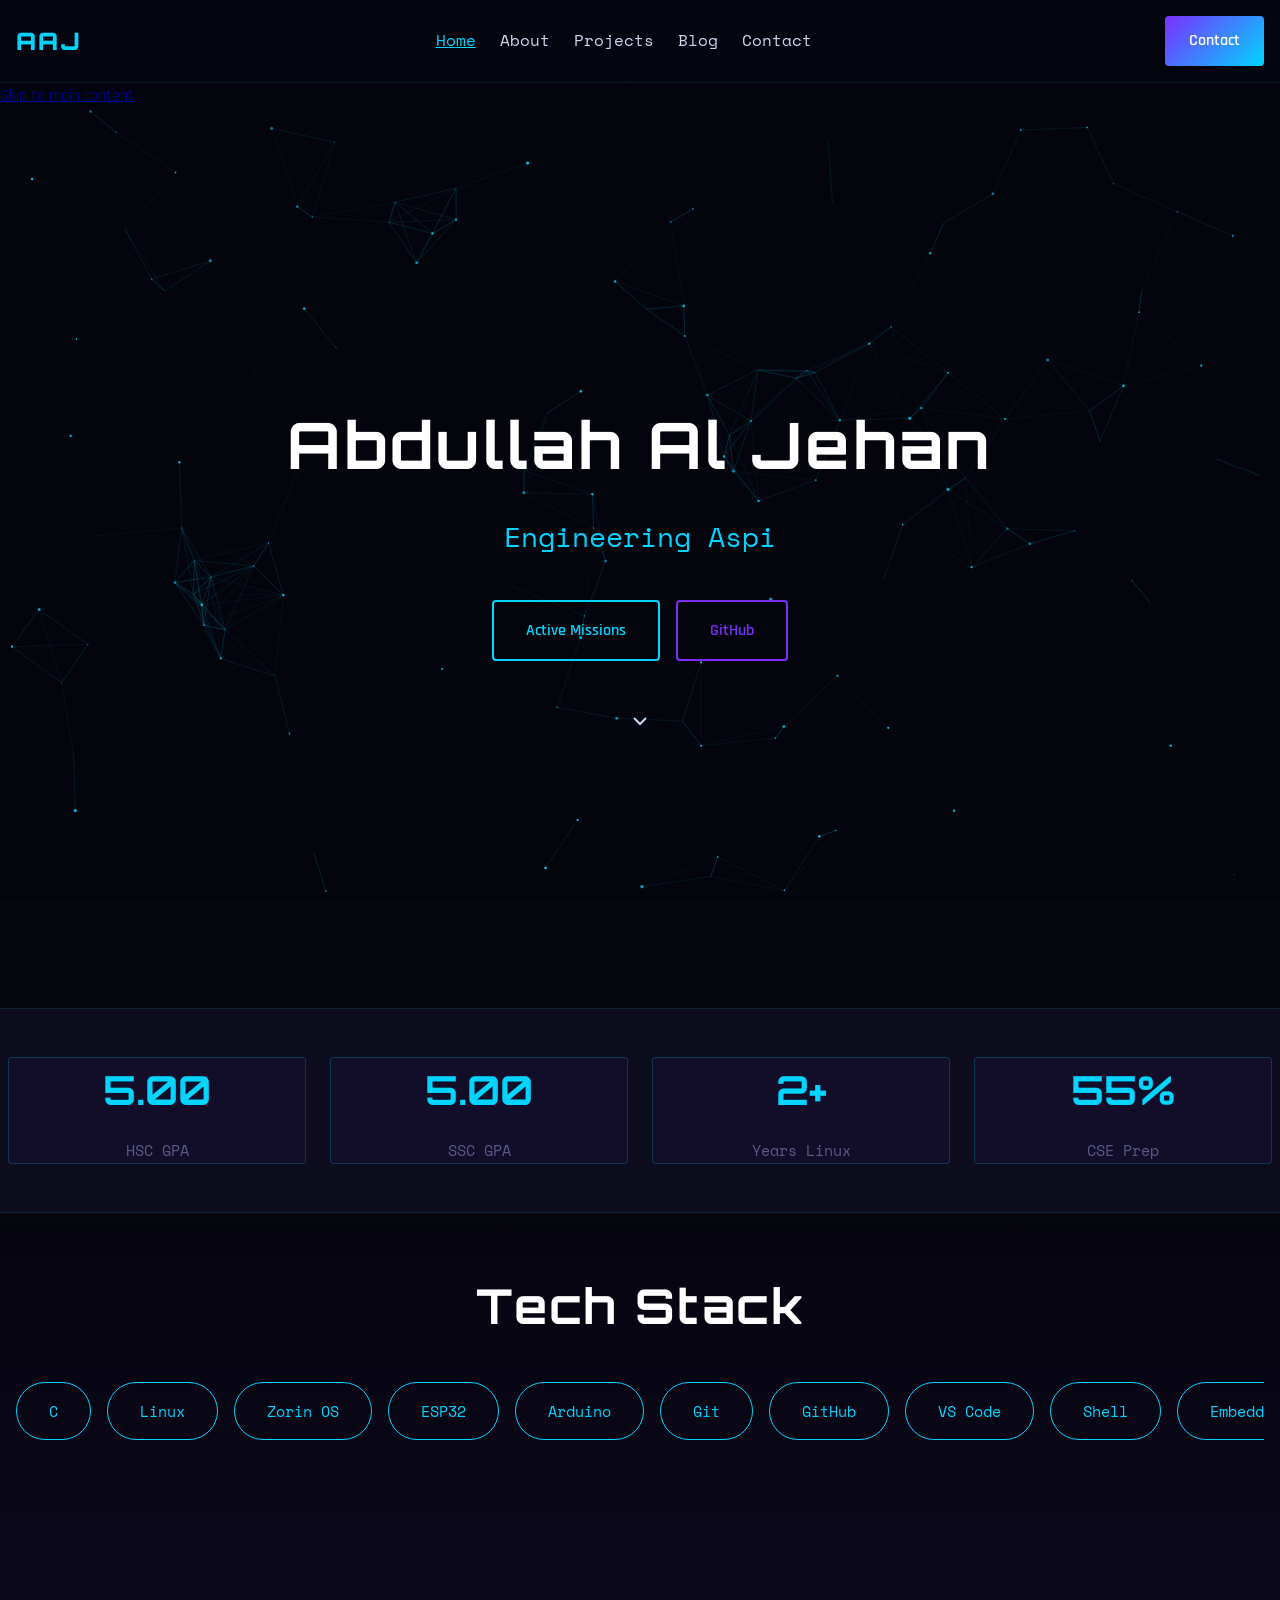
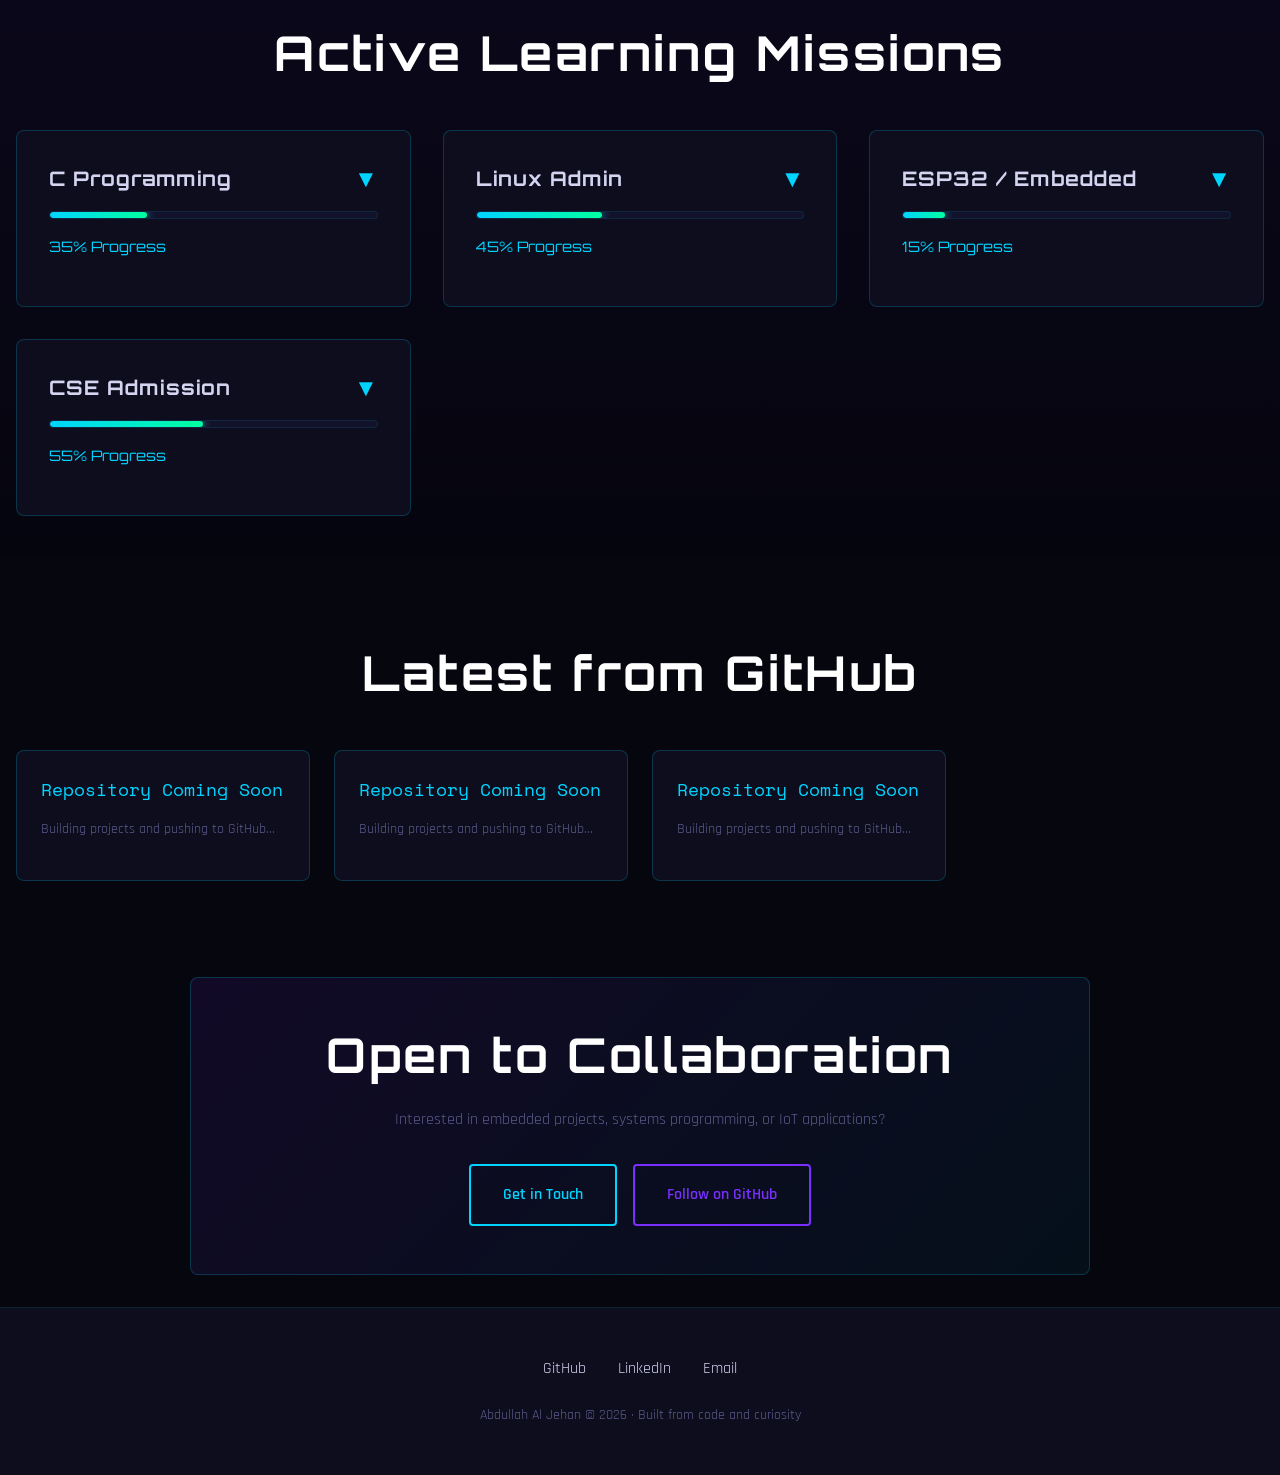
==== index.html @ 39139fb1 "Build Complete Cyberpunk Portfolio" ====
<!DOCTYPE html>
<html lang="en">
<head>
  <meta charset="UTF-8">
  <meta name="viewport" content="width=device-width, initial-scale=1.0">
  <meta name="description" content="Abdullah Al Jehan - Engineering Aspirant specializing in C, Linux, and ESP32. Building fundamentals from the ground up.">
  <meta name="author" content="Abdullah Al Jehan">

  <meta property="og:title" content="Abdullah Al Jehan - Engineering Aspirant">
  <meta property="og:description" content="Systems engineer learning C, Linux, and embedded systems. Founding Advisor at Kynatium Labs.">
  <meta property="og:image" content="https://abdullahaljehan-me.github.io/assets/og-image.jpg">
  <meta property="og:url" content="https://abdullahaljehan-me.github.io/">
  <meta name="twitter:card" content="summary_large_image">
  <meta name="twitter:title" content="Abdullah Al Jehan - Engineering Aspirant">
  <meta name="twitter:description" content="Systems engineer learning C, Linux, and embedded systems. Founding Advisor at Kynatium Labs.">

  <link rel="canonical" href="https://abdullahaljehan-me.github.io/">

  <script type="application/ld+json">
  {
    "@context": "https://schema.org",
    "@type": "Person",
    "name": "Abdullah Al Jehan",
    "url": "https://abdullahaljehan-me.github.io",
    "image": "https://abdullahaljehan-me.github.io/assets/profile.jpg",
    "description": "Engineering aspirant specializing in C, Linux, and embedded systems",
    "sameAs": [
      "https://github.com/abdullahaljehan-me",
      "https://www.linkedin.com/in/abdullahaljehan-me"
    ],
    "email": "abdullahaljehan659@gmail.com",
    "address": {
      "@type": "PostalAddress",
      "addressLocality": "Dhaka",
      "addressCountry": "BD"
    }
  }
  </script>

  <title>Abdullah Al Jehan - Engineering Aspirant</title>
  <link rel="stylesheet" href="style.css">
</head>
<body>
  <canvas id="particleCanvas"></canvas>

  <nav>
    <div class="nav-container">
      <a href="index.html" class="nav-logo">AAJ</a>
      <ul class="nav-menu">
        <li><a href="index.html">Home</a></li>
        <li><a href="about.html">About</a></li>
        <li><a href="projects.html">Projects</a></li>
        <li><a href="blog.html">Blog</a></li>
        <li><a href="contact.html">Contact</a></li>
      </ul>
      <a href="contact.html" class="nav-cta">Contact</a>
      <button class="hamburger">☰</button>
    </div>
    <div class="drawer">
      <ul class="drawer-menu">
        <li><a href="index.html">Home</a></li>
        <li><a href="about.html">About</a></li>
        <li><a href="projects.html">Projects</a></li>
        <li><a href="blog.html">Blog</a></li>
        <li><a href="contact.html">Contact</a></li>
      </ul>
    </div>
  </nav>

  <a href="#main" class="skip-to-main">Skip to main content</a>

  <main id="main">
    <section class="hero">
      <div class="hero-content">
        <h1 class="hero-title">
          <span class="glitch">Abdullah Al Jehan</span>
        </h1>
        <div class="hero-subtitle">
          <span class="typewriter-text"></span>
        </div>
        <div class="cta-group">
          <button class="btn btn-primary" onclick="document.querySelector('.missions-section').scrollIntoView({ behavior: 'smooth' })">Active Missions</button>
          <a href="https://github.com/abdullahaljehan-me" target="_blank" rel="noopener noreferrer" class="btn btn-secondary">GitHub</a>
        </div>
        <div class="scroll-indicator">
          <svg width="24" height="24" viewBox="0 0 24 24" fill="none" stroke="currentColor" stroke-width="2">
            <polyline points="6 9 12 15 18 9"></polyline>
          </svg>
        </div>
      </div>
    </section>

    <section class="stats">
      <div class="stats-grid">
        <div class="stat-card">
          <div class="stat-value">5.00</div>
          <div class="stat-label">HSC GPA</div>
        </div>
        <div class="stat-card">
          <div class="stat-value">5.00</div>
          <div class="stat-label">SSC GPA</div>
        </div>
        <div class="stat-card">
          <div class="stat-value">2+</div>
          <div class="stat-label">Years Linux</div>
        </div>
        <div class="stat-card">
          <div class="stat-value">55%</div>
          <div class="stat-label">CSE Prep</div>
        </div>
      </div>
    </section>

    <section class="skills-section">
      <div class="container">
        <h2 class="section-title">Tech Stack</h2>
        <div class="skills-scroll">
          <div class="skill-pill">C</div>
          <div class="skill-pill">Linux</div>
          <div class="skill-pill">Zorin OS</div>
          <div class="skill-pill">ESP32</div>
          <div class="skill-pill">Arduino</div>
          <div class="skill-pill">Git</div>
          <div class="skill-pill">GitHub</div>
          <div class="skill-pill">VS Code</div>
          <div class="skill-pill">Shell</div>
          <div class="skill-pill">Embedded Systems</div>
        </div>
      </div>
    </section>

    <section class="missions-section">
      <div class="container">
        <h2 class="section-title">Active Learning Missions</h2>
        <div class="missions-grid">
          <div class="mission-card">
            <div class="mission-title">
              <h4>C Programming</h4>
              <button class="mission-toggle">▼</button>
            </div>
            <div class="mission-progress-bar">
              <div class="mission-progress-fill" data-percentage="35"></div>
            </div>
            <div class="mission-percentage">35% Progress</div>
            <div class="mission-details">
              <p>Building foundations in C: syntax, pointers, memory management, and systems-level programming concepts.</p>
            </div>
          </div>

          <div class="mission-card">
            <div class="mission-title">
              <h4>Linux Admin</h4>
              <button class="mission-toggle">▼</button>
            </div>
            <div class="mission-progress-bar">
              <div class="mission-progress-fill" data-percentage="45"></div>
            </div>
            <div class="mission-percentage">45% Progress</div>
            <div class="mission-details">
              <p>Daily driver: Zorin OS, shell scripting, system administration, and deeper understanding of OS fundamentals.</p>
            </div>
          </div>

          <div class="mission-card">
            <div class="mission-title">
              <h4>ESP32 / Embedded</h4>
              <button class="mission-toggle">▼</button>
            </div>
            <div class="mission-progress-bar">
              <div class="mission-progress-fill" data-percentage="15"></div>
            </div>
            <div class="mission-percentage">15% Progress</div>
            <div class="mission-details">
              <p>Exploring microcontroller programming, IoT concepts, hardware-software integration, and real-world applications.</p>
            </div>
          </div>

          <div class="mission-card">
            <div class="mission-title">
              <h4>CSE Admission</h4>
              <button class="mission-toggle">▼</button>
            </div>
            <div class="mission-progress-bar">
              <div class="mission-progress-fill" data-percentage="55"></div>
            </div>
            <div class="mission-percentage">55% Progress</div>
            <div class="mission-details">
              <p>Engineering preparation: HSC complete with perfect GPA, building practical skills to excel in computer science.</p>
            </div>
          </div>
        </div>
      </div>
    </section>

    <section class="github-section">
      <div class="container">
        <h2 class="section-title">Latest from GitHub</h2>
        <div class="repo-grid">
          <div class="repo-card">
            <div style="color: var(--muted);">Loading repositories...</div>
          </div>
        </div>
      </div>
    </section>

    <section class="cta-strip">
      <h2>Open to Collaboration</h2>
      <p style="color: var(--muted); margin-bottom: 2rem;">Interested in embedded projects, systems programming, or IoT applications?</p>
      <div class="cta-buttons">
        <a href="contact.html" class="btn btn-primary">Get in Touch</a>
        <a href="https://github.com/abdullahaljehan-me" target="_blank" rel="noopener noreferrer" class="btn btn-secondary">Follow on GitHub</a>
      </div>
    </section>
  </main>

  <footer>
    <div class="footer-content">
      <div class="footer-links">
        <a href="https://github.com/abdullahaljehan-me" target="_blank" rel="noopener noreferrer">GitHub</a>
        <a href="https://www.linkedin.com/in/abdullahaljehan-me" target="_blank" rel="noopener noreferrer">LinkedIn</a>
        <a href="mailto:abdullahaljehan659@gmail.com">Email</a>
      </div>
      <p class="footer-copyright">Abdullah Al Jehan © 2026 · Built from code and curiosity</p>
    </div>
  </footer>

  <button class="scroll-to-top" aria-label="Scroll to top">↑</button>

  <script src="main.js" defer></script>
</body>
</html>
---- style.css ----
@import url('https://fonts.googleapis.com/css2?family=Orbitron:wght@400;700;900&family=Space+Mono:wght@400;700&family=Rajdhani:wght@300;400;500;600;700&display=swap');

:root {
  --bg: #06060f;
  --bg2: #0d0d1e;
  --bg3: #12122a;
  --purple: #7b2fff;
  --cyan: #00d4ff;
  --pink: #ff2d78;
  --green: #00ff9f;
  --text: #d4d4f0;
  --muted: #5a5a8a;
  --bright: #ffffff;

  --spacing-unit: 8px;
  --transition: 0.3s ease;
}

* {
  margin: 0;
  padding: 0;
  box-sizing: border-box;
}

html {
  scroll-behavior: smooth;
}

body {
  font-family: 'Rajdhani', sans-serif;
  background-color: var(--bg);
  color: var(--text);
  line-height: 1.6;
  overflow-x: hidden;
}

body.drawer-open {
  overflow: hidden;
}

/* Typography */
h1, h2, h3, h4 {
  font-family: 'Orbitron', sans-serif;
  font-weight: 700;
  letter-spacing: 0.05em;
}

h1 {
  font-size: clamp(2.5rem, 8vw, 4rem);
  line-height: 1.2;
  color: var(--bright);
}

h2 {
  font-size: clamp(2rem, 5vw, 3rem);
  line-height: 1.2;
  color: var(--bright);
}

h3 {
  font-size: clamp(1.25rem, 3vw, 1.75rem);
  color: var(--bright);
}

h4 {
  font-size: clamp(1rem, 2.5vw, 1.25rem);
  color: var(--text);
}

p {
  font-size: clamp(0.95rem, 2vw, 1rem);
  line-height: 1.5;
  color: var(--text);
}

.text-muted {
  color: var(--muted);
}

.text-cyan {
  color: var(--cyan);
}

.text-green {
  color: var(--green);
}

.text-pink {
  color: var(--pink);
}

/* Navigation */
nav {
  position: sticky;
  top: 0;
  z-index: 100;
  background: rgba(6, 6, 15, 0.8);
  backdrop-filter: blur(10px);
  border-bottom: 1px solid rgba(0, 212, 255, 0.1);
  padding: calc(var(--spacing-unit) * 2) var(--spacing-unit);
}

.nav-container {
  max-width: 1400px;
  margin: 0 auto;
  display: flex;
  justify-content: space-between;
  align-items: center;
  padding: 0 var(--spacing-unit);
}

.nav-logo {
  font-family: 'Orbitron', sans-serif;
  font-size: clamp(1.25rem, 3vw, 1.5rem);
  font-weight: 900;
  color: var(--cyan);
  text-decoration: none;
  letter-spacing: 0.1em;
  transition: all var(--transition);
}

.nav-logo:hover {
  color: var(--purple);
  text-shadow: 0 0 10px var(--purple);
}

.nav-menu {
  display: flex;
  gap: calc(var(--spacing-unit) * 3);
  list-style: none;
  align-items: center;
}

.nav-menu a {
  color: var(--text);
  text-decoration: none;
  font-size: clamp(0.9rem, 1.5vw, 1rem);
  font-family: 'Space Mono', monospace;
  transition: all var(--transition);
  position: relative;
}

.nav-menu a:hover {
  color: var(--cyan);
}

.nav-menu a.active {
  color: var(--cyan);
  text-decoration: underline;
}

.nav-cta {
  background: linear-gradient(135deg, var(--purple), var(--cyan));
  color: var(--bright);
  padding: calc(var(--spacing-unit) * 1.5) calc(var(--spacing-unit) * 3);
  border: none;
  border-radius: 4px;
  font-family: 'Rajdhani', sans-serif;
  cursor: pointer;
  transition: all var(--transition);
  text-decoration: none;
  font-weight: 600;
}

.nav-cta:hover {
  box-shadow: 0 0 20px var(--cyan);
  transform: translateY(-2px);
}

.hamburger {
  display: none;
  background: none;
  border: none;
  cursor: pointer;
  color: var(--cyan);
  font-size: 1.5rem;
  padding: calc(var(--spacing-unit) * 2);
  margin: calc(var(--spacing-unit) * -2);
}

.drawer {
  display: none;
  position: fixed;
  top: 0;
  right: 0;
  width: 100%;
  height: 100vh;
  background: rgba(6, 6, 15, 0.95);
  backdrop-filter: blur(10px);
  z-index: 99;
  flex-direction: column;
  padding-top: calc(var(--spacing-unit) * 8);
}

.drawer.open {
  display: flex;
}

.drawer-menu {
  list-style: none;
  display: flex;
  flex-direction: column;
  gap: calc(var(--spacing-unit) * 4);
  padding: 0 var(--spacing-unit) * 4;
}

.drawer-menu a {
  color: var(--text);
  text-decoration: none;
  font-size: 1.25rem;
  font-family: 'Space Mono', monospace;
  transition: all var(--transition);
}

.drawer-menu a:hover,
.drawer-menu a.active {
  color: var(--cyan);
}

/* Main container */
.container {
  max-width: 1400px;
  margin: 0 auto;
  padding: 0 var(--spacing-unit);
}

/* Sections */
section {
  scroll-margin-top: 60px;
}

/* Canvas */
#particleCanvas {
  position: fixed;
  top: 0;
  left: 0;
  width: 100%;
  height: 100%;
  z-index: 0;
  pointer-events: none;
}

.hero {
  position: relative;
  z-index: 1;
  min-height: 100vh;
  display: flex;
  align-items: center;
  justify-content: center;
  text-align: center;
  padding: var(--spacing-unit) * 2;
}

.hero-content {
  max-width: 800px;
}

.hero-title {
  position: relative;
  margin-bottom: calc(var(--spacing-unit) * 3);
}

.hero-name {
  display: inline-block;
  font-size: clamp(2.5rem, 10vw, 5rem);
}

.glitch {
  position: relative;
  display: inline-block;
}

@keyframes glitch {
  0% {
    text-shadow: -2px 0 var(--cyan), 2px 0 var(--pink);
  }
  25% {
    text-shadow: -2px 0 var(--purple), 2px 0 var(--cyan);
  }
  50% {
    text-shadow: 2px 0 var(--pink), -2px 0 var(--purple);
  }
  75% {
    text-shadow: -2px 0 var(--cyan), 2px 0 var(--purple);
  }
  100% {
    text-shadow: -2px 0 var(--cyan), 2px 0 var(--pink);
  }
}

.glitch.active {
  animation: glitch 0.3s infinite;
}

.hero-subtitle {
  font-size: clamp(1.25rem, 3vw, 1.75rem);
  color: var(--cyan);
  margin-bottom: calc(var(--spacing-unit) * 4);
  min-height: 60px;
  display: flex;
  align-items: center;
  justify-content: center;
}

.typewriter-text {
  font-family: 'Space Mono', monospace;
}

.cta-group {
  display: flex;
  gap: calc(var(--spacing-unit) * 2);
  justify-content: center;
  margin-bottom: calc(var(--spacing-unit) * 6);
  flex-wrap: wrap;
}

.btn {
  padding: calc(var(--spacing-unit) * 2) calc(var(--spacing-unit) * 4);
  border: 2px solid;
  background: transparent;
  color: var(--bright);
  cursor: pointer;
  font-family: 'Rajdhani', sans-serif;
  font-size: clamp(0.95rem, 1.5vw, 1rem);
  font-weight: 600;
  transition: all var(--transition);
  text-decoration: none;
  display: inline-block;
  border-radius: 4px;
}

.btn-primary {
  border-color: var(--cyan);
  color: var(--cyan);
}

.btn-primary:hover {
  background: var(--cyan);
  color: var(--bg);
  box-shadow: 0 0 20px var(--cyan);
}

.btn-secondary {
  border-color: var(--purple);
  color: var(--purple);
}

.btn-secondary:hover {
  background: var(--purple);
  color: var(--bright);
  box-shadow: 0 0 20px var(--purple);
}

.scroll-indicator {
  position: absolute;
  bottom: var(--spacing-unit) * 4;
  left: 50%;
  transform: translateX(-50%);
  animation: bounce 2s infinite;
}

@keyframes bounce {
  0%, 100% {
    transform: translateX(-50%) translateY(0);
  }
  50% {
    transform: translateX(-50%) translateY(10px);
  }
}

/* Stats section */
.stats {
  background: var(--bg2);
  padding: calc(var(--spacing-unit) * 6) var(--spacing-unit);
  position: relative;
  z-index: 1;
  border-top: 1px solid rgba(0, 212, 255, 0.1);
  border-bottom: 1px solid rgba(0, 212, 255, 0.1);
}

.stats-grid {
  display: grid;
  grid-template-columns: repeat(auto-fit, minmax(200px, 1fr));
  gap: calc(var(--spacing-unit) * 3);
  max-width: 1400px;
  margin: 0 auto;
}

.stat-card {
  text-align: center;
  padding: calc(var(--spacing-unit) * 4) var(--spacing-unit) * 2;
  border: 1px solid rgba(0, 212, 255, 0.2);
  border-radius: 4px;
  background: rgba(123, 47, 255, 0.05);
  transition: all var(--transition);
}

.stat-card:hover {
  border-color: var(--purple);
  background: rgba(123, 47, 255, 0.1);
  box-shadow: 0 0 15px rgba(123, 47, 255, 0.2);
}

.stat-value {
  font-size: clamp(1.75rem, 5vw, 2.5rem);
  font-family: 'Orbitron', sans-serif;
  color: var(--cyan);
  margin-bottom: calc(var(--spacing-unit) * 2);
  font-weight: 700;
}

.stat-label {
  font-size: clamp(0.85rem, 1.5vw, 0.95rem);
  color: var(--muted);
  font-family: 'Space Mono', monospace;
}

/* Skills section */
.skills-section {
  position: relative;
  z-index: 1;
  padding: calc(var(--spacing-unit) * 8) var(--spacing-unit);
  background: linear-gradient(180deg, transparent, rgba(123, 47, 255, 0.05));
}

.section-title {
  text-align: center;
  margin-bottom: calc(var(--spacing-unit) * 6);
}

.skills-scroll {
  display: flex;
  gap: calc(var(--spacing-unit) * 2);
  overflow-x: auto;
  padding-bottom: calc(var(--spacing-unit) * 3);
  margin-bottom: calc(var(--spacing-unit) * 4);
}

.skills-scroll::-webkit-scrollbar {
  height: 6px;
}

.skills-scroll::-webkit-scrollbar-track {
  background: var(--bg2);
}

.skills-scroll::-webkit-scrollbar-thumb {
  background: var(--purple);
  border-radius: 3px;
}

.skill-pill {
  padding: calc(var(--spacing-unit) * 2) calc(var(--spacing-unit) * 4);
  border: 1px solid var(--cyan);
  border-radius: 50px;
  background: transparent;
  color: var(--cyan);
  white-space: nowrap;
  transition: all var(--transition);
  cursor: pointer;
  font-family: 'Space Mono', monospace;
  font-size: clamp(0.85rem, 1.5vw, 0.95rem);
}

.skill-pill:hover {
  background: var(--cyan);
  color: var(--bg);
  box-shadow: 0 0 15px var(--cyan);
}

/* Missions section */
.missions-section {
  position: relative;
  z-index: 1;
  padding: calc(var(--spacing-unit) * 8) var(--spacing-unit);
  background: linear-gradient(180deg, rgba(123, 47, 255, 0.05), transparent);
}

.missions-grid {
  display: grid;
  grid-template-columns: repeat(auto-fit, minmax(300px, 1fr));
  gap: calc(var(--spacing-unit) * 4);
  max-width: 1400px;
  margin: 0 auto;
}

.mission-card {
  background: var(--bg2);
  border: 1px solid rgba(0, 212, 255, 0.2);
  border-radius: 8px;
  padding: calc(var(--spacing-unit) * 4);
  cursor: pointer;
  transition: all var(--transition);
}

.mission-card:hover {
  border-color: var(--purple);
  background: linear-gradient(135deg, rgba(123, 47, 255, 0.1), rgba(0, 212, 255, 0.05));
  box-shadow: 0 0 20px rgba(123, 47, 255, 0.2);
}

.mission-card.expanded {
  background: linear-gradient(135deg, rgba(123, 47, 255, 0.15), rgba(0, 212, 255, 0.1));
}

.mission-title {
  display: flex;
  justify-content: space-between;
  align-items: center;
  margin-bottom: calc(var(--spacing-unit) * 2);
}

.mission-title h4 {
  margin: 0;
}

.mission-toggle {
  background: none;
  border: none;
  color: var(--cyan);
  cursor: pointer;
  font-size: 1.5rem;
  transition: transform var(--transition);
}

.mission-card.expanded .mission-toggle {
  transform: rotate(180deg);
}

.mission-progress-bar {
  width: 100%;
  height: 8px;
  background: var(--bg3);
  border-radius: 4px;
  overflow: hidden;
  margin-bottom: calc(var(--spacing-unit) * 2);
  border: 1px solid rgba(0, 212, 255, 0.1);
}

.mission-progress-fill {
  height: 100%;
  background: linear-gradient(90deg, var(--cyan), var(--green));
  border-radius: 4px;
  transition: width 0.6s ease-out;
  box-shadow: 0 0 10px var(--cyan);
}

.mission-percentage {
  font-family: 'Orbitron', sans-serif;
  color: var(--cyan);
  font-size: 0.9rem;
  margin-bottom: calc(var(--spacing-unit) * 2);
}

.mission-details {
  display: none;
  margin-top: calc(var(--spacing-unit) * 2);
  padding-top: calc(var(--spacing-unit) * 2);
  border-top: 1px solid rgba(0, 212, 255, 0.1);
}

.mission-card.expanded .mission-details {
  display: block;
}

.mission-details p {
  font-size: 0.95rem;
  color: var(--muted);
  line-height: 1.6;
}

/* GitHub section */
.github-section {
  position: relative;
  z-index: 1;
  padding: calc(var(--spacing-unit) * 8) var(--spacing-unit);
}

.repo-grid {
  display: grid;
  grid-template-columns: repeat(auto-fill, minmax(280px, 1fr));
  gap: calc(var(--spacing-unit) * 3);
  max-width: 1400px;
  margin: 0 auto;
}

.repo-card {
  background: var(--bg2);
  border: 1px solid rgba(0, 212, 255, 0.2);
  border-radius: 8px;
  padding: calc(var(--spacing-unit) * 3);
  display: flex;
  flex-direction: column;
  transition: all var(--transition);
}

.repo-card:hover {
  border-color: var(--cyan);
  box-shadow: 0 0 20px rgba(0, 212, 255, 0.2);
  transform: translateY(-4px);
}

.repo-name {
  color: var(--cyan);
  text-decoration: none;
  font-family: 'Space Mono', monospace;
  font-size: 1.1rem;
  margin-bottom: calc(var(--spacing-unit) * 2);
  transition: all var(--transition);
}

.repo-name:hover {
  color: var(--green);
  text-shadow: 0 0 10px var(--green);
}

.repo-description {
  color: var(--muted);
  font-size: 0.9rem;
  margin-bottom: calc(var(--spacing-unit) * 2);
  flex-grow: 1;
  line-height: 1.5;
}

.repo-meta {
  display: flex;
  gap: calc(var(--spacing-unit) * 2);
  margin-bottom: calc(var(--spacing-unit) * 2);
  flex-wrap: wrap;
  font-size: 0.85rem;
}

.repo-language {
  display: flex;
  align-items: center;
  gap: calc(var(--spacing-unit));
  color: var(--text);
}

.language-dot {
  width: 8px;
  height: 8px;
  border-radius: 50%;
  display: inline-block;
}

.repo-stats {
  display: flex;
  gap: calc(var(--spacing-unit) * 3);
  font-size: 0.85rem;
  color: var(--muted);
}

.repo-link {
  color: var(--cyan);
  text-decoration: none;
  font-family: 'Space Mono', monospace;
  transition: all var(--transition);
  margin-top: auto;
}

.repo-link:hover {
  color: var(--green);
}

/* CTA Strip */
.cta-strip {
  position: relative;
  z-index: 1;
  padding: calc(var(--spacing-unit) * 6) var(--spacing-unit);
  background: linear-gradient(135deg, rgba(123, 47, 255, 0.1), rgba(0, 212, 255, 0.05));
  border: 1px solid rgba(0, 212, 255, 0.2);
  border-radius: 8px;
  text-align: center;
  margin: calc(var(--spacing-unit) * 4) auto;
  max-width: 900px;
}

.cta-strip h2 {
  margin-bottom: calc(var(--spacing-unit) * 3);
}

.cta-buttons {
  display: flex;
  gap: calc(var(--spacing-unit) * 2);
  justify-content: center;
  flex-wrap: wrap;
}

/* Footer */
footer {
  position: relative;
  z-index: 1;
  background: var(--bg2);
  border-top: 1px solid rgba(0, 212, 255, 0.1);
  padding: calc(var(--spacing-unit) * 6) var(--spacing-unit);
  color: var(--muted);
}

.footer-content {
  max-width: 1400px;
  margin: 0 auto;
  text-align: center;
}

.footer-links {
  display: flex;
  justify-content: center;
  gap: calc(var(--spacing-unit) * 4);
  margin-bottom: calc(var(--spacing-unit) * 3);
  flex-wrap: wrap;
}

.footer-links a {
  color: var(--text);
  text-decoration: none;
  transition: all var(--transition);
}

.footer-links a:hover {
  color: var(--cyan);
}

.footer-copyright {
  font-size: 0.9rem;
  color: var(--muted);
}

/* Scroll to top */
.scroll-to-top {
  position: fixed;
  bottom: calc(var(--spacing-unit) * 3);
  right: calc(var(--spacing-unit) * 3);
  width: 50px;
  height: 50px;
  border-radius: 50%;
  background: linear-gradient(135deg, var(--purple), var(--cyan));
  color: var(--bright);
  border: none;
  cursor: pointer;
  display: none;
  align-items: center;
  justify-content: center;
  z-index: 99;
  transition: all var(--transition);
  font-size: 1.5rem;
}

.scroll-to-top.visible {
  display: flex;
}

.scroll-to-top:hover {
  box-shadow: 0 0 20px var(--cyan);
  transform: translateY(-4px);
}

/* About page */
.page-hero {
  position: relative;
  z-index: 1;
  padding: calc(var(--spacing-unit) * 12) var(--spacing-unit) calc(var(--spacing-unit) * 8);
  text-align: center;
  background: linear-gradient(180deg, rgba(123, 47, 255, 0.1), transparent);
  border-bottom: 1px solid rgba(0, 212, 255, 0.1);
}

.page-hero h1 {
  margin-bottom: calc(var(--spacing-unit) * 2);
}

.page-hero p {
  color: var(--muted);
  max-width: 600px;
  margin: 0 auto;
}

.bio-section {
  position: relative;
  z-index: 1;
  padding: calc(var(--spacing-unit) * 8) var(--spacing-unit);
  max-width: 1400px;
  margin: 0 auto;
}

.bio-content {
  display: grid;
  grid-template-columns: 1fr 1fr;
  gap: calc(var(--spacing-unit) * 6);
  align-items: center;
}

.bio-text h3 {
  margin-bottom: calc(var(--spacing-unit) * 3);
}

.bio-text p {
  margin-bottom: calc(var(--spacing-unit) * 3);
}

.bio-image img {
  width: 100%;
  max-width: 400px;
  border-radius: 8px;
  border: 1px solid rgba(0, 212, 255, 0.2);
}

.timeline {
  position: relative;
  z-index: 1;
  padding: calc(var(--spacing-unit) * 8) var(--spacing-unit);
  max-width: 1000px;
  margin: 0 auto;
}

.timeline-item {
  display: grid;
  grid-template-columns: 120px 1fr;
  gap: calc(var(--spacing-unit) * 3);
  margin-bottom: calc(var(--spacing-unit) * 5);
  padding-bottom: calc(var(--spacing-unit) * 5);
  border-bottom: 1px solid rgba(0, 212, 255, 0.1);
}

.timeline-item:last-child {
  border-bottom: none;
}

.timeline-date {
  font-family: 'Space Mono', monospace;
  color: var(--cyan);
  font-weight: 600;
  font-size: 0.95rem;
}

.timeline-content h4 {
  margin-bottom: calc(var(--spacing-unit));
}

.timeline-content p {
  color: var(--muted);
}

/* Skills grouped section */
.skills-grid {
  display: grid;
  grid-template-columns: repeat(auto-fit, minmax(250px, 1fr));
  gap: calc(var(--spacing-unit) * 4);
  max-width: 1400px;
  margin: 0 auto;
}

.skill-group {
  background: var(--bg2);
  padding: calc(var(--spacing-unit) * 3);
  border: 1px solid rgba(0, 212, 255, 0.2);
  border-radius: 8px;
}

.skill-group h4 {
  color: var(--cyan);
  margin-bottom: calc(var(--spacing-unit) * 2);
  font-family: 'Space Mono', monospace;
}

.skill-list {
  list-style: none;
}

.skill-list li {
  padding: calc(var(--spacing-unit)) 0;
  color: var(--text);
  border-bottom: 1px solid rgba(0, 212, 255, 0.1);
  font-size: 0.95rem;
}

.skill-list li:last-child {
  border-bottom: none;
}

/* Education and awards */
.education-section,
.awards-section {
  position: relative;
  z-index: 1;
  padding: calc(var(--spacing-unit) * 8) var(--spacing-unit);
  max-width: 1400px;
  margin: 0 auto;
}

.education-cards {
  display: grid;
  grid-template-columns: repeat(auto-fit, minmax(300px, 1fr));
  gap: calc(var(--spacing-unit) * 4);
}

.education-card,
.award-card {
  background: linear-gradient(135deg, rgba(123, 47, 255, 0.1), rgba(0, 212, 255, 0.05));
  border: 1px solid rgba(0, 212, 255, 0.2);
  border-radius: 8px;
  padding: calc(var(--spacing-unit) * 4);
  transition: all var(--transition);
}

.education-card:hover,
.award-card:hover {
  border-color: var(--cyan);
  box-shadow: 0 0 20px rgba(0, 212, 255, 0.2);
}

.education-card h4,
.award-card h4 {
  color: var(--cyan);
  margin-bottom: calc(var(--spacing-unit) * 2);
}

.education-card p,
.award-card p {
  font-size: 0.95rem;
  color: var(--text);
  margin-bottom: calc(var(--spacing-unit));
}

.education-gpa,
.award-date {
  color: var(--green);
  font-family: 'Orbitron', sans-serif;
  font-weight: 600;
  margin-top: calc(var(--spacing-unit) * 2);
}

/* Blog page */
.blog-posts {
  position: relative;
  z-index: 1;
  padding: calc(var(--spacing-unit) * 8) var(--spacing-unit);
  max-width: 1200px;
  margin: 0 auto;
}

.blog-grid {
  display: grid;
  grid-template-columns: repeat(auto-fill, minmax(300px, 1fr));
  gap: calc(var(--spacing-unit) * 4);
  margin-bottom: calc(var(--spacing-unit) * 8);
}

.blog-card {
  background: var(--bg2);
  border: 1px solid rgba(0, 212, 255, 0.2);
  border-radius: 8px;
  padding: calc(var(--spacing-unit) * 4);
  display: flex;
  flex-direction: column;
  transition: all var(--transition);
}

.blog-card:hover {
  border-color: var(--purple);
  box-shadow: 0 0 20px rgba(123, 47, 255, 0.2);
}

.blog-tag {
  display: inline-block;
  background: rgba(123, 47, 255, 0.2);
  color: var(--purple);
  padding: calc(var(--spacing-unit)) calc(var(--spacing-unit) * 2);
  border-radius: 20px;
  font-family: 'Space Mono', monospace;
  font-size: 0.75rem;
  margin-bottom: calc(var(--spacing-unit) * 2);
  width: fit-content;
}

.blog-date {
  color: var(--muted);
  font-family: 'Space Mono', monospace;
  font-size: 0.85rem;
  margin-bottom: calc(var(--spacing-unit));
}

.blog-card h3 {
  margin-bottom: calc(var(--spacing-unit) * 2);
  color: var(--bright);
}

.blog-excerpt {
  flex-grow: 1;
  color: var(--muted);
  margin-bottom: calc(var(--spacing-unit) * 3);
  line-height: 1.6;
}

.blog-status {
  background: rgba(255, 45, 120, 0.1);
  color: var(--pink);
  padding: calc(var(--spacing-unit) * 2);
  border-radius: 4px;
  text-align: center;
  font-family: 'Space Mono', monospace;
  font-size: 0.85rem;
  font-weight: 600;
}

.blog-filters {
  display: flex;
  gap: calc(var(--spacing-unit) * 2);
  margin-bottom: calc(var(--spacing-unit) * 6);
  flex-wrap: wrap;
  justify-content: center;
}

.filter-btn {
  padding: calc(var(--spacing-unit) * 1.5) calc(var(--spacing-unit) * 3);
  border: 1px solid rgba(0, 212, 255, 0.3);
  background: transparent;
  color: var(--text);
  cursor: pointer;
  border-radius: 4px;
  font-family: 'Space Mono', monospace;
  font-size: 0.9rem;
  transition: all var(--transition);
}

.filter-btn.active {
  border-color: var(--cyan);
  background: var(--cyan);
  color: var(--bg);
}

.filter-btn:hover {
  border-color: var(--cyan);
  color: var(--cyan);
}

.newsletter-section {
  position: relative;
  z-index: 1;
  background: linear-gradient(135deg, rgba(123, 47, 255, 0.1), rgba(0, 212, 255, 0.05));
  border: 1px solid rgba(0, 212, 255, 0.2);
  border-radius: 8px;
  padding: calc(var(--spacing-unit) * 6);
  text-align: center;
  max-width: 600px;
  margin: 0 auto;
}

.newsletter-section h3 {
  margin-bottom: calc(var(--spacing-unit) * 2);
}

.newsletter-form {
  display: flex;
  gap: calc(var(--spacing-unit) * 2);
  margin-top: calc(var(--spacing-unit) * 3);
}

.newsletter-input {
  flex: 1;
  padding: calc(var(--spacing-unit) * 2);
  background: var(--bg2);
  border: 1px solid rgba(0, 212, 255, 0.2);
  border-radius: 4px;
  color: var(--text);
  font-family: 'Rajdhani', sans-serif;
  transition: all var(--transition);
}

.newsletter-input:focus {
  outline: none;
  border-color: var(--cyan);
  box-shadow: 0 0 10px rgba(0, 212, 255, 0.2);
}

.newsletter-btn {
  padding: calc(var(--spacing-unit) * 2) calc(var(--spacing-unit) * 4);
  background: linear-gradient(135deg, var(--purple), var(--cyan));
  border: none;
  color: var(--bright);
  cursor: pointer;
  border-radius: 4px;
  font-family: 'Rajdhani', sans-serif;
  font-weight: 600;
  transition: all var(--transition);
}

.newsletter-btn:hover {
  box-shadow: 0 0 20px var(--cyan);
}

/* Contact page */
.contact-section {
  position: relative;
  z-index: 1;
  padding: calc(var(--spacing-unit) * 8) var(--spacing-unit);
  max-width: 1200px;
  margin: 0 auto;
}

.contact-form {
  background: var(--bg2);
  border: 1px solid rgba(0, 212, 255, 0.2);
  border-radius: 8px;
  padding: calc(var(--spacing-unit) * 6);
  margin-bottom: calc(var(--spacing-unit) * 6);
  max-width: 600px;
}

.form-group {
  margin-bottom: calc(var(--spacing-unit) * 4);
}

.form-group label {
  display: block;
  color: var(--cyan);
  margin-bottom: calc(var(--spacing-unit) * 1.5);
  font-family: 'Space Mono', monospace;
  font-size: 0.9rem;
  font-weight: 600;
}

.form-group input,
.form-group select,
.form-group textarea {
  width: 100%;
  padding: calc(var(--spacing-unit) * 2);
  background: var(--bg3);
  border: 1px solid rgba(0, 212, 255, 0.2);
  border-radius: 4px;
  color: var(--text);
  font-family: 'Rajdhani', sans-serif;
  font-size: 0.95rem;
  transition: all var(--transition);
}

.form-group input:focus,
.form-group select:focus,
.form-group textarea:focus {
  outline: none;
  border-color: var(--cyan);
  box-shadow: 0 0 10px rgba(0, 212, 255, 0.2);
}

.form-group textarea {
  resize: vertical;
  min-height: 150px;
}

.form-error {
  color: var(--pink);
  font-size: 0.85rem;
  margin-top: calc(var(--spacing-unit));
  display: none;
}

.form-group.error input,
.form-group.error select,
.form-group.error textarea {
  border-color: var(--pink);
}

.form-group.error .form-error {
  display: block;
}

.form-submit {
  padding: calc(var(--spacing-unit) * 2) calc(var(--spacing-unit) * 4);
  background: linear-gradient(135deg, var(--purple), var(--cyan));
  border: none;
  color: var(--bright);
  cursor: pointer;
  border-radius: 4px;
  font-family: 'Rajdhani', sans-serif;
  font-weight: 600;
  font-size: 1rem;
  transition: all var(--transition);
  width: 100%;
}

.form-submit:hover {
  box-shadow: 0 0 20px var(--cyan);
}

.form-submit:disabled {
  opacity: 0.7;
  cursor: not-allowed;
}

.form-message {
  padding: calc(var(--spacing-unit) * 3);
  border-radius: 4px;
  margin-bottom: calc(var(--spacing-unit) * 3);
  display: none;
  font-family: 'Space Mono', monospace;
}

.form-message.success {
  background: rgba(0, 255, 159, 0.1);
  border: 1px solid var(--green);
  color: var(--green);
  display: block;
}

.form-message.error {
  background: rgba(255, 45, 120, 0.1);
  border: 1px solid var(--pink);
  color: var(--pink);
  display: block;
}

.contact-cards {
  display: grid;
  grid-template-columns: repeat(auto-fit, minmax(250px, 1fr));
  gap: calc(var(--spacing-unit) * 4);
  max-width: 1200px;
  margin: 0 auto;
}

.contact-card {
  background: linear-gradient(135deg, rgba(123, 47, 255, 0.1), rgba(0, 212, 255, 0.05));
  border: 1px solid rgba(0, 212, 255, 0.2);
  border-radius: 8px;
  padding: calc(var(--spacing-unit) * 4);
  text-align: center;
  transition: all var(--transition);
}

.contact-card:hover {
  border-color: var(--cyan);
  box-shadow: 0 0 20px rgba(0, 212, 255, 0.2);
}

.contact-card h4 {
  margin-bottom: calc(var(--spacing-unit) * 2);
  color: var(--cyan);
}

.contact-card a {
  color: var(--text);
  text-decoration: none;
  transition: all var(--transition);
  word-break: break-all;
}

.contact-card a:hover {
  color: var(--cyan);
}

.availability-banner {
  position: relative;
  z-index: 1;
  background: linear-gradient(135deg, rgba(0, 255, 159, 0.1), rgba(0, 212, 255, 0.05));
  border: 1px solid var(--green);
  border-radius: 8px;
  padding: calc(var(--spacing-unit) * 4);
  text-align: center;
  max-width: 800px;
  margin: calc(var(--spacing-unit) * 6) auto 0;
}

.availability-banner h3 {
  color: var(--green);
  margin-bottom: calc(var(--spacing-unit) * 2);
}

.availability-banner p {
  color: var(--muted);
}

/* 404 Page */
.error-404 {
  position: relative;
  z-index: 1;
  min-height: 80vh;
  display: flex;
  align-items: center;
  justify-content: center;
  text-align: center;
}

.error-content {
  max-width: 800px;
}

.error-code {
  font-size: clamp(4rem, 20vw, 10rem);
  font-family: 'Orbitron', sans-serif;
  color: var(--pink);
  margin-bottom: calc(var(--spacing-unit) * 3);
  animation: glitch 2s infinite;
}

.error-message {
  font-size: clamp(1.25rem, 4vw, 1.75rem);
  color: var(--cyan);
  margin-bottom: calc(var(--spacing-unit) * 4);
  font-family: 'Space Mono', monospace;
}

.error-text {
  color: var(--muted);
  margin-bottom: calc(var(--spacing-unit) * 4);
  font-size: 1rem;
}

/* Projects page */
.projects-filters {
  display: flex;
  gap: calc(var(--spacing-unit) * 2);
  justify-content: center;
  margin-bottom: calc(var(--spacing-unit) * 6);
  flex-wrap: wrap;
  position: relative;
  z-index: 1;
}

.contribution-section {
  position: relative;
  z-index: 1;
  padding: calc(var(--spacing-unit) * 8) var(--spacing-unit);
  max-width: 1000px;
  margin: 0 auto;
  text-align: center;
}

.contribution-section h2 {
  margin-bottom: calc(var(--spacing-unit) * 4);
}

.contribution-img {
  width: 100%;
  max-width: 100%;
  border-radius: 8px;
  border: 1px solid rgba(0, 212, 255, 0.2);
  display: block;
}

.coming-soon-section {
  position: relative;
  z-index: 1;
  padding: calc(var(--spacing-unit) * 8) var(--spacing-unit);
  max-width: 1000px;
  margin: 0 auto;
}

.coming-soon-list {
  list-style: none;
  display: flex;
  flex-direction: column;
  gap: calc(var(--spacing-unit) * 3);
}

.coming-soon-item {
  background: var(--bg2);
  padding: calc(var(--spacing-unit) * 3);
  border-left: 3px solid var(--cyan);
  border-radius: 4px;
  color: var(--text);
}

.coming-soon-item strong {
  color: var(--cyan);
}

/* Reduced motion */
@media (prefers-reduced-motion: reduce) {
  * {
    animation-duration: 0.01ms !important;
    animation-iteration-count: 1 !important;
    transition-duration: 0.01ms !important;
  }
}

/* Responsive */
@media (max-width: 1024px) {
  .bio-content {
    grid-template-columns: 1fr;
  }

  .bio-image {
    order: -1;
  }

  .missions-grid {
    grid-template-columns: repeat(auto-fit, minmax(250px, 1fr));
  }
}

@media (max-width: 768px) {
  .hamburger {
    display: block;
  }

  .nav-menu {
    display: none;
  }

  .nav-cta {
    display: none;
  }

  .stats-grid {
    grid-template-columns: repeat(2, 1fr);
  }

  .cta-group {
    flex-direction: column;
  }

  .btn {
    width: 100%;
  }

  .timeline-item {
    grid-template-columns: 1fr;
  }

  .timeline-date {
    margin-bottom: calc(var(--spacing-unit));
  }

  .newsletter-form {
    flex-direction: column;
  }

  .skills-grid {
    grid-template-columns: 1fr;
  }

  .repo-grid {
    grid-template-columns: 1fr;
  }

  .cta-buttons {
    flex-direction: column;
  }

  .cta-buttons .btn {
    width: 100%;
  }

  .scroll-to-top {
    bottom: calc(var(--spacing-unit) * 2);
    right: calc(var(--spacing-unit) * 2);
    width: 45px;
    height: 45px;
  }
}

@media (max-width: 480px) {
  .stats-grid {
    grid-template-columns: 1fr;
  }

  .skills-scroll {
    gap: calc(var(--spacing-unit));
  }

  .skill-pill {
    padding: calc(var(--spacing-unit) * 1.5) calc(var(--spacing-unit) * 2.5);
    font-size: 0.8rem;
  }

  .missions-grid {
    grid-template-columns: 1fr;
  }

  .page-hero {
    padding: calc(var(--spacing-unit) * 8) var(--spacing-unit) calc(var(--spacing-unit) * 6);
  }

  .contact-form {
    padding: calc(var(--spacing-unit) * 4);
  }

  .hero-subtitle {
    min-height: 50px;
    font-size: 1.1rem;
  }
}
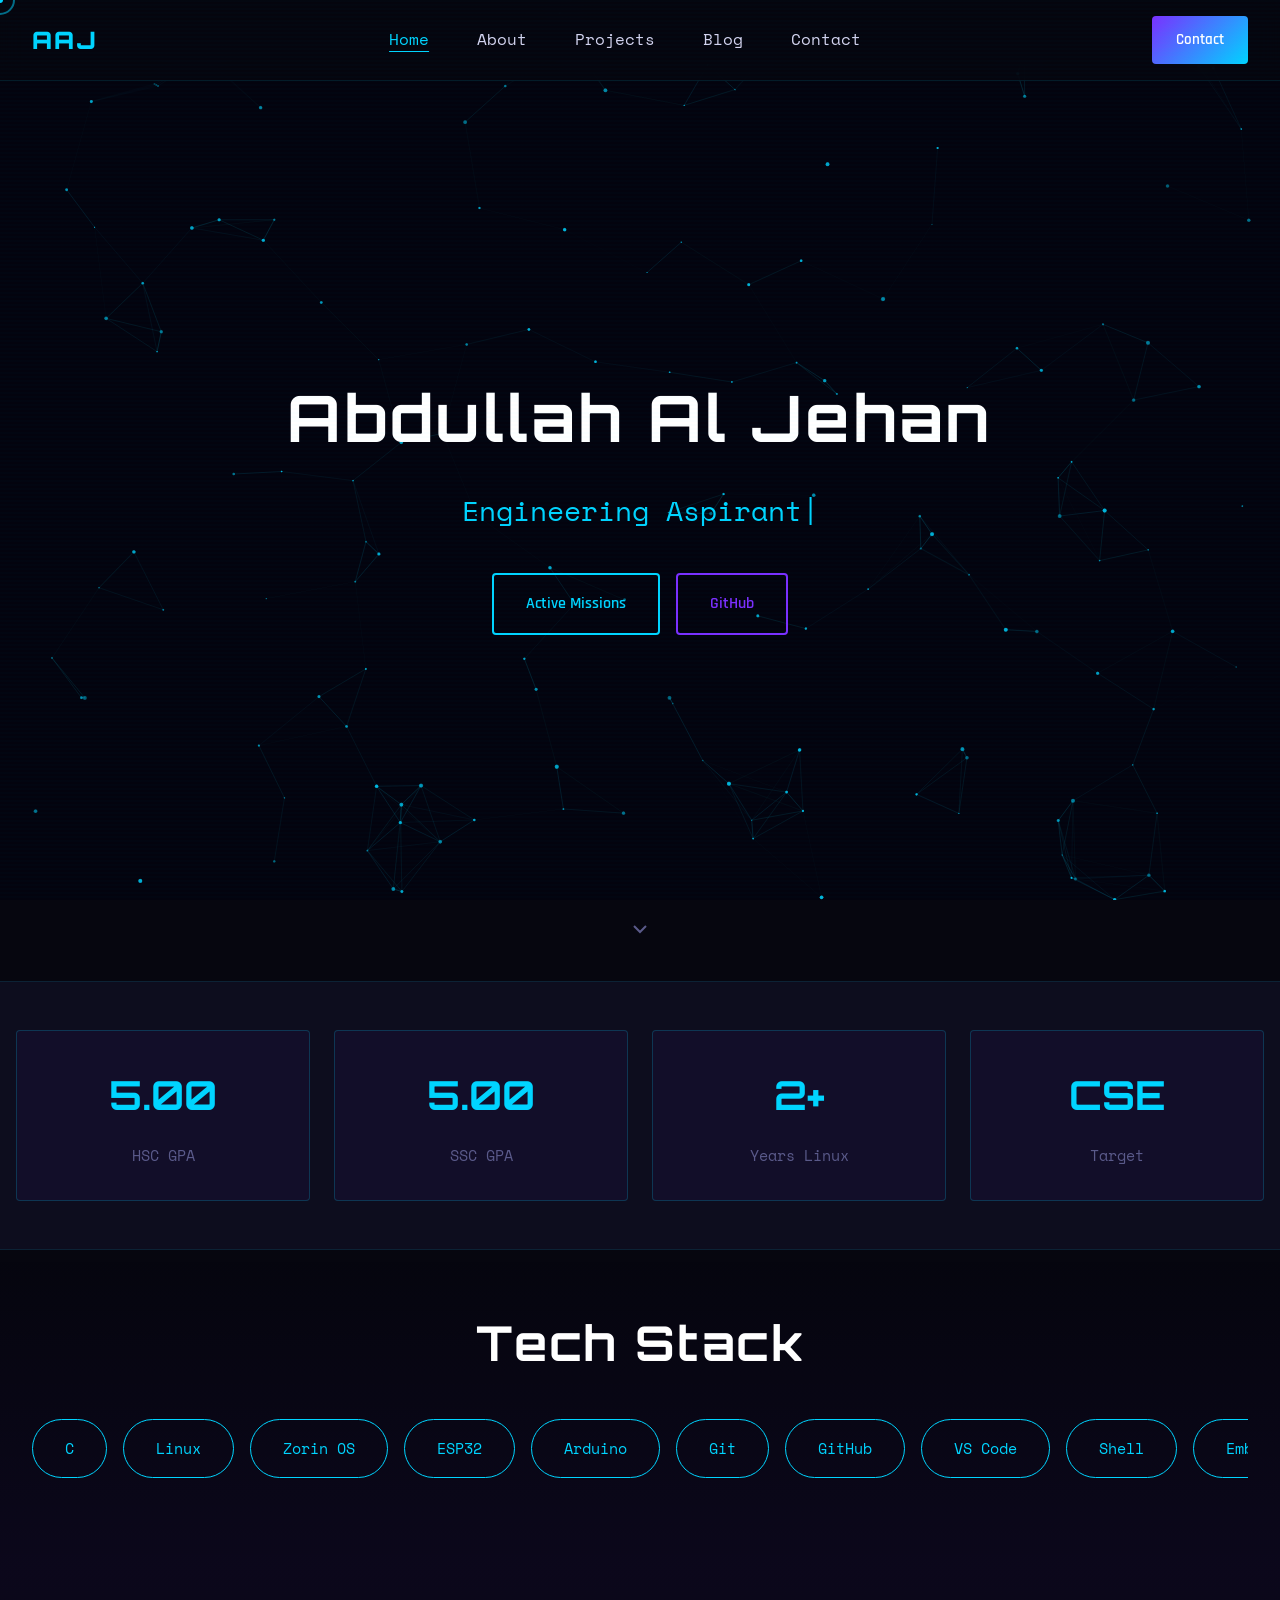
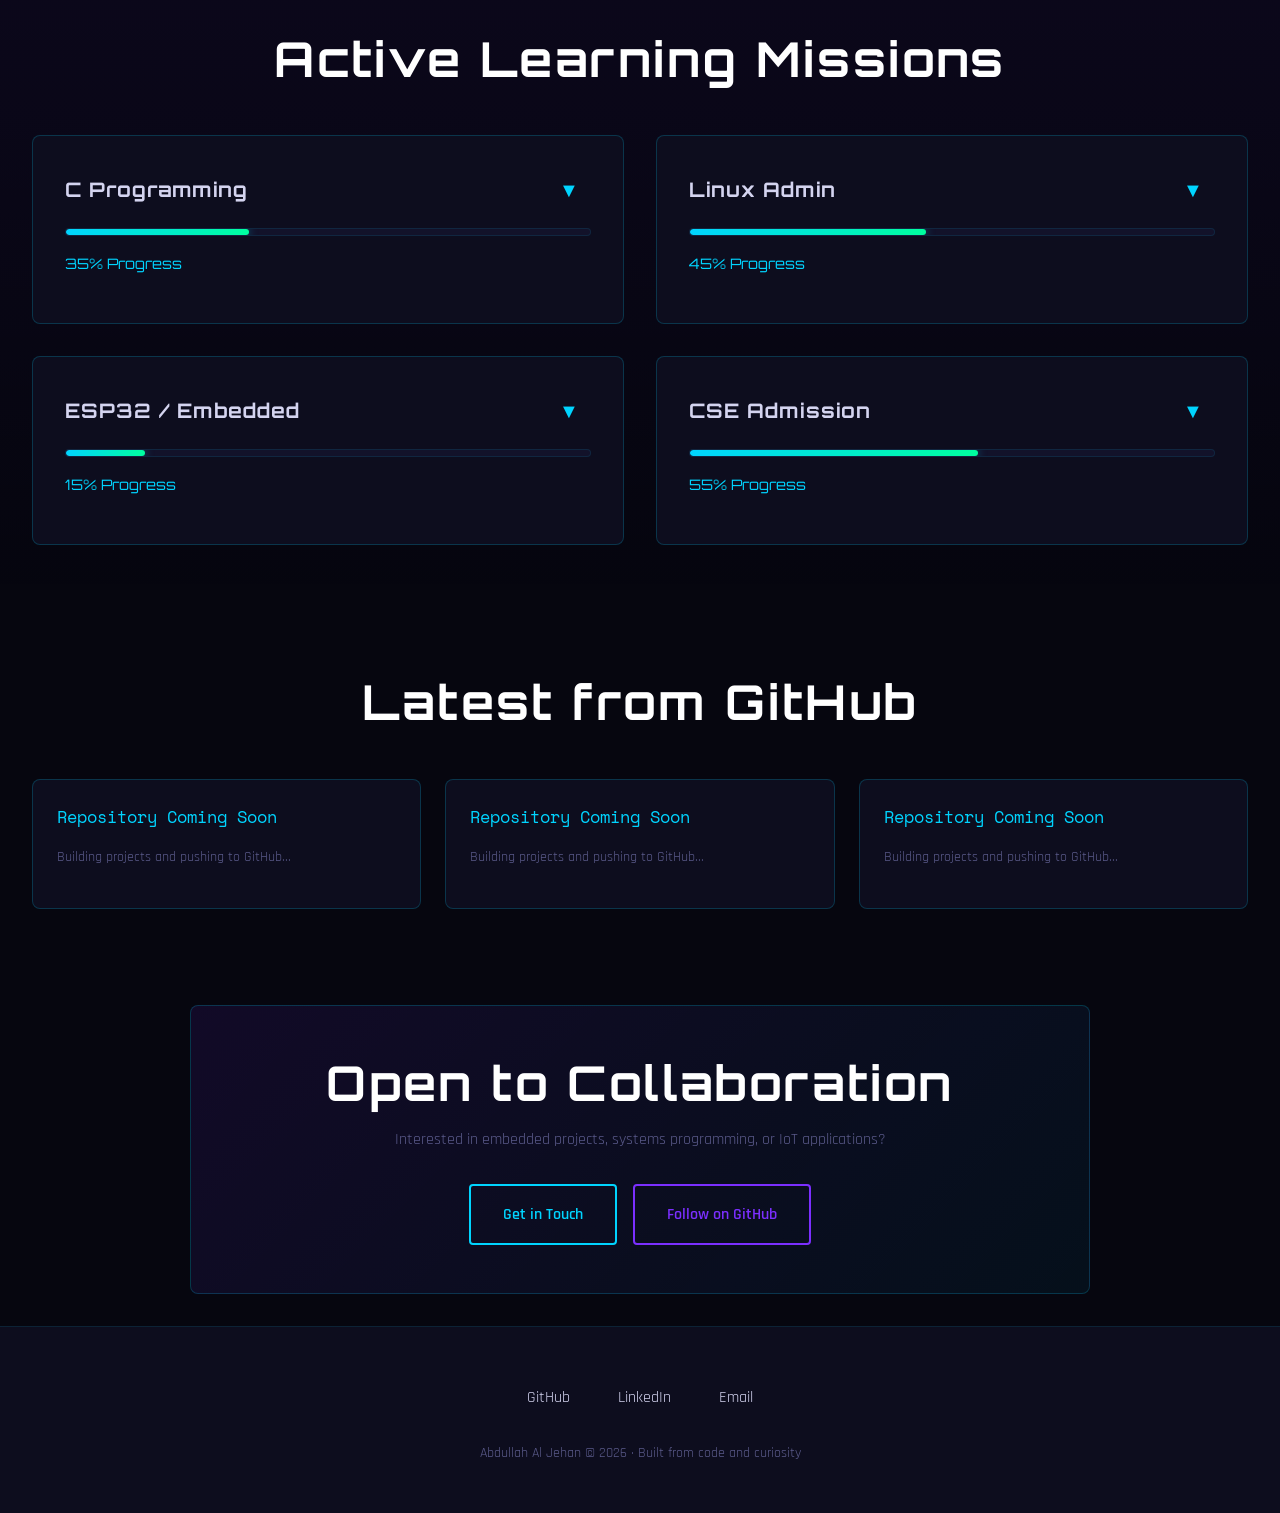
==== commit 8ea38bce: "feat: Implement custom cursor, enhance accessibility, and refine site content and meta descriptions." ====
--- a/index.html
+++ b/index.html
@@ -3,15 +3,16 @@
 <head>
   <meta charset="UTF-8">
   <meta name="viewport" content="width=device-width, initial-scale=1.0">
-  <meta name="description" content="Abdullah Al Jehan - Engineering Aspirant specializing in C, Linux, and ESP32. Building fundamentals from the ground up.">
+  <meta name="description" content="Abdullah Al Jehan — Engineering aspirant from Dhaka, Bangladesh. Learning C, Linux, and embedded systems from the ground up.">
   <meta name="author" content="Abdullah Al Jehan">
 
-  <meta property="og:title" content="Abdullah Al Jehan - Engineering Aspirant">
+  <meta property="og:type" content="website">
+  <meta property="og:title" content="Abdullah Al Jehan — Engineering Aspirant">
   <meta property="og:description" content="Systems engineer learning C, Linux, and embedded systems. Founding Advisor at Kynatium Labs.">
   <meta property="og:image" content="https://abdullahaljehan-me.github.io/assets/og-image.jpg">
   <meta property="og:url" content="https://abdullahaljehan-me.github.io/">
   <meta name="twitter:card" content="summary_large_image">
-  <meta name="twitter:title" content="Abdullah Al Jehan - Engineering Aspirant">
+  <meta name="twitter:title" content="Abdullah Al Jehan — Engineering Aspirant">
   <meta name="twitter:description" content="Systems engineer learning C, Linux, and embedded systems. Founding Advisor at Kynatium Labs.">
 
   <link rel="canonical" href="https://abdullahaljehan-me.github.io/">
@@ -37,10 +38,15 @@
   }
   </script>
 
-  <title>Abdullah Al Jehan - Engineering Aspirant</title>
+  <title>Abdullah Al Jehan — Engineering Aspirant</title>
+  <link rel="preconnect" href="https://fonts.googleapis.com">
+  <link rel="preconnect" href="https://fonts.gstatic.com" crossorigin>
   <link rel="stylesheet" href="style.css">
 </head>
 <body>
+  <div class="cursor-dot"></div>
+  <div class="cursor-ring"></div>
+  <a href="#main" class="skip-to-main">Skip to main content</a>
   <canvas id="particleCanvas"></canvas>
 
   <nav>
@@ -54,7 +60,7 @@
         <li><a href="contact.html">Contact</a></li>
       </ul>
       <a href="contact.html" class="nav-cta">Contact</a>
-      <button class="hamburger">☰</button>
+      <button class="hamburger" aria-label="Open navigation menu" aria-expanded="false">☰</button>
     </div>
     <div class="drawer">
       <ul class="drawer-menu">
@@ -67,8 +73,6 @@
     </div>
   </nav>
 
-  <a href="#main" class="skip-to-main">Skip to main content</a>
-
   <main id="main">
     <section class="hero">
       <div class="hero-content">
@@ -83,7 +87,7 @@
           <a href="https://github.com/abdullahaljehan-me" target="_blank" rel="noopener noreferrer" class="btn btn-secondary">GitHub</a>
         </div>
         <div class="scroll-indicator">
-          <svg width="24" height="24" viewBox="0 0 24 24" fill="none" stroke="currentColor" stroke-width="2">
+          <svg width="24" height="24" viewBox="0 0 24 24" fill="none" stroke="currentColor" stroke-width="2" aria-hidden="true">
             <polyline points="6 9 12 15 18 9"></polyline>
           </svg>
         </div>
@@ -105,8 +109,8 @@
           <div class="stat-label">Years Linux</div>
         </div>
         <div class="stat-card">
-          <div class="stat-value">55%</div>
-          <div class="stat-label">CSE Prep</div>
+          <div class="stat-value">CSE</div>
+          <div class="stat-label">Target</div>
         </div>
       </div>
     </section>
@@ -133,10 +137,10 @@
       <div class="container">
         <h2 class="section-title">Active Learning Missions</h2>
         <div class="missions-grid">
-          <div class="mission-card">
+          <div class="mission-card" tabindex="0" role="button" aria-expanded="false">
             <div class="mission-title">
               <h4>C Programming</h4>
-              <button class="mission-toggle">▼</button>
+              <button class="mission-toggle" aria-label="Toggle details">▼</button>
             </div>
             <div class="mission-progress-bar">
               <div class="mission-progress-fill" data-percentage="35"></div>
@@ -147,10 +151,10 @@
             </div>
           </div>
 
-          <div class="mission-card">
+          <div class="mission-card" tabindex="0" role="button" aria-expanded="false">
             <div class="mission-title">
               <h4>Linux Admin</h4>
-              <button class="mission-toggle">▼</button>
+              <button class="mission-toggle" aria-label="Toggle details">▼</button>
             </div>
             <div class="mission-progress-bar">
               <div class="mission-progress-fill" data-percentage="45"></div>
@@ -161,10 +165,10 @@
             </div>
           </div>
 
-          <div class="mission-card">
+          <div class="mission-card" tabindex="0" role="button" aria-expanded="false">
             <div class="mission-title">
               <h4>ESP32 / Embedded</h4>
-              <button class="mission-toggle">▼</button>
+              <button class="mission-toggle" aria-label="Toggle details">▼</button>
             </div>
             <div class="mission-progress-bar">
               <div class="mission-progress-fill" data-percentage="15"></div>
@@ -175,10 +179,10 @@
             </div>
           </div>
 
-          <div class="mission-card">
+          <div class="mission-card" tabindex="0" role="button" aria-expanded="false">
             <div class="mission-title">
               <h4>CSE Admission</h4>
-              <button class="mission-toggle">▼</button>
+              <button class="mission-toggle" aria-label="Toggle details">▼</button>
             </div>
             <div class="mission-progress-bar">
               <div class="mission-progress-fill" data-percentage="55"></div>
@@ -196,8 +200,8 @@
       <div class="container">
         <h2 class="section-title">Latest from GitHub</h2>
         <div class="repo-grid">
-          <div class="repo-card">
-            <div style="color: var(--muted);">Loading repositories...</div>
+          <div class="repo-card revealed">
+            <p style="color: var(--muted); font-family: 'Space Mono', monospace;">Loading repositories...</p>
           </div>
         </div>
       </div>
@@ -205,7 +209,7 @@
 
     <section class="cta-strip">
       <h2>Open to Collaboration</h2>
-      <p style="color: var(--muted); margin-bottom: 2rem;">Interested in embedded projects, systems programming, or IoT applications?</p>
+      <p>Interested in embedded projects, systems programming, or IoT applications?</p>
       <div class="cta-buttons">
         <a href="contact.html" class="btn btn-primary">Get in Touch</a>
         <a href="https://github.com/abdullahaljehan-me" target="_blank" rel="noopener noreferrer" class="btn btn-secondary">Follow on GitHub</a>
@@ -220,11 +224,11 @@
         <a href="https://www.linkedin.com/in/abdullahaljehan-me" target="_blank" rel="noopener noreferrer">LinkedIn</a>
         <a href="mailto:abdullahaljehan659@gmail.com">Email</a>
       </div>
-      <p class="footer-copyright">Abdullah Al Jehan © 2026 · Built from code and curiosity</p>
+      <p class="footer-copyright">Abdullah Al Jehan &copy; 2026 &middot; Built from code and curiosity</p>
     </div>
   </footer>
 
-  <button class="scroll-to-top" aria-label="Scroll to top">↑</button>
+  <button class="scroll-to-top" aria-label="Scroll to top">&uarr;</button>
 
   <script src="main.js" defer></script>
 </body>
--- a/style.css
+++ b/style.css
@@ -4,27 +4,24 @@
   --bg: #06060f;
   --bg2: #0d0d1e;
   --bg3: #12122a;
-  --purple: #7b2fff;
-  --cyan: #00d4ff;
-  --pink: #ff2d78;
-  --green: #00ff9f;
+  --purple: #7B2FFF;
+  --cyan: #00D4FF;
+  --pink: #FF2D78;
+  --green: #00FF9F;
   --text: #d4d4f0;
   --muted: #5a5a8a;
   --bright: #ffffff;
-
   --spacing-unit: 8px;
   --transition: 0.3s ease;
 }
 
-* {
+*, *::before, *::after {
   margin: 0;
   padding: 0;
   box-sizing: border-box;
 }
 
-html {
-  scroll-behavior: smooth;
-}
+html { scroll-behavior: smooth; }
 
 body {
   font-family: 'Rajdhani', sans-serif;
@@ -32,10 +29,71 @@
   color: var(--text);
   line-height: 1.6;
   overflow-x: hidden;
-}
-
-body.drawer-open {
-  overflow: hidden;
+  cursor: none;
+}
+
+body.drawer-open { overflow: hidden; }
+
+/* Scan-line overlay */
+body::after {
+  content: '';
+  position: fixed;
+  top: 0; left: 0;
+  width: 100%; height: 100%;
+  background: repeating-linear-gradient(
+    0deg,
+    transparent,
+    transparent 2px,
+    rgba(0, 212, 255, 0.015) 2px,
+    rgba(0, 212, 255, 0.015) 4px
+  );
+  pointer-events: none;
+  z-index: 9999;
+}
+
+/* Custom cursor */
+.cursor-dot {
+  position: fixed;
+  width: 6px; height: 6px;
+  background: var(--cyan);
+  border-radius: 50%;
+  pointer-events: none;
+  z-index: 10001;
+  transition: transform 0.1s ease;
+  transform: translate(-50%, -50%);
+}
+
+.cursor-ring {
+  position: fixed;
+  width: 30px; height: 30px;
+  border: 2px solid rgba(0, 212, 255, 0.5);
+  border-radius: 50%;
+  pointer-events: none;
+  z-index: 10000;
+  transition: transform 0.15s ease-out, width 0.2s ease, height 0.2s ease;
+  transform: translate(-50%, -50%);
+}
+
+/* Skip to main */
+.skip-to-main {
+  position: fixed;
+  top: -100px;
+  left: 50%;
+  transform: translateX(-50%);
+  background: var(--cyan);
+  color: var(--bg);
+  padding: calc(var(--spacing-unit) * 1.5) calc(var(--spacing-unit) * 3);
+  border-radius: 0 0 8px 8px;
+  font-family: 'Space Mono', monospace;
+  font-size: 0.9rem;
+  text-decoration: none;
+  z-index: 10002;
+  transition: top var(--transition);
+}
+
+.skip-to-main:focus {
+  top: 0;
+  outline: 2px solid var(--bright);
 }
 
 /* Typography */
@@ -45,48 +103,21 @@
   letter-spacing: 0.05em;
 }
 
-h1 {
-  font-size: clamp(2.5rem, 8vw, 4rem);
-  line-height: 1.2;
-  color: var(--bright);
-}
-
-h2 {
-  font-size: clamp(2rem, 5vw, 3rem);
-  line-height: 1.2;
-  color: var(--bright);
-}
-
-h3 {
-  font-size: clamp(1.25rem, 3vw, 1.75rem);
-  color: var(--bright);
-}
-
-h4 {
-  font-size: clamp(1rem, 2.5vw, 1.25rem);
-  color: var(--text);
-}
-
-p {
-  font-size: clamp(0.95rem, 2vw, 1rem);
-  line-height: 1.5;
-  color: var(--text);
-}
-
-.text-muted {
-  color: var(--muted);
-}
-
-.text-cyan {
-  color: var(--cyan);
-}
-
-.text-green {
-  color: var(--green);
-}
-
-.text-pink {
-  color: var(--pink);
+h1 { font-size: clamp(2.5rem, 8vw, 4rem); line-height: 1.2; color: var(--bright); }
+h2 { font-size: clamp(2rem, 5vw, 3rem); line-height: 1.2; color: var(--bright); }
+h3 { font-size: clamp(1.25rem, 3vw, 1.75rem); color: var(--bright); }
+h4 { font-size: clamp(1rem, 2.5vw, 1.25rem); color: var(--text); }
+p { font-size: clamp(0.95rem, 2vw, 1rem); line-height: 1.5; color: var(--text); }
+
+.text-muted { color: var(--muted); }
+.text-cyan { color: var(--cyan); }
+.text-green { color: var(--green); }
+.text-pink { color: var(--pink); }
+
+/* Focus styles */
+*:focus-visible {
+  outline: 2px solid var(--cyan);
+  outline-offset: 2px;
 }
 
 /* Navigation */
@@ -94,19 +125,20 @@
   position: sticky;
   top: 0;
   z-index: 100;
-  background: rgba(6, 6, 15, 0.8);
-  backdrop-filter: blur(10px);
+  background: rgba(6, 6, 15, 0.85);
+  backdrop-filter: blur(12px);
+  -webkit-backdrop-filter: blur(12px);
   border-bottom: 1px solid rgba(0, 212, 255, 0.1);
-  padding: calc(var(--spacing-unit) * 2) var(--spacing-unit);
+  padding: calc(var(--spacing-unit) * 2) calc(var(--spacing-unit) * 2);
 }
 
 .nav-container {
-  max-width: 1400px;
+  max-width: 1280px;
   margin: 0 auto;
   display: flex;
   justify-content: space-between;
   align-items: center;
-  padding: 0 var(--spacing-unit);
+  padding: 0 calc(var(--spacing-unit) * 2);
 }
 
 .nav-logo {
@@ -137,16 +169,15 @@
   font-size: clamp(0.9rem, 1.5vw, 1rem);
   font-family: 'Space Mono', monospace;
   transition: all var(--transition);
-  position: relative;
-}
-
-.nav-menu a:hover {
-  color: var(--cyan);
-}
+  padding: calc(var(--spacing-unit)) calc(var(--spacing-unit) * 1.5);
+}
+
+.nav-menu a:hover { color: var(--cyan); }
 
 .nav-menu a.active {
   color: var(--cyan);
   text-decoration: underline;
+  text-underline-offset: 6px;
 }
 
 .nav-cta {
@@ -156,14 +187,15 @@
   border: none;
   border-radius: 4px;
   font-family: 'Rajdhani', sans-serif;
-  cursor: pointer;
+  cursor: none;
   transition: all var(--transition);
   text-decoration: none;
   font-weight: 600;
+  font-size: 0.95rem;
 }
 
 .nav-cta:hover {
-  box-shadow: 0 0 20px var(--cyan);
+  box-shadow: 0 0 20px rgba(0, 212, 255, 0.5);
   transform: translateY(-2px);
 }
 
@@ -171,75 +203,72 @@
   display: none;
   background: none;
   border: none;
-  cursor: pointer;
+  cursor: none;
   color: var(--cyan);
   font-size: 1.5rem;
-  padding: calc(var(--spacing-unit) * 2);
-  margin: calc(var(--spacing-unit) * -2);
+  padding: calc(var(--spacing-unit) * 1.5);
+  min-width: 44px;
+  min-height: 44px;
 }
 
 .drawer {
   display: none;
   position: fixed;
-  top: 0;
-  right: 0;
-  width: 100%;
-  height: 100vh;
-  background: rgba(6, 6, 15, 0.95);
-  backdrop-filter: blur(10px);
+  top: 0; right: 0;
+  width: 100%; height: 100vh;
+  background: rgba(6, 6, 15, 0.97);
+  backdrop-filter: blur(12px);
   z-index: 99;
   flex-direction: column;
+  justify-content: center;
+  align-items: center;
   padding-top: calc(var(--spacing-unit) * 8);
 }
 
-.drawer.open {
-  display: flex;
-}
+.drawer.open { display: flex; }
 
 .drawer-menu {
   list-style: none;
   display: flex;
   flex-direction: column;
-  gap: calc(var(--spacing-unit) * 4);
-  padding: 0 var(--spacing-unit) * 4;
+  gap: calc(var(--spacing-unit) * 5);
+  text-align: center;
 }
 
 .drawer-menu a {
   color: var(--text);
   text-decoration: none;
-  font-size: 1.25rem;
-  font-family: 'Space Mono', monospace;
-  transition: all var(--transition);
+  font-size: 1.5rem;
+  font-family: 'Space Mono', monospace;
+  transition: all var(--transition);
+  padding: calc(var(--spacing-unit) * 1.5);
+  min-height: 44px;
+  display: inline-flex;
+  align-items: center;
 }
 
 .drawer-menu a:hover,
-.drawer-menu a.active {
-  color: var(--cyan);
-}
-
-/* Main container */
+.drawer-menu a.active { color: var(--cyan); }
+
+/* Container */
 .container {
-  max-width: 1400px;
+  max-width: 1280px;
   margin: 0 auto;
-  padding: 0 var(--spacing-unit);
-}
-
-/* Sections */
-section {
-  scroll-margin-top: 60px;
-}
-
-/* Canvas */
+  padding: 0 calc(var(--spacing-unit) * 2);
+}
+
+section { scroll-margin-top: 70px; }
+
+/* Particle Canvas */
 #particleCanvas {
   position: fixed;
-  top: 0;
-  left: 0;
-  width: 100%;
-  height: 100%;
+  top: 0; left: 0;
+  width: 100%; height: 100%;
   z-index: 0;
   pointer-events: none;
 }
 
+/* Hero */
 .hero {
   position: relative;
   z-index: 1;
@@ -248,52 +277,35 @@
   align-items: center;
   justify-content: center;
   text-align: center;
-  padding: var(--spacing-unit) * 2;
-}
-
-.hero-content {
-  max-width: 800px;
-}
+  padding: calc(var(--spacing-unit) * 2);
+}
+
+.hero-content { max-width: 800px; }
 
 .hero-title {
   position: relative;
   margin-bottom: calc(var(--spacing-unit) * 3);
 }
 
-.hero-name {
+/* Glitch */
+.glitch {
+  position: relative;
   display: inline-block;
-  font-size: clamp(2.5rem, 10vw, 5rem);
-}
-
-.glitch {
-  position: relative;
-  display: inline-block;
 }
 
 @keyframes glitch {
-  0% {
-    text-shadow: -2px 0 var(--cyan), 2px 0 var(--pink);
-  }
-  25% {
-    text-shadow: -2px 0 var(--purple), 2px 0 var(--cyan);
-  }
-  50% {
-    text-shadow: 2px 0 var(--pink), -2px 0 var(--purple);
-  }
-  75% {
-    text-shadow: -2px 0 var(--cyan), 2px 0 var(--purple);
-  }
-  100% {
-    text-shadow: -2px 0 var(--cyan), 2px 0 var(--pink);
-  }
-}
-
-.glitch.active {
-  animation: glitch 0.3s infinite;
-}
-
+  0%   { text-shadow: -2px 0 var(--cyan), 2px 0 var(--pink); }
+  25%  { text-shadow: -2px 0 var(--purple), 2px 0 var(--cyan); }
+  50%  { text-shadow: 2px 0 var(--pink), -2px 0 var(--purple); }
+  75%  { text-shadow: -2px 0 var(--cyan), 2px 0 var(--purple); }
+  100% { text-shadow: -2px 0 var(--cyan), 2px 0 var(--pink); }
+}
+
+.glitch.active { animation: glitch 0.3s infinite; }
+
+/* Hero subtitle + typewriter */
 .hero-subtitle {
-  font-size: clamp(1.25rem, 3vw, 1.75rem);
+  font-size: clamp(1.1rem, 3vw, 1.75rem);
   color: var(--cyan);
   margin-bottom: calc(var(--spacing-unit) * 4);
   min-height: 60px;
@@ -306,6 +318,18 @@
   font-family: 'Space Mono', monospace;
 }
 
+.typewriter-text::after {
+  content: '|';
+  animation: blink-cursor 0.7s step-end infinite;
+  color: var(--cyan);
+}
+
+@keyframes blink-cursor {
+  0%, 100% { opacity: 1; }
+  50% { opacity: 0; }
+}
+
+/* CTA group */
 .cta-group {
   display: flex;
   gap: calc(var(--spacing-unit) * 2);
@@ -314,64 +338,58 @@
   flex-wrap: wrap;
 }
 
+/* Buttons */
 .btn {
   padding: calc(var(--spacing-unit) * 2) calc(var(--spacing-unit) * 4);
   border: 2px solid;
   background: transparent;
   color: var(--bright);
-  cursor: pointer;
+  cursor: none;
   font-family: 'Rajdhani', sans-serif;
   font-size: clamp(0.95rem, 1.5vw, 1rem);
   font-weight: 600;
   transition: all var(--transition);
   text-decoration: none;
-  display: inline-block;
+  display: inline-flex;
+  align-items: center;
+  justify-content: center;
   border-radius: 4px;
-}
-
-.btn-primary {
-  border-color: var(--cyan);
-  color: var(--cyan);
-}
-
+  min-height: 44px;
+}
+
+.btn-primary { border-color: var(--cyan); color: var(--cyan); }
 .btn-primary:hover {
   background: var(--cyan);
   color: var(--bg);
-  box-shadow: 0 0 20px var(--cyan);
-}
-
-.btn-secondary {
-  border-color: var(--purple);
-  color: var(--purple);
-}
-
+  box-shadow: 0 0 20px rgba(0, 212, 255, 0.5);
+}
+
+.btn-secondary { border-color: var(--purple); color: var(--purple); }
 .btn-secondary:hover {
   background: var(--purple);
   color: var(--bright);
-  box-shadow: 0 0 20px var(--purple);
-}
-
+  box-shadow: 0 0 20px rgba(123, 47, 255, 0.5);
+}
+
+/* Scroll indicator */
 .scroll-indicator {
   position: absolute;
-  bottom: var(--spacing-unit) * 4;
+  bottom: calc(var(--spacing-unit) * 4);
   left: 50%;
   transform: translateX(-50%);
   animation: bounce 2s infinite;
+  color: var(--muted);
 }
 
 @keyframes bounce {
-  0%, 100% {
-    transform: translateX(-50%) translateY(0);
-  }
-  50% {
-    transform: translateX(-50%) translateY(10px);
-  }
-}
-
-/* Stats section */
+  0%, 100% { transform: translateX(-50%) translateY(0); }
+  50% { transform: translateX(-50%) translateY(10px); }
+}
+
+/* Stats */
 .stats {
   background: var(--bg2);
-  padding: calc(var(--spacing-unit) * 6) var(--spacing-unit);
+  padding: calc(var(--spacing-unit) * 6) calc(var(--spacing-unit) * 2);
   position: relative;
   z-index: 1;
   border-top: 1px solid rgba(0, 212, 255, 0.1);
@@ -380,15 +398,15 @@
 
 .stats-grid {
   display: grid;
-  grid-template-columns: repeat(auto-fit, minmax(200px, 1fr));
+  grid-template-columns: repeat(4, 1fr);
   gap: calc(var(--spacing-unit) * 3);
-  max-width: 1400px;
+  max-width: 1280px;
   margin: 0 auto;
 }
 
 .stat-card {
   text-align: center;
-  padding: calc(var(--spacing-unit) * 4) var(--spacing-unit) * 2;
+  padding: calc(var(--spacing-unit) * 4) calc(var(--spacing-unit) * 2);
   border: 1px solid rgba(0, 212, 255, 0.2);
   border-radius: 4px;
   background: rgba(123, 47, 255, 0.05);
@@ -415,11 +433,11 @@
   font-family: 'Space Mono', monospace;
 }
 
-/* Skills section */
+/* Skills preview */
 .skills-section {
   position: relative;
   z-index: 1;
-  padding: calc(var(--spacing-unit) * 8) var(--spacing-unit);
+  padding: calc(var(--spacing-unit) * 8) calc(var(--spacing-unit) * 2);
   background: linear-gradient(180deg, transparent, rgba(123, 47, 255, 0.05));
 }
 
@@ -433,21 +451,11 @@
   gap: calc(var(--spacing-unit) * 2);
   overflow-x: auto;
   padding-bottom: calc(var(--spacing-unit) * 3);
-  margin-bottom: calc(var(--spacing-unit) * 4);
-}
-
-.skills-scroll::-webkit-scrollbar {
-  height: 6px;
-}
-
-.skills-scroll::-webkit-scrollbar-track {
-  background: var(--bg2);
-}
-
-.skills-scroll::-webkit-scrollbar-thumb {
-  background: var(--purple);
-  border-radius: 3px;
-}
+}
+
+.skills-scroll::-webkit-scrollbar { height: 6px; }
+.skills-scroll::-webkit-scrollbar-track { background: var(--bg2); }
+.skills-scroll::-webkit-scrollbar-thumb { background: var(--purple); border-radius: 3px; }
 
 .skill-pill {
   padding: calc(var(--spacing-unit) * 2) calc(var(--spacing-unit) * 4);
@@ -457,30 +465,33 @@
   color: var(--cyan);
   white-space: nowrap;
   transition: all var(--transition);
-  cursor: pointer;
+  cursor: none;
   font-family: 'Space Mono', monospace;
   font-size: clamp(0.85rem, 1.5vw, 0.95rem);
+  min-height: 44px;
+  display: inline-flex;
+  align-items: center;
 }
 
 .skill-pill:hover {
   background: var(--cyan);
   color: var(--bg);
-  box-shadow: 0 0 15px var(--cyan);
-}
-
-/* Missions section */
+  box-shadow: 0 0 15px rgba(0, 212, 255, 0.4);
+}
+
+/* Missions */
 .missions-section {
   position: relative;
   z-index: 1;
-  padding: calc(var(--spacing-unit) * 8) var(--spacing-unit);
+  padding: calc(var(--spacing-unit) * 8) calc(var(--spacing-unit) * 2);
   background: linear-gradient(180deg, rgba(123, 47, 255, 0.05), transparent);
 }
 
 .missions-grid {
   display: grid;
-  grid-template-columns: repeat(auto-fit, minmax(300px, 1fr));
+  grid-template-columns: repeat(2, 1fr);
   gap: calc(var(--spacing-unit) * 4);
-  max-width: 1400px;
+  max-width: 1280px;
   margin: 0 auto;
 }
 
@@ -489,7 +500,7 @@
   border: 1px solid rgba(0, 212, 255, 0.2);
   border-radius: 8px;
   padding: calc(var(--spacing-unit) * 4);
-  cursor: pointer;
+  cursor: none;
   transition: all var(--transition);
 }
 
@@ -510,22 +521,23 @@
   margin-bottom: calc(var(--spacing-unit) * 2);
 }
 
-.mission-title h4 {
-  margin: 0;
-}
+.mission-title h4 { margin: 0; }
 
 .mission-toggle {
   background: none;
   border: none;
   color: var(--cyan);
-  cursor: pointer;
-  font-size: 1.5rem;
+  cursor: none;
+  font-size: 1.25rem;
   transition: transform var(--transition);
-}
-
-.mission-card.expanded .mission-toggle {
-  transform: rotate(180deg);
-}
+  min-width: 44px;
+  min-height: 44px;
+  display: flex;
+  align-items: center;
+  justify-content: center;
+}
+
+.mission-card.expanded .mission-toggle { transform: rotate(180deg); }
 
 .mission-progress-bar {
   width: 100%;
@@ -541,8 +553,9 @@
   height: 100%;
   background: linear-gradient(90deg, var(--cyan), var(--green));
   border-radius: 4px;
-  transition: width 0.6s ease-out;
-  box-shadow: 0 0 10px var(--cyan);
+  transition: width 0.8s ease-out;
+  box-shadow: 0 0 10px rgba(0, 212, 255, 0.5);
+  width: 0;
 }
 
 .mission-percentage {
@@ -559,9 +572,7 @@
   border-top: 1px solid rgba(0, 212, 255, 0.1);
 }
 
-.mission-card.expanded .mission-details {
-  display: block;
-}
+.mission-card.expanded .mission-details { display: block; }
 
 .mission-details p {
   font-size: 0.95rem;
@@ -573,14 +584,14 @@
 .github-section {
   position: relative;
   z-index: 1;
-  padding: calc(var(--spacing-unit) * 8) var(--spacing-unit);
+  padding: calc(var(--spacing-unit) * 8) calc(var(--spacing-unit) * 2);
 }
 
 .repo-grid {
   display: grid;
-  grid-template-columns: repeat(auto-fill, minmax(280px, 1fr));
+  grid-template-columns: repeat(auto-fill, minmax(300px, 1fr));
   gap: calc(var(--spacing-unit) * 3);
-  max-width: 1400px;
+  max-width: 1280px;
   margin: 0 auto;
 }
 
@@ -604,15 +615,13 @@
   color: var(--cyan);
   text-decoration: none;
   font-family: 'Space Mono', monospace;
-  font-size: 1.1rem;
+  font-size: 1.05rem;
   margin-bottom: calc(var(--spacing-unit) * 2);
   transition: all var(--transition);
-}
-
-.repo-name:hover {
-  color: var(--green);
-  text-shadow: 0 0 10px var(--green);
-}
+  display: block;
+}
+
+.repo-name:hover { color: var(--green); text-shadow: 0 0 10px rgba(0, 255, 159, 0.3); }
 
 .repo-description {
   color: var(--muted);
@@ -638,8 +647,7 @@
 }
 
 .language-dot {
-  width: 8px;
-  height: 8px;
+  width: 10px; height: 10px;
   border-radius: 50%;
   display: inline-block;
 }
@@ -655,19 +663,19 @@
   color: var(--cyan);
   text-decoration: none;
   font-family: 'Space Mono', monospace;
+  font-size: 0.9rem;
   transition: all var(--transition);
   margin-top: auto;
-}
-
-.repo-link:hover {
-  color: var(--green);
-}
+  padding-top: calc(var(--spacing-unit) * 2);
+}
+
+.repo-link:hover { color: var(--green); }
 
 /* CTA Strip */
 .cta-strip {
   position: relative;
   z-index: 1;
-  padding: calc(var(--spacing-unit) * 6) var(--spacing-unit);
+  padding: calc(var(--spacing-unit) * 6) calc(var(--spacing-unit) * 3);
   background: linear-gradient(135deg, rgba(123, 47, 255, 0.1), rgba(0, 212, 255, 0.05));
   border: 1px solid rgba(0, 212, 255, 0.2);
   border-radius: 8px;
@@ -676,8 +684,11 @@
   max-width: 900px;
 }
 
-.cta-strip h2 {
-  margin-bottom: calc(var(--spacing-unit) * 3);
+.cta-strip h2 { margin-bottom: calc(var(--spacing-unit) * 2); }
+
+.cta-strip p {
+  color: var(--muted);
+  margin-bottom: calc(var(--spacing-unit) * 4);
 }
 
 .cta-buttons {
@@ -693,12 +704,12 @@
   z-index: 1;
   background: var(--bg2);
   border-top: 1px solid rgba(0, 212, 255, 0.1);
-  padding: calc(var(--spacing-unit) * 6) var(--spacing-unit);
+  padding: calc(var(--spacing-unit) * 6) calc(var(--spacing-unit) * 2);
   color: var(--muted);
 }
 
 .footer-content {
-  max-width: 1400px;
+  max-width: 1280px;
   margin: 0 auto;
   text-align: center;
 }
@@ -715,71 +726,74 @@
   color: var(--text);
   text-decoration: none;
   transition: all var(--transition);
-}
-
-.footer-links a:hover {
-  color: var(--cyan);
-}
-
-.footer-copyright {
-  font-size: 0.9rem;
-  color: var(--muted);
-}
+  padding: calc(var(--spacing-unit));
+  min-height: 44px;
+  display: inline-flex;
+  align-items: center;
+}
+
+.footer-links a:hover { color: var(--cyan); }
+
+.footer-copyright { font-size: 0.9rem; color: var(--muted); }
 
 /* Scroll to top */
 .scroll-to-top {
   position: fixed;
   bottom: calc(var(--spacing-unit) * 3);
   right: calc(var(--spacing-unit) * 3);
-  width: 50px;
-  height: 50px;
+  width: 50px; height: 50px;
   border-radius: 50%;
   background: linear-gradient(135deg, var(--purple), var(--cyan));
   color: var(--bright);
   border: none;
-  cursor: pointer;
+  cursor: none;
   display: none;
   align-items: center;
   justify-content: center;
-  z-index: 99;
+  z-index: 98;
   transition: all var(--transition);
   font-size: 1.5rem;
 }
 
-.scroll-to-top.visible {
-  display: flex;
-}
-
+.scroll-to-top.visible { display: flex; }
 .scroll-to-top:hover {
-  box-shadow: 0 0 20px var(--cyan);
+  box-shadow: 0 0 20px rgba(0, 212, 255, 0.5);
   transform: translateY(-4px);
 }
 
-/* About page */
+/* Scroll reveal */
+.mission-card, .repo-card, .skill-group, .blog-card, .education-card, .award-card, .contact-card, .coming-soon-item, .stat-card, .timeline-item {
+  opacity: 0;
+  transform: translateY(20px);
+  transition: opacity 0.6s ease, transform 0.6s ease;
+}
+
+.revealed {
+  opacity: 1;
+  transform: translateY(0);
+}
+
+/* ===== PAGE-SPECIFIC STYLES ===== */
+
+/* Page hero (about, projects, blog, contact) */
 .page-hero {
   position: relative;
   z-index: 1;
-  padding: calc(var(--spacing-unit) * 12) var(--spacing-unit) calc(var(--spacing-unit) * 8);
+  padding: calc(var(--spacing-unit) * 14) calc(var(--spacing-unit) * 2) calc(var(--spacing-unit) * 8);
   text-align: center;
   background: linear-gradient(180deg, rgba(123, 47, 255, 0.1), transparent);
   border-bottom: 1px solid rgba(0, 212, 255, 0.1);
 }
 
-.page-hero h1 {
-  margin-bottom: calc(var(--spacing-unit) * 2);
-}
-
-.page-hero p {
-  color: var(--muted);
-  max-width: 600px;
-  margin: 0 auto;
-}
-
+.page-hero h1 { margin-bottom: calc(var(--spacing-unit) * 2); }
+.page-hero p { color: var(--muted); max-width: 600px; margin: 0 auto; font-size: 1.1rem; }
+
+/* Bio section (about) */
 .bio-section {
   position: relative;
   z-index: 1;
-  padding: calc(var(--spacing-unit) * 8) var(--spacing-unit);
-  max-width: 1400px;
+  padding: calc(var(--spacing-unit) * 8) calc(var(--spacing-unit) * 2);
+  max-width: 1280px;
   margin: 0 auto;
 }
 
@@ -790,25 +804,22 @@
   align-items: center;
 }
 
-.bio-text h3 {
-  margin-bottom: calc(var(--spacing-unit) * 3);
-}
-
-.bio-text p {
-  margin-bottom: calc(var(--spacing-unit) * 3);
-}
+.bio-text h3 { margin-bottom: calc(var(--spacing-unit) * 3); }
+.bio-text p { margin-bottom: calc(var(--spacing-unit) * 3); line-height: 1.7; }
 
 .bio-image img {
   width: 100%;
   max-width: 400px;
   border-radius: 8px;
-  border: 1px solid rgba(0, 212, 255, 0.2);
-}
-
+  border: 2px solid rgba(0, 212, 255, 0.2);
+  box-shadow: 0 0 30px rgba(0, 212, 255, 0.1);
+}
+
+/* Timeline */
 .timeline {
   position: relative;
   z-index: 1;
-  padding: calc(var(--spacing-unit) * 8) var(--spacing-unit);
+  padding: calc(var(--spacing-unit) * 8) calc(var(--spacing-unit) * 2);
   max-width: 1000px;
   margin: 0 auto;
 }
@@ -820,10 +831,20 @@
   margin-bottom: calc(var(--spacing-unit) * 5);
   padding-bottom: calc(var(--spacing-unit) * 5);
   border-bottom: 1px solid rgba(0, 212, 255, 0.1);
-}
-
-.timeline-item:last-child {
-  border-bottom: none;
+  position: relative;
+}
+
+.timeline-item:last-child { border-bottom: none; }
+
+.timeline-item::before {
+  content: '';
+  position: absolute;
+  left: 130px;
+  top: 8px;
+  width: 10px; height: 10px;
+  background: var(--cyan);
+  border-radius: 50%;
+  box-shadow: 0 0 10px var(--cyan);
 }
 
 .timeline-date {
@@ -833,20 +854,16 @@
   font-size: 0.95rem;
 }
 
-.timeline-content h4 {
-  margin-bottom: calc(var(--spacing-unit));
-}
-
-.timeline-content p {
-  color: var(--muted);
-}
-
-/* Skills grouped section */
+.timeline-content { padding-left: calc(var(--spacing-unit) * 3); }
+.timeline-content h4 { margin-bottom: calc(var(--spacing-unit)); }
+.timeline-content p { color: var(--muted); }
+
+/* Skills grid */
 .skills-grid {
   display: grid;
   grid-template-columns: repeat(auto-fit, minmax(250px, 1fr));
   gap: calc(var(--spacing-unit) * 4);
-  max-width: 1400px;
+  max-width: 1280px;
   margin: 0 auto;
 }
 
@@ -855,6 +872,12 @@
   padding: calc(var(--spacing-unit) * 3);
   border: 1px solid rgba(0, 212, 255, 0.2);
   border-radius: 8px;
+  transition: all var(--transition);
+}
+
+.skill-group:hover {
+  border-color: var(--purple);
+  box-shadow: 0 0 15px rgba(123, 47, 255, 0.15);
 }
 
 .skill-group h4 {
@@ -863,28 +886,23 @@
   font-family: 'Space Mono', monospace;
 }
 
-.skill-list {
-  list-style: none;
-}
+.skill-list { list-style: none; }
 
 .skill-list li {
   padding: calc(var(--spacing-unit)) 0;
   color: var(--text);
-  border-bottom: 1px solid rgba(0, 212, 255, 0.1);
+  border-bottom: 1px solid rgba(0, 212, 255, 0.05);
   font-size: 0.95rem;
 }
 
-.skill-list li:last-child {
-  border-bottom: none;
-}
-
-/* Education and awards */
-.education-section,
-.awards-section {
-  position: relative;
-  z-index: 1;
-  padding: calc(var(--spacing-unit) * 8) var(--spacing-unit);
-  max-width: 1400px;
+.skill-list li:last-child { border-bottom: none; }
+
+/* Education & Awards */
+.education-section, .awards-section {
+  position: relative;
+  z-index: 1;
+  padding: calc(var(--spacing-unit) * 8) calc(var(--spacing-unit) * 2);
+  max-width: 1280px;
   margin: 0 auto;
 }
 
@@ -894,8 +912,7 @@
   gap: calc(var(--spacing-unit) * 4);
 }
 
-.education-card,
-.award-card {
+.education-card, .award-card {
   background: linear-gradient(135deg, rgba(123, 47, 255, 0.1), rgba(0, 212, 255, 0.05));
   border: 1px solid rgba(0, 212, 255, 0.2);
   border-radius: 8px;
@@ -903,45 +920,43 @@
   transition: all var(--transition);
 }
 
-.education-card:hover,
-.award-card:hover {
+.education-card:hover, .award-card:hover {
   border-color: var(--cyan);
   box-shadow: 0 0 20px rgba(0, 212, 255, 0.2);
-}
-
-.education-card h4,
-.award-card h4 {
+  transform: translateY(-4px);
+}
+
+.education-card h4, .award-card h4 {
   color: var(--cyan);
   margin-bottom: calc(var(--spacing-unit) * 2);
 }
 
-.education-card p,
-.award-card p {
+.education-card p, .award-card p {
   font-size: 0.95rem;
   color: var(--text);
   margin-bottom: calc(var(--spacing-unit));
 }
 
-.education-gpa,
-.award-date {
+.education-gpa, .award-date {
   color: var(--green);
   font-family: 'Orbitron', sans-serif;
   font-weight: 600;
   margin-top: calc(var(--spacing-unit) * 2);
-}
-
-/* Blog page */
+  font-size: 0.95rem;
+}
+
+/* Blog */
 .blog-posts {
   position: relative;
   z-index: 1;
-  padding: calc(var(--spacing-unit) * 8) var(--spacing-unit);
+  padding: calc(var(--spacing-unit) * 8) calc(var(--spacing-unit) * 2);
   max-width: 1200px;
   margin: 0 auto;
 }
 
 .blog-grid {
   display: grid;
-  grid-template-columns: repeat(auto-fill, minmax(300px, 1fr));
+  grid-template-columns: repeat(auto-fill, minmax(320px, 1fr));
   gap: calc(var(--spacing-unit) * 4);
   margin-bottom: calc(var(--spacing-unit) * 8);
 }
@@ -959,6 +974,7 @@
 .blog-card:hover {
   border-color: var(--purple);
   box-shadow: 0 0 20px rgba(123, 47, 255, 0.2);
+  transform: translateY(-4px);
 }
 
 .blog-tag {
@@ -971,6 +987,8 @@
   font-size: 0.75rem;
   margin-bottom: calc(var(--spacing-unit) * 2);
   width: fit-content;
+  text-transform: uppercase;
+  letter-spacing: 0.05em;
 }
 
 .blog-date {
@@ -980,10 +998,7 @@
   margin-bottom: calc(var(--spacing-unit));
 }
 
-.blog-card h3 {
-  margin-bottom: calc(var(--spacing-unit) * 2);
-  color: var(--bright);
-}
+.blog-card h3 { margin-bottom: calc(var(--spacing-unit) * 2); color: var(--bright); }
 
 .blog-excerpt {
   flex-grow: 1;
@@ -1001,14 +1016,18 @@
   font-family: 'Space Mono', monospace;
   font-size: 0.85rem;
   font-weight: 600;
-}
-
-.blog-filters {
+  letter-spacing: 0.1em;
+}
+
+/* Filter buttons */
+.blog-filters, .projects-filters {
   display: flex;
   gap: calc(var(--spacing-unit) * 2);
   margin-bottom: calc(var(--spacing-unit) * 6);
   flex-wrap: wrap;
   justify-content: center;
+  position: relative;
+  z-index: 1;
 }
 
 .filter-btn {
@@ -1016,11 +1035,12 @@
   border: 1px solid rgba(0, 212, 255, 0.3);
   background: transparent;
   color: var(--text);
-  cursor: pointer;
+  cursor: none;
   border-radius: 4px;
   font-family: 'Space Mono', monospace;
-  font-size: 0.9rem;
-  transition: all var(--transition);
+  font-size: 0.85rem;
+  transition: all var(--transition);
+  min-height: 44px;
 }
 
 .filter-btn.active {
@@ -1034,6 +1054,7 @@
   color: var(--cyan);
 }
 
+/* Newsletter */
 .newsletter-section {
   position: relative;
   z-index: 1;
@@ -1043,17 +1064,15 @@
   padding: calc(var(--spacing-unit) * 6);
   text-align: center;
   max-width: 600px;
-  margin: 0 auto;
-}
-
-.newsletter-section h3 {
-  margin-bottom: calc(var(--spacing-unit) * 2);
-}
+  margin: 0 auto calc(var(--spacing-unit) * 8);
+}
+
+.newsletter-section h3 { margin-bottom: calc(var(--spacing-unit) * 2); }
+.newsletter-section p { color: var(--muted); margin-bottom: calc(var(--spacing-unit) * 3); }
 
 .newsletter-form {
   display: flex;
   gap: calc(var(--spacing-unit) * 2);
-  margin-top: calc(var(--spacing-unit) * 3);
 }
 
 .newsletter-input {
@@ -1064,7 +1083,9 @@
   border-radius: 4px;
   color: var(--text);
   font-family: 'Rajdhani', sans-serif;
-  transition: all var(--transition);
+  font-size: 1rem;
+  transition: all var(--transition);
+  min-height: 44px;
 }
 
 .newsletter-input:focus {
@@ -1078,22 +1099,21 @@
   background: linear-gradient(135deg, var(--purple), var(--cyan));
   border: none;
   color: var(--bright);
-  cursor: pointer;
+  cursor: none;
   border-radius: 4px;
   font-family: 'Rajdhani', sans-serif;
   font-weight: 600;
   transition: all var(--transition);
-}
-
-.newsletter-btn:hover {
-  box-shadow: 0 0 20px var(--cyan);
-}
-
-/* Contact page */
+  min-height: 44px;
+}
+
+.newsletter-btn:hover { box-shadow: 0 0 20px rgba(0, 212, 255, 0.4); }
+
+/* Contact */
 .contact-section {
   position: relative;
   z-index: 1;
-  padding: calc(var(--spacing-unit) * 8) var(--spacing-unit);
+  padding: calc(var(--spacing-unit) * 8) calc(var(--spacing-unit) * 2);
   max-width: 1200px;
   margin: 0 auto;
 }
@@ -1107,9 +1127,7 @@
   max-width: 600px;
 }
 
-.form-group {
-  margin-bottom: calc(var(--spacing-unit) * 4);
-}
+.form-group { margin-bottom: calc(var(--spacing-unit) * 4); }
 
 .form-group label {
   display: block;
@@ -1120,9 +1138,7 @@
   font-weight: 600;
 }
 
-.form-group input,
-.form-group select,
-.form-group textarea {
+.form-group input, .form-group select, .form-group textarea {
   width: 100%;
   padding: calc(var(--spacing-unit) * 2);
   background: var(--bg3);
@@ -1130,62 +1146,49 @@
   border-radius: 4px;
   color: var(--text);
   font-family: 'Rajdhani', sans-serif;
-  font-size: 0.95rem;
-  transition: all var(--transition);
-}
-
-.form-group input:focus,
-.form-group select:focus,
-.form-group textarea:focus {
+  font-size: 1rem;
+  transition: all var(--transition);
+  min-height: 44px;
+}
+
+.form-group select { cursor: none; }
+
+.form-group input:focus, .form-group select:focus, .form-group textarea:focus {
   outline: none;
   border-color: var(--cyan);
   box-shadow: 0 0 10px rgba(0, 212, 255, 0.2);
 }
 
-.form-group textarea {
-  resize: vertical;
-  min-height: 150px;
-}
+.form-group textarea { resize: vertical; min-height: 150px; }
 
 .form-error {
   color: var(--pink);
   font-size: 0.85rem;
   margin-top: calc(var(--spacing-unit));
   display: none;
-}
-
-.form-group.error input,
-.form-group.error select,
-.form-group.error textarea {
-  border-color: var(--pink);
-}
-
-.form-group.error .form-error {
-  display: block;
-}
+  font-family: 'Space Mono', monospace;
+}
+
+.form-group.error input, .form-group.error select, .form-group.error textarea { border-color: var(--pink); box-shadow: 0 0 8px rgba(255, 45, 120, 0.2); }
+.form-group.error .form-error { display: block; }
 
 .form-submit {
   padding: calc(var(--spacing-unit) * 2) calc(var(--spacing-unit) * 4);
   background: linear-gradient(135deg, var(--purple), var(--cyan));
   border: none;
   color: var(--bright);
-  cursor: pointer;
+  cursor: none;
   border-radius: 4px;
   font-family: 'Rajdhani', sans-serif;
   font-weight: 600;
   font-size: 1rem;
   transition: all var(--transition);
   width: 100%;
-}
-
-.form-submit:hover {
-  box-shadow: 0 0 20px var(--cyan);
-}
-
-.form-submit:disabled {
-  opacity: 0.7;
-  cursor: not-allowed;
-}
+  min-height: 48px;
+}
+
+.form-submit:hover { box-shadow: 0 0 20px rgba(0, 212, 255, 0.4); }
+.form-submit:disabled { opacity: 0.6; cursor: not-allowed; }
 
 .form-message {
   padding: calc(var(--spacing-unit) * 3);
@@ -1193,6 +1196,7 @@
   margin-bottom: calc(var(--spacing-unit) * 3);
   display: none;
   font-family: 'Space Mono', monospace;
+  font-size: 0.9rem;
 }
 
 .form-message.success {
@@ -1209,12 +1213,13 @@
   display: block;
 }
 
+/* Contact cards */
 .contact-cards {
   display: grid;
   grid-template-columns: repeat(auto-fit, minmax(250px, 1fr));
   gap: calc(var(--spacing-unit) * 4);
   max-width: 1200px;
-  margin: 0 auto;
+  margin: 0 auto calc(var(--spacing-unit) * 4);
 }
 
 .contact-card {
@@ -1229,12 +1234,10 @@
 .contact-card:hover {
   border-color: var(--cyan);
   box-shadow: 0 0 20px rgba(0, 212, 255, 0.2);
-}
-
-.contact-card h4 {
-  margin-bottom: calc(var(--spacing-unit) * 2);
-  color: var(--cyan);
-}
+  transform: translateY(-4px);
+}
+
+.contact-card h4 { margin-bottom: calc(var(--spacing-unit) * 2); color: var(--cyan); }
 
 .contact-card a {
   color: var(--text);
@@ -1243,15 +1246,13 @@
   word-break: break-all;
 }
 
-.contact-card a:hover {
-  color: var(--cyan);
-}
+.contact-card a:hover { color: var(--cyan); }
 
 .availability-banner {
   position: relative;
   z-index: 1;
-  background: linear-gradient(135deg, rgba(0, 255, 159, 0.1), rgba(0, 212, 255, 0.05));
-  border: 1px solid var(--green);
+  background: linear-gradient(135deg, rgba(0, 255, 159, 0.08), rgba(0, 212, 255, 0.05));
+  border: 1px solid rgba(0, 255, 159, 0.3);
   border-radius: 8px;
   padding: calc(var(--spacing-unit) * 4);
   text-align: center;
@@ -1259,14 +1260,8 @@
   margin: calc(var(--spacing-unit) * 6) auto 0;
 }
 
-.availability-banner h3 {
-  color: var(--green);
-  margin-bottom: calc(var(--spacing-unit) * 2);
-}
-
-.availability-banner p {
-  color: var(--muted);
-}
+.availability-banner h3 { color: var(--green); margin-bottom: calc(var(--spacing-unit) * 2); }
+.availability-banner p { color: var(--muted); }
 
 /* 404 Page */
 .error-404 {
@@ -1277,56 +1272,84 @@
   align-items: center;
   justify-content: center;
   text-align: center;
-}
-
-.error-content {
-  max-width: 800px;
-}
+  padding: calc(var(--spacing-unit) * 2);
+}
+
+.error-content { max-width: 800px; }
 
 .error-code {
-  font-size: clamp(4rem, 20vw, 10rem);
+  font-size: clamp(5rem, 20vw, 12rem);
   font-family: 'Orbitron', sans-serif;
   color: var(--pink);
   margin-bottom: calc(var(--spacing-unit) * 3);
   animation: glitch 2s infinite;
+  text-shadow: 0 0 40px rgba(255, 45, 120, 0.3);
 }
 
 .error-message {
   font-size: clamp(1.25rem, 4vw, 1.75rem);
   color: var(--cyan);
-  margin-bottom: calc(var(--spacing-unit) * 4);
+  margin-bottom: calc(var(--spacing-unit) * 3);
   font-family: 'Space Mono', monospace;
 }
 
 .error-text {
   color: var(--muted);
-  margin-bottom: calc(var(--spacing-unit) * 4);
+  margin-bottom: calc(var(--spacing-unit) * 3);
   font-size: 1rem;
 }
 
+/* Terminal readout */
+.terminal-readout {
+  background: var(--bg2);
+  border: 1px solid rgba(0, 212, 255, 0.2);
+  border-radius: 4px;
+  padding: calc(var(--spacing-unit) * 3);
+  margin: 0 auto calc(var(--spacing-unit) * 4);
+  max-width: 500px;
+  text-align: left;
+  font-family: 'Space Mono', monospace;
+  font-size: 0.85rem;
+  color: var(--muted);
+  line-height: 2;
+}
+
+.terminal-readout .terminal-line {
+  opacity: 0;
+  animation: terminalFadeIn 0.3s ease forwards;
+}
+
+.terminal-readout .terminal-line:nth-child(1) { animation-delay: 0.3s; }
+.terminal-readout .terminal-line:nth-child(2) { animation-delay: 0.8s; }
+.terminal-readout .terminal-line:nth-child(3) { animation-delay: 1.3s; }
+.terminal-readout .terminal-line:nth-child(4) { animation-delay: 1.8s; }
+
+.terminal-readout .cmd { color: var(--cyan); }
+.terminal-readout .err { color: var(--pink); }
+
+@keyframes terminalFadeIn {
+  to { opacity: 1; }
+}
+
 /* Projects page */
-.projects-filters {
-  display: flex;
-  gap: calc(var(--spacing-unit) * 2);
-  justify-content: center;
-  margin-bottom: calc(var(--spacing-unit) * 6);
-  flex-wrap: wrap;
-  position: relative;
-  z-index: 1;
+.projects-section {
+  position: relative;
+  z-index: 1;
+  padding: calc(var(--spacing-unit) * 8) calc(var(--spacing-unit) * 2);
+  max-width: 1280px;
+  margin: 0 auto;
 }
 
 .contribution-section {
   position: relative;
   z-index: 1;
-  padding: calc(var(--spacing-unit) * 8) var(--spacing-unit);
+  padding: calc(var(--spacing-unit) * 8) calc(var(--spacing-unit) * 2);
   max-width: 1000px;
   margin: 0 auto;
   text-align: center;
 }
 
-.contribution-section h2 {
-  margin-bottom: calc(var(--spacing-unit) * 4);
-}
+.contribution-section h2 { margin-bottom: calc(var(--spacing-unit) * 4); }
 
 .contribution-img {
   width: 100%;
@@ -1339,7 +1362,7 @@
 .coming-soon-section {
   position: relative;
   z-index: 1;
-  padding: calc(var(--spacing-unit) * 8) var(--spacing-unit);
+  padding: calc(var(--spacing-unit) * 8) calc(var(--spacing-unit) * 2);
   max-width: 1000px;
   margin: 0 auto;
 }
@@ -1357,125 +1380,98 @@
   border-left: 3px solid var(--cyan);
   border-radius: 4px;
   color: var(--text);
-}
-
-.coming-soon-item strong {
-  color: var(--cyan);
-}
-
-/* Reduced motion */
+  transition: all var(--transition);
+}
+
+.coming-soon-item:hover { border-left-color: var(--purple); background: rgba(123, 47, 255, 0.05); }
+.coming-soon-item strong { color: var(--cyan); }
+
+/* ===== RESPONSIVE ===== */
+
 @media (prefers-reduced-motion: reduce) {
-  * {
+  *, *::before, *::after {
     animation-duration: 0.01ms !important;
     animation-iteration-count: 1 !important;
     transition-duration: 0.01ms !important;
+    scroll-behavior: auto !important;
   }
-}
-
-/* Responsive */
+  .cursor-dot, .cursor-ring { display: none; }
+  body { cursor: auto; }
+  body::after { display: none; }
+  .typewriter-text::after { animation: none; }
+}
+
 @media (max-width: 1024px) {
-  .bio-content {
-    grid-template-columns: 1fr;
-  }
-
-  .bio-image {
-    order: -1;
-  }
-
-  .missions-grid {
-    grid-template-columns: repeat(auto-fit, minmax(250px, 1fr));
-  }
+  .bio-content { grid-template-columns: 1fr; }
+  .bio-image { order: -1; text-align: center; }
+  .missions-grid { grid-template-columns: repeat(auto-fit, minmax(280px, 1fr)); }
 }
 
 @media (max-width: 768px) {
-  .hamburger {
-    display: block;
-  }
-
-  .nav-menu {
-    display: none;
-  }
-
-  .nav-cta {
-    display: none;
-  }
-
-  .stats-grid {
-    grid-template-columns: repeat(2, 1fr);
-  }
-
-  .cta-group {
-    flex-direction: column;
-  }
-
-  .btn {
-    width: 100%;
-  }
-
-  .timeline-item {
-    grid-template-columns: 1fr;
-  }
-
-  .timeline-date {
-    margin-bottom: calc(var(--spacing-unit));
-  }
-
-  .newsletter-form {
-    flex-direction: column;
-  }
-
-  .skills-grid {
-    grid-template-columns: 1fr;
-  }
-
-  .repo-grid {
-    grid-template-columns: 1fr;
-  }
-
-  .cta-buttons {
-    flex-direction: column;
-  }
-
-  .cta-buttons .btn {
-    width: 100%;
-  }
+  .hamburger { display: flex; align-items: center; justify-content: center; }
+  .nav-menu, .nav-cta { display: none; }
+
+  .stats-grid { grid-template-columns: repeat(2, 1fr); }
+
+  .cta-group { flex-direction: column; align-items: center; }
+  .cta-group .btn { width: 100%; max-width: 300px; }
+
+  .timeline-item { grid-template-columns: 1fr; }
+  .timeline-item::before { display: none; }
+  .timeline-content { padding-left: 0; }
+  .timeline-date { margin-bottom: calc(var(--spacing-unit)); }
+
+  .missions-grid { grid-template-columns: 1fr; }
+  .skills-grid { grid-template-columns: 1fr; }
+  .repo-grid { grid-template-columns: 1fr; }
+  .blog-grid { grid-template-columns: 1fr; }
+
+  .newsletter-form { flex-direction: column; }
+
+  .cta-buttons { flex-direction: column; align-items: center; }
+  .cta-buttons .btn { width: 100%; max-width: 300px; }
+
+  .contact-form { padding: calc(var(--spacing-unit) * 4); max-width: 100%; }
 
   .scroll-to-top {
     bottom: calc(var(--spacing-unit) * 2);
     right: calc(var(--spacing-unit) * 2);
-    width: 45px;
-    height: 45px;
+    width: 46px; height: 46px;
   }
+
+  .cursor-dot, .cursor-ring { display: none; }
+  body { cursor: auto; }
 }
 
 @media (max-width: 480px) {
-  .stats-grid {
-    grid-template-columns: 1fr;
-  }
-
-  .skills-scroll {
-    gap: calc(var(--spacing-unit));
-  }
-
+  .stats-grid { grid-template-columns: 1fr; gap: calc(var(--spacing-unit) * 2); }
+
+  .skills-scroll { gap: calc(var(--spacing-unit)); }
   .skill-pill {
     padding: calc(var(--spacing-unit) * 1.5) calc(var(--spacing-unit) * 2.5);
     font-size: 0.8rem;
   }
 
-  .missions-grid {
-    grid-template-columns: 1fr;
+  .page-hero {
+    padding: calc(var(--spacing-unit) * 10) calc(var(--spacing-unit) * 2) calc(var(--spacing-unit) * 6);
   }
 
-  .page-hero {
-    padding: calc(var(--spacing-unit) * 8) var(--spacing-unit) calc(var(--spacing-unit) * 6);
+  .hero-subtitle { min-height: 50px; font-size: 1rem; }
+
+  .cta-strip {
+    margin-left: calc(var(--spacing-unit) * 2);
+    margin-right: calc(var(--spacing-unit) * 2);
+    padding: calc(var(--spacing-unit) * 4) calc(var(--spacing-unit) * 3);
   }
 
-  .contact-form {
-    padding: calc(var(--spacing-unit) * 4);
-  }
-
-  .hero-subtitle {
-    min-height: 50px;
-    font-size: 1.1rem;
-  }
-}
+  .contact-cards { grid-template-columns: 1fr; }
+  .education-cards { grid-template-columns: 1fr; }
+}
+
+@media (max-width: 375px) {
+  body { font-size: 15px; }
+  h1 { font-size: 2rem; }
+  h2 { font-size: 1.6rem; }
+
+  .nav-container { padding: 0 calc(var(--spacing-unit)); }
+}
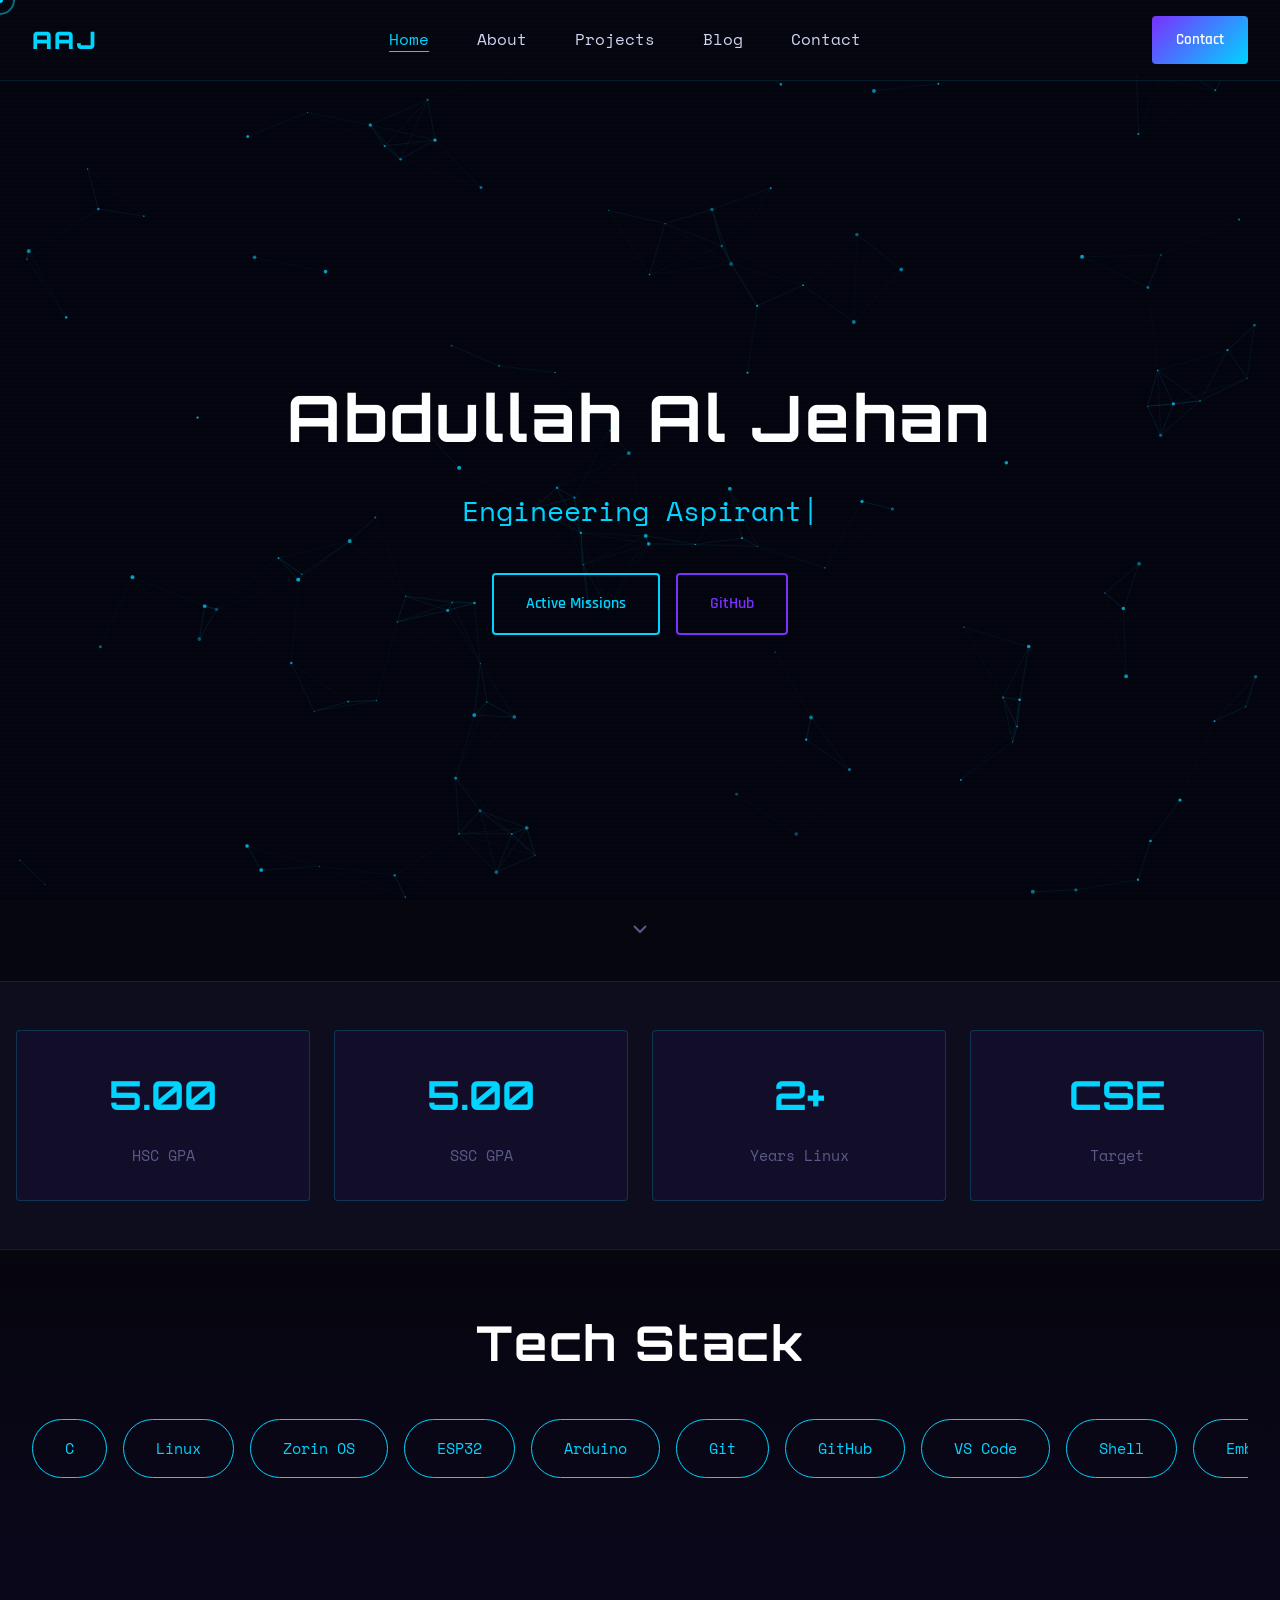
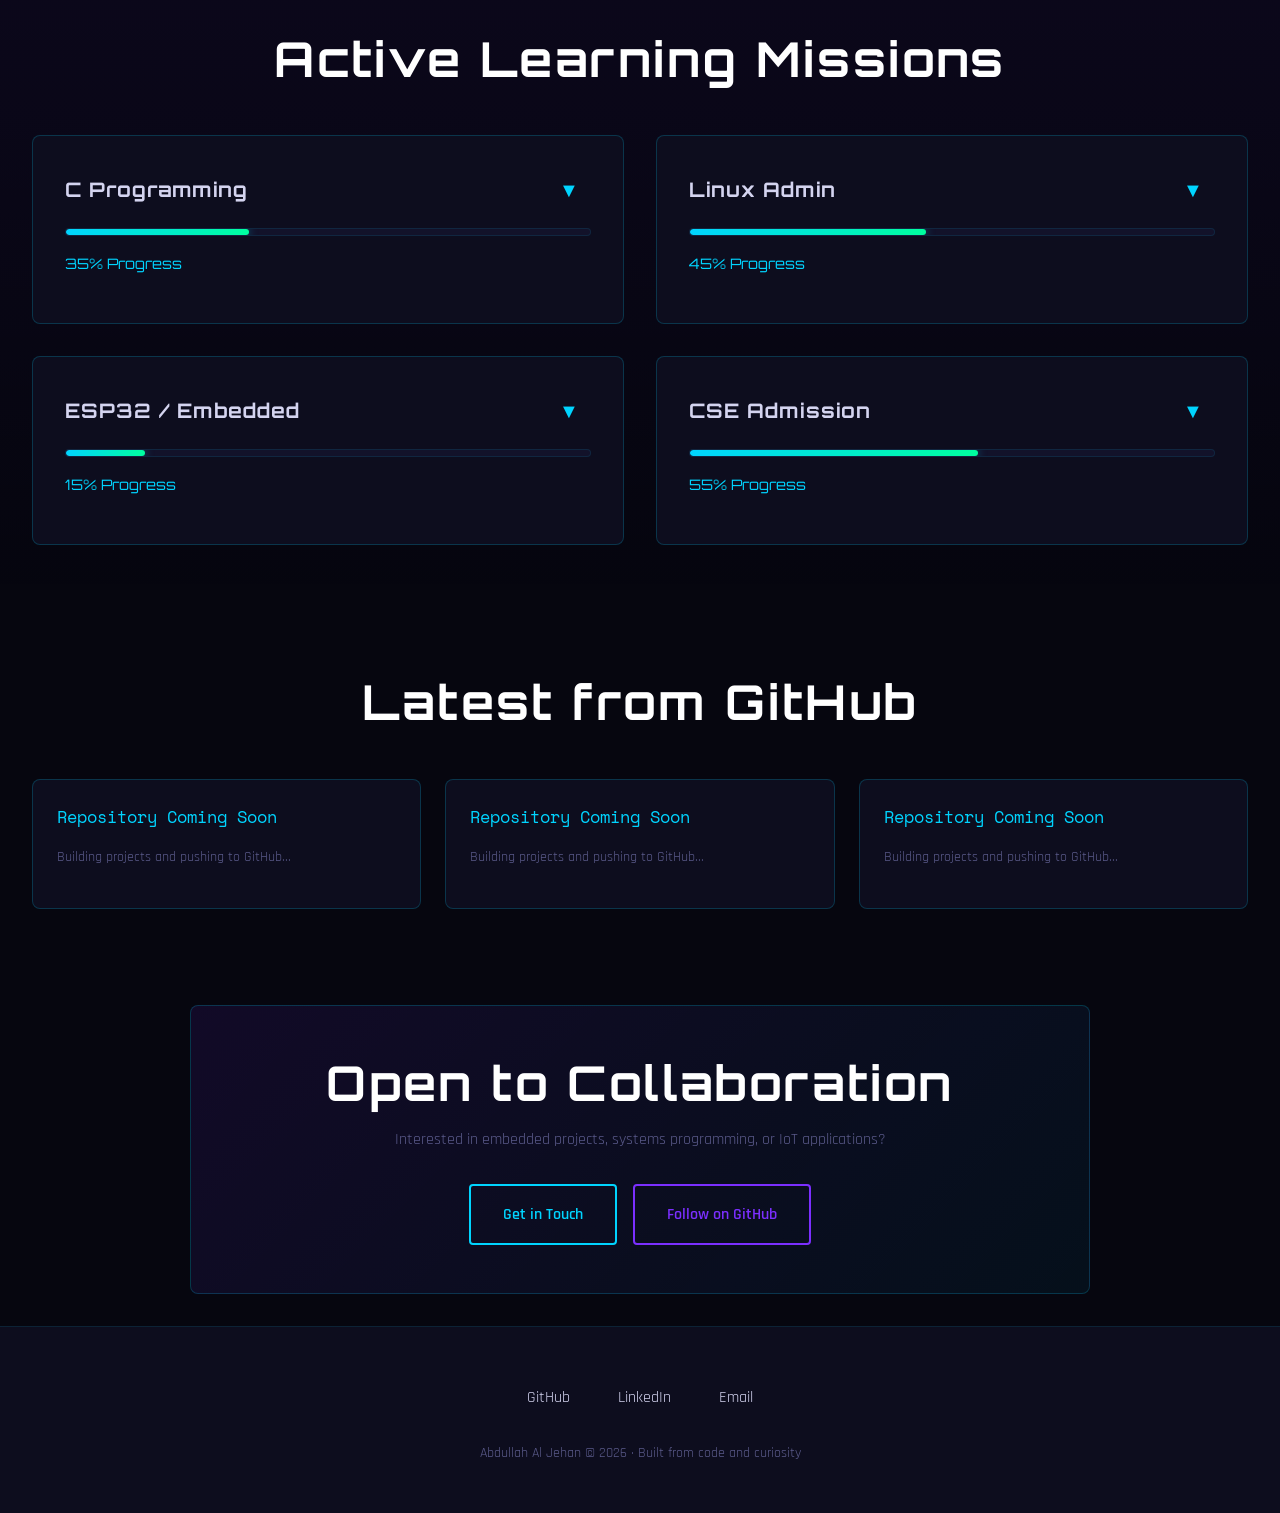
==== commit e46f7d60: "fix: nav resize close, active link detection, project filters, favicon on all pages - Navigation: cl" ====
--- a/index.html
+++ b/index.html
@@ -41,6 +41,7 @@
   <title>Abdullah Al Jehan — Engineering Aspirant</title>
   <link rel="preconnect" href="https://fonts.googleapis.com">
   <link rel="preconnect" href="https://fonts.gstatic.com" crossorigin>
+  <link rel="icon" href="data:image/svg+xml,<svg xmlns='http://www.w3.org/2000/svg' viewBox='0 0 100 100'><text y='.9em' font-size='90'>⚡</text></svg>">
   <link rel="stylesheet" href="style.css">
 </head>
 <body>
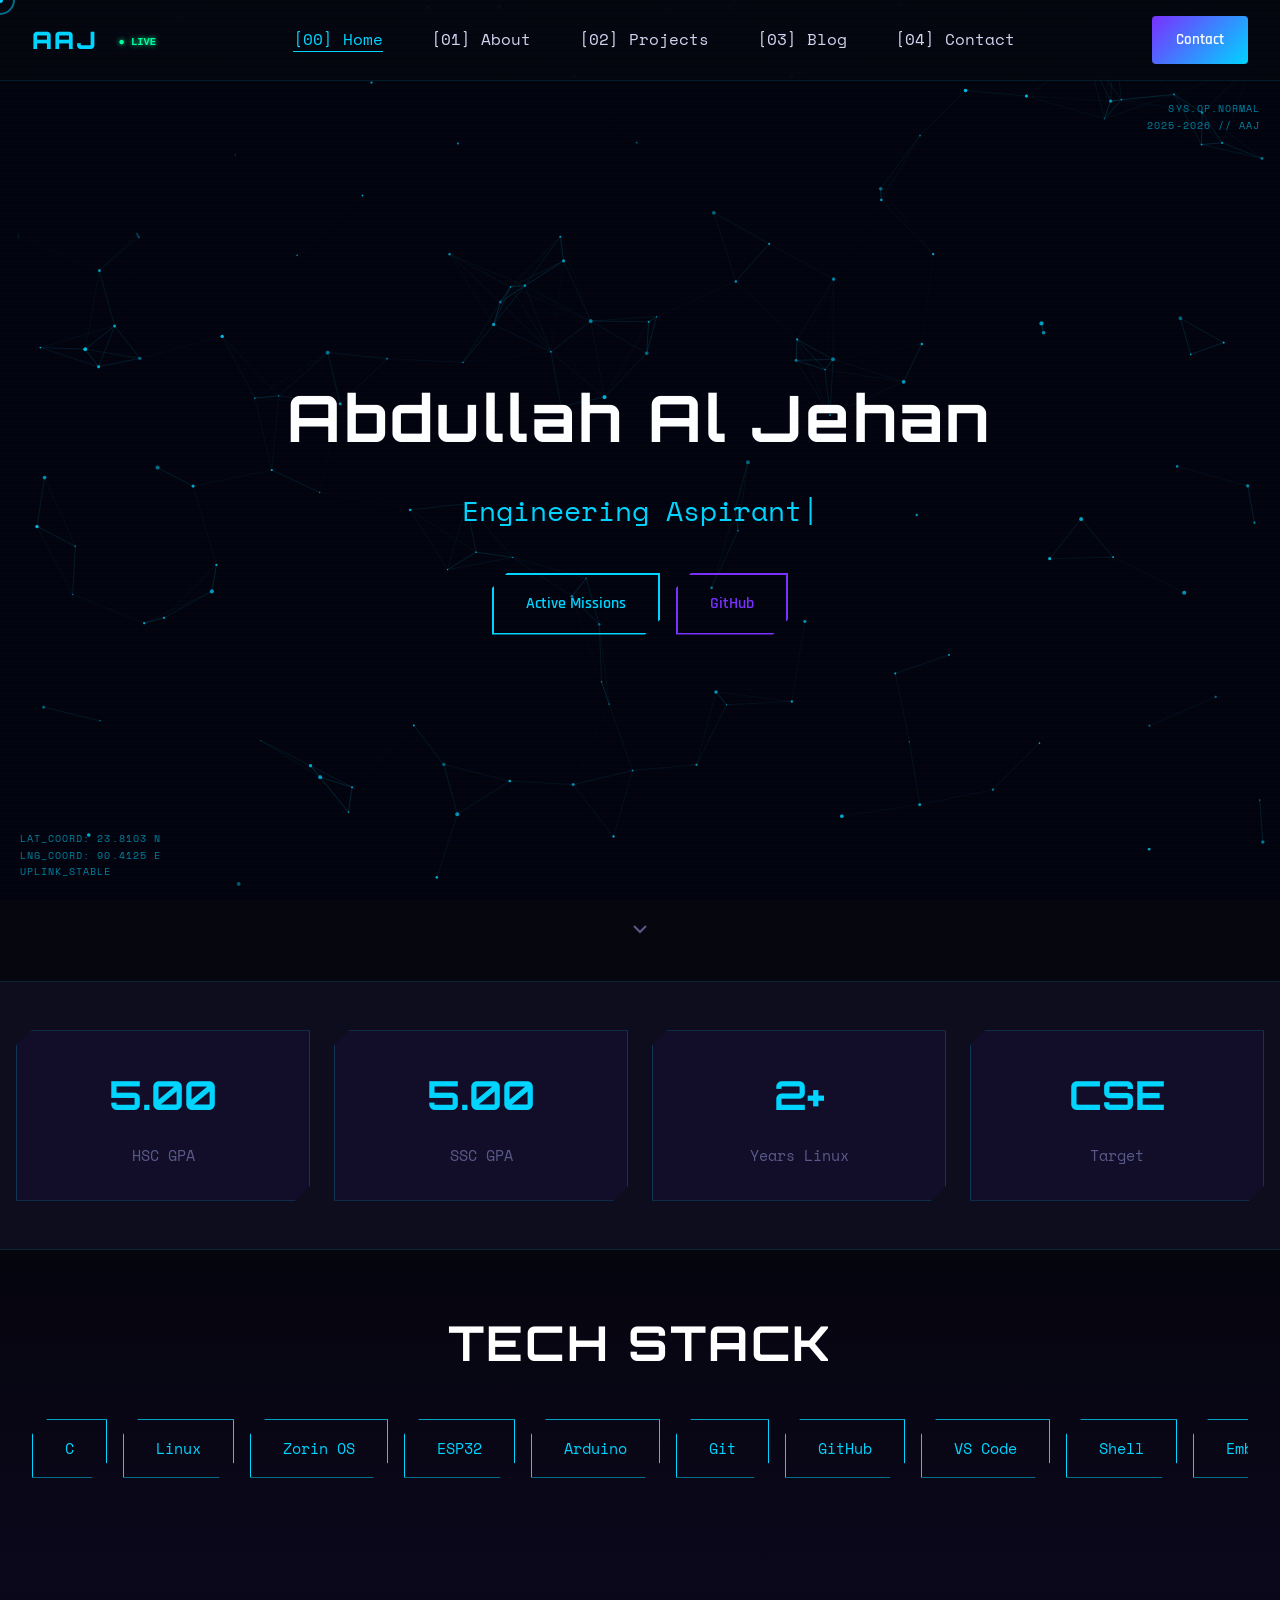
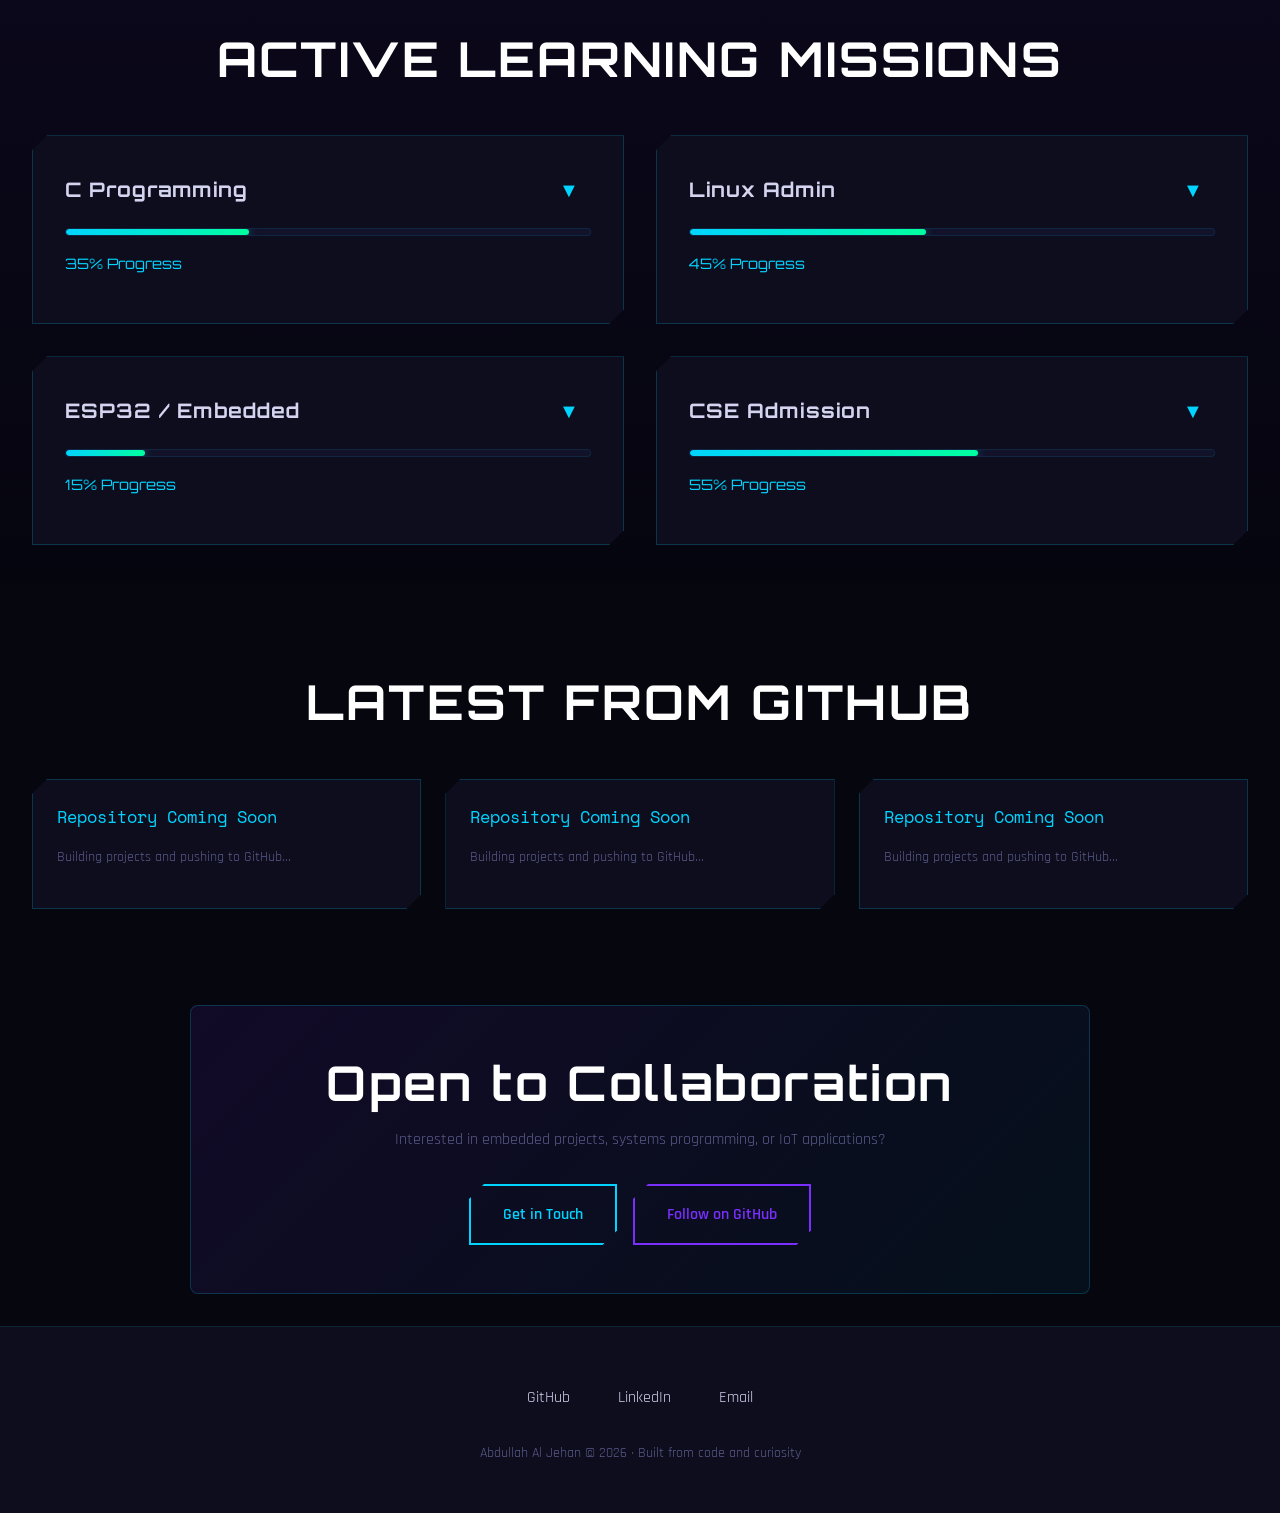
==== commit 525acb4b: "fix: repository cleanup and phase 4 premium hud styling - Removed unused BUILD_SUMMARY.md, DEPLOYMEN" ====
--- a/index.html
+++ b/index.html
@@ -45,6 +45,8 @@
   <link rel="stylesheet" href="style.css">
 </head>
 <body>
+  <div class="hud-text hud-bottom-left">LAT_COORD: 23.8103 N<br>LNG_COORD: 90.4125 E<br>UPLINK_STABLE</div>
+  <div class="hud-text hud-top-right">SYS.OP.NORMAL<br>2025-2026 // AAJ</div>
   <div class="cursor-dot"></div>
   <div class="cursor-ring"></div>
   <a href="#main" class="skip-to-main">Skip to main content</a>
@@ -52,24 +54,24 @@
 
   <nav>
     <div class="nav-container">
-      <a href="index.html" class="nav-logo">AAJ</a>
+      <a href="index.html" class="nav-logo">AAJ <span class="live-indicator">● LIVE</span></a>
       <ul class="nav-menu">
-        <li><a href="index.html">Home</a></li>
-        <li><a href="about.html">About</a></li>
-        <li><a href="projects.html">Projects</a></li>
-        <li><a href="blog.html">Blog</a></li>
-        <li><a href="contact.html">Contact</a></li>
+        <li><a href="index.html">[00] Home</a></li>
+        <li><a href="about.html">[01] About</a></li>
+        <li><a href="projects.html">[02] Projects</a></li>
+        <li><a href="blog.html">[03] Blog</a></li>
+        <li><a href="contact.html">[04] Contact</a></li>
       </ul>
       <a href="contact.html" class="nav-cta">Contact</a>
       <button class="hamburger" aria-label="Open navigation menu" aria-expanded="false">☰</button>
     </div>
     <div class="drawer">
       <ul class="drawer-menu">
-        <li><a href="index.html">Home</a></li>
-        <li><a href="about.html">About</a></li>
-        <li><a href="projects.html">Projects</a></li>
-        <li><a href="blog.html">Blog</a></li>
-        <li><a href="contact.html">Contact</a></li>
+        <li><a href="index.html">[00] Home</a></li>
+        <li><a href="about.html">[01] About</a></li>
+        <li><a href="projects.html">[02] Projects</a></li>
+        <li><a href="blog.html">[03] Blog</a></li>
+        <li><a href="contact.html">[04] Contact</a></li>
       </ul>
     </div>
   </nav>
--- a/style.css
+++ b/style.css
@@ -1475,3 +1475,76 @@
 
   .nav-container { padding: 0 calc(var(--spacing-unit)); }
 }
+
+/* ===== PHASE 4 : HUD & PREMIUM AESTHETICS ===== */
+
+/* Cyber-Chamfer geometry */
+.btn, .stat-card, .mission-card, .repo-card, .skill-pill, .blog-card, .education-card, .award-card, .contact-card {
+  clip-path: polygon(15px 0, 100% 0, 100% calc(100% - 15px), calc(100% - 15px) 100%, 0 100%, 0 15px);
+  border-radius: 0 !important;
+}
+
+/* Targeting Brackets */
+.target-brackets {
+  position: relative;
+  padding: 10px;
+}
+.target-brackets::before, .target-brackets::after {
+  content: '';
+  position: absolute;
+  width: 40px;
+  height: 40px;
+  border: 2px solid var(--cyan);
+  pointer-events: none;
+  z-index: 5;
+}
+.target-brackets::before {
+  top: 0; left: 0;
+  border-bottom: none; border-right: none;
+}
+.target-brackets::after {
+  bottom: 0; right: 0;
+  border-top: none; border-left: none;
+}
+
+/* HUD Text Overlays */
+.hud-text {
+  position: fixed;
+  font-family: 'Space Mono', monospace;
+  font-size: 0.65rem;
+  color: var(--cyan);
+  opacity: 0.6;
+  pointer-events: none;
+  z-index: 99;
+  letter-spacing: 0.1em;
+  text-transform: uppercase;
+}
+.hud-bottom-left { bottom: 20px; left: 20px; }
+.hud-top-right { top: 100px; right: 20px; text-align: right; }
+
+@media (max-width: 768px) {
+  .hud-text { display: none; }
+}
+
+/* Live Indicator */
+.live-indicator {
+  font-family: 'Space Mono', monospace;
+  font-size: 0.65rem;
+  color: var(--green);
+  margin-left: 10px;
+  text-shadow: 0 0 5px var(--green);
+  animation: pulse-op 2s infinite;
+  display: inline-block;
+  vertical-align: middle;
+  letter-spacing: normal;
+}
+@keyframes pulse-op {
+  0%, 100% { opacity: 1; }
+  50% { opacity: 0.3; }
+}
+
+/* Additional tech fonts for headings */
+.section-title {
+  text-transform: uppercase;
+}
+
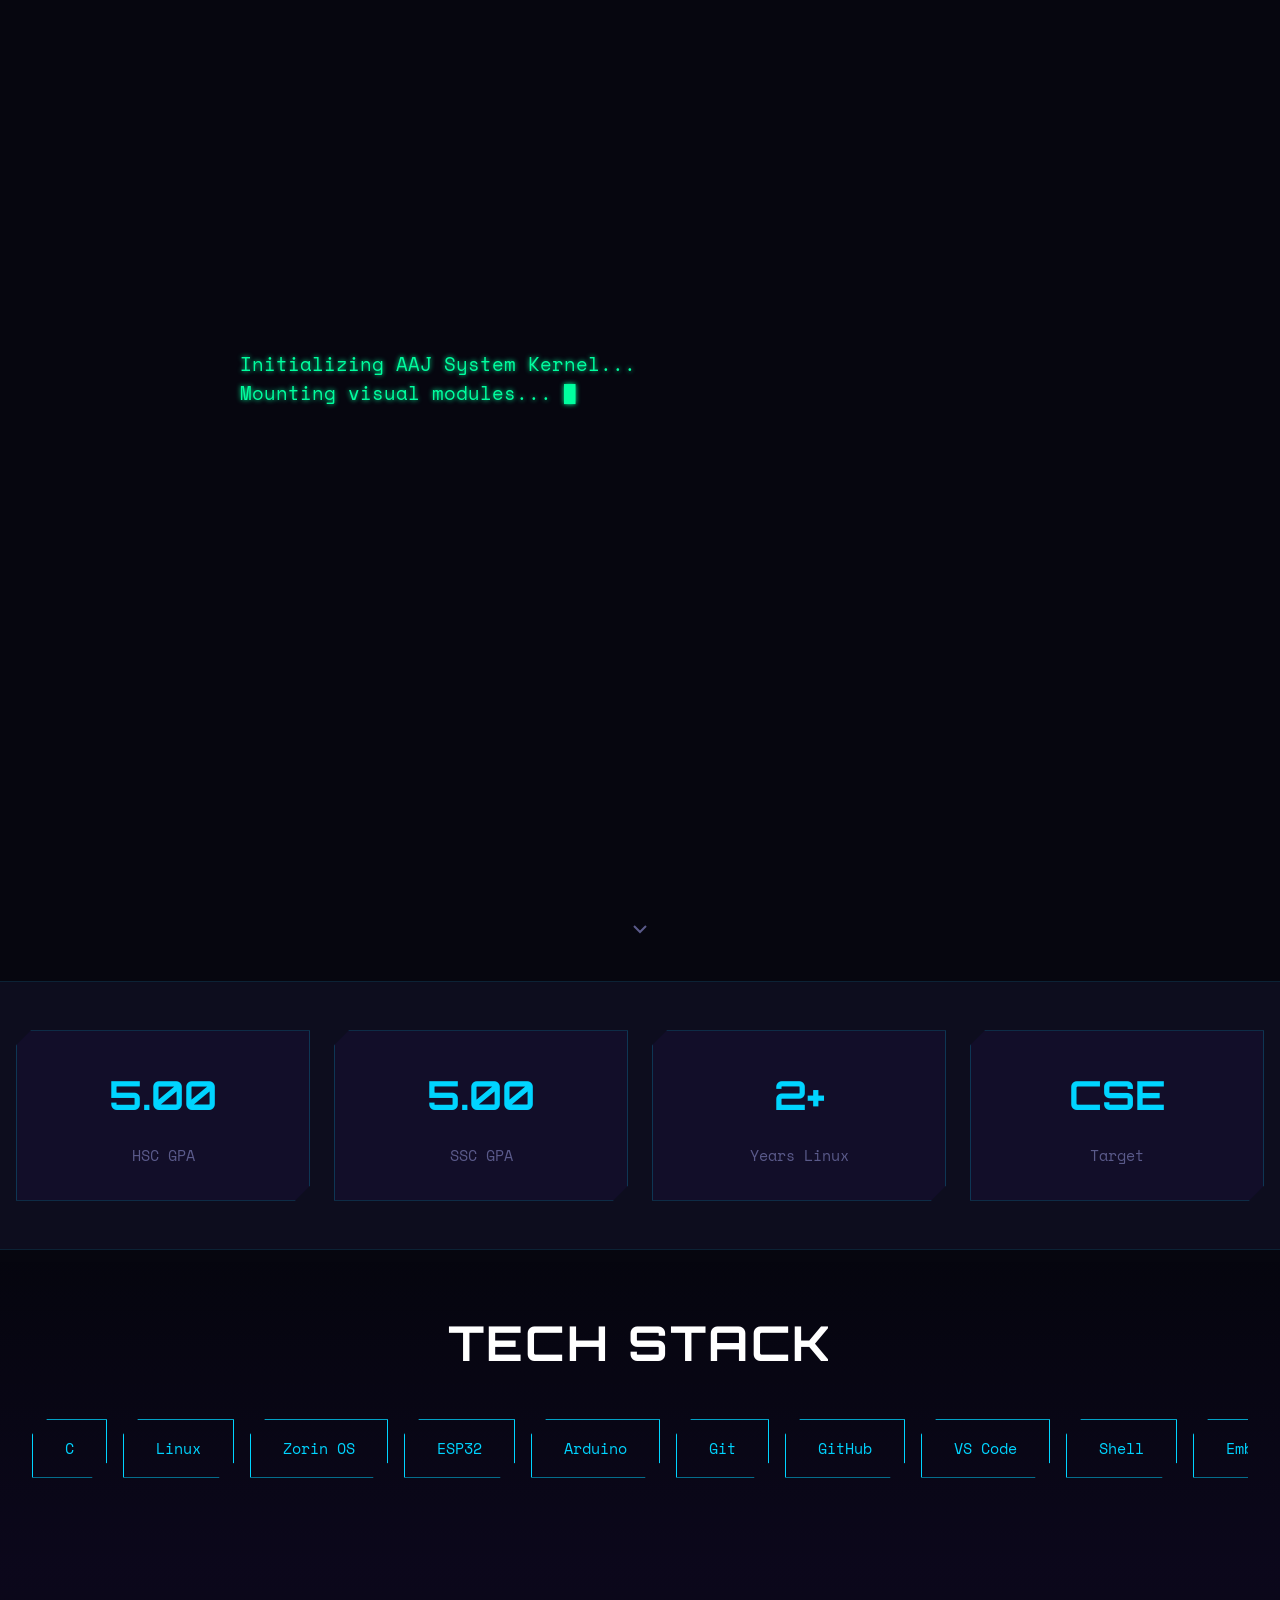
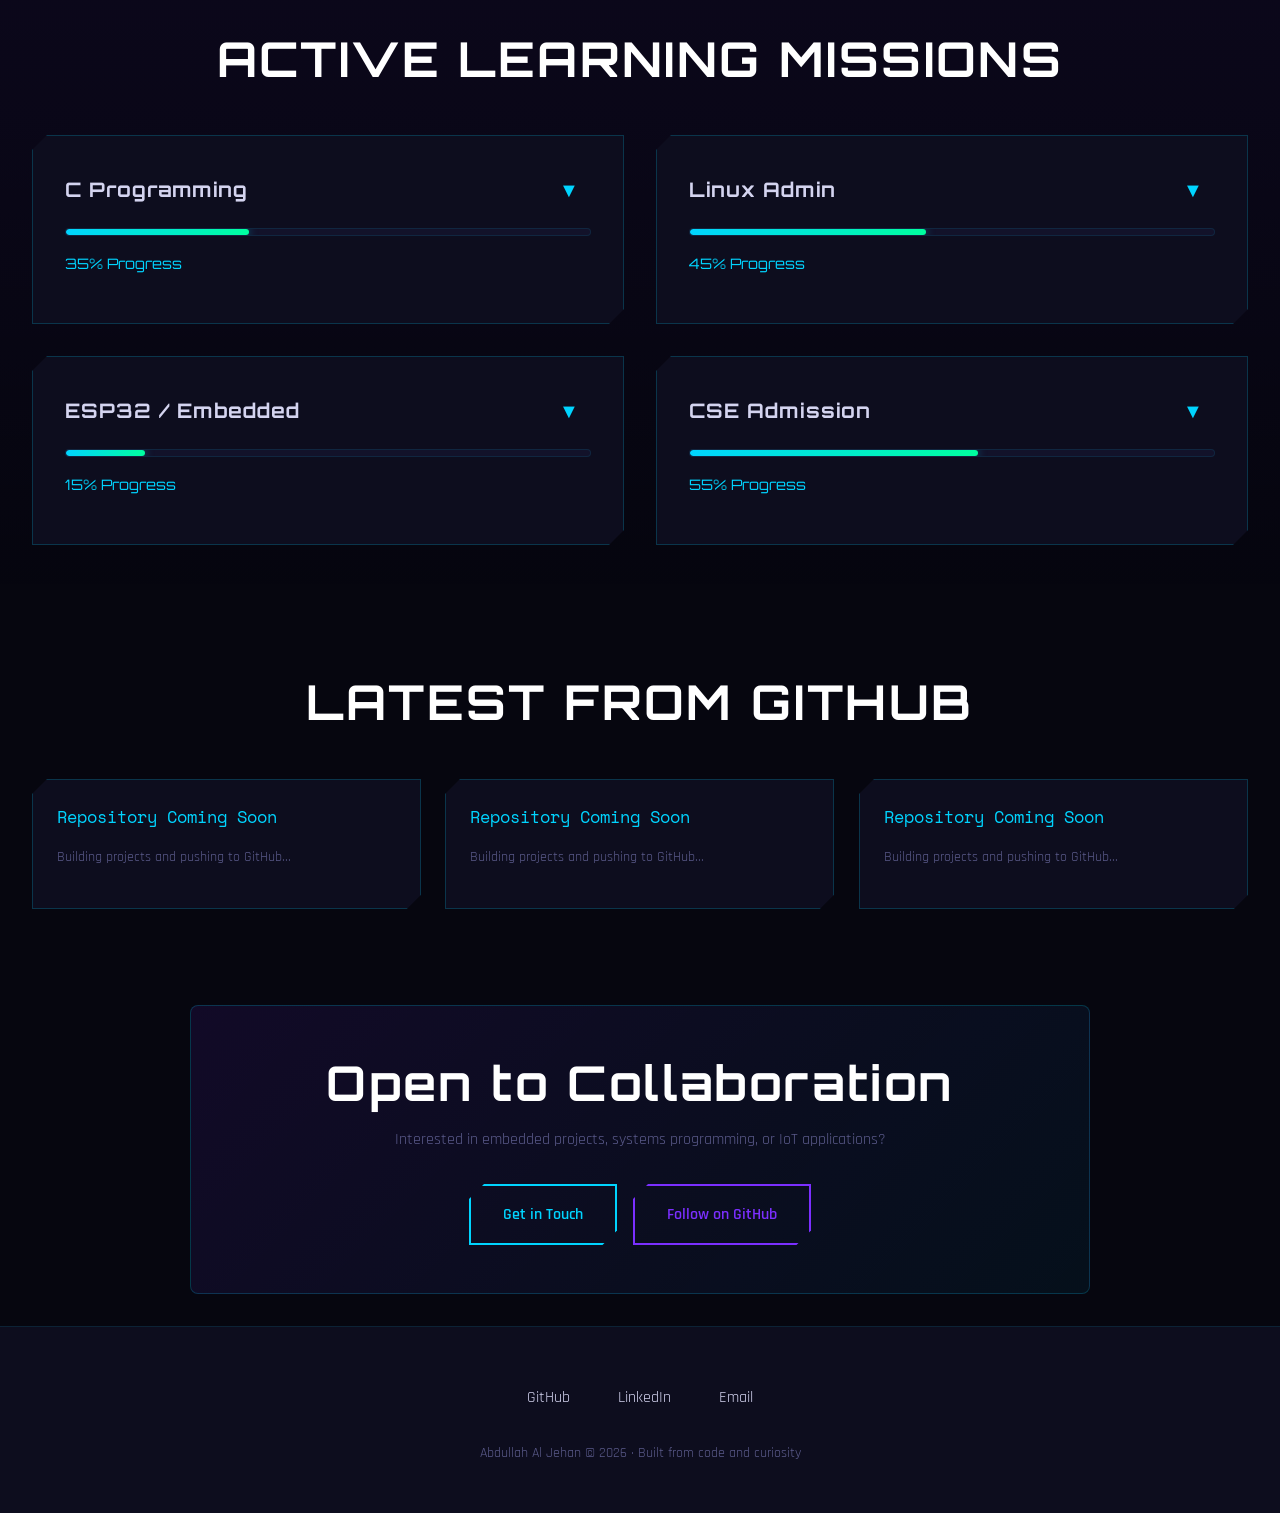
==== commit 66cf0b8d: "feat: phase 5 premium interactions (tilt, scramble, magnetic cursor, preloader)" ====
--- a/index.html
+++ b/index.html
@@ -45,6 +45,9 @@
   <link rel="stylesheet" href="style.css">
 </head>
 <body>
+  <div id="preloader" class="preloader">
+    <div class="terminal-text" id="terminalText"></div>
+  </div>
   <div class="hud-text hud-bottom-left">LAT_COORD: 23.8103 N<br>LNG_COORD: 90.4125 E<br>UPLINK_STABLE</div>
   <div class="hud-text hud-top-right">SYS.OP.NORMAL<br>2025-2026 // AAJ</div>
   <div class="cursor-dot"></div>
--- a/style.css
+++ b/style.css
@@ -70,9 +70,44 @@
   border-radius: 50%;
   pointer-events: none;
   z-index: 10000;
-  transition: transform 0.15s ease-out, width 0.2s ease, height 0.2s ease;
+  transition: width 0.2s cubic-bezier(0.2, 0.8, 0.2, 1), height 0.2s cubic-bezier(0.2, 0.8, 0.2, 1), border-radius 0.2s, background 0.2s, border-color 0.2s;
   transform: translate(-50%, -50%);
-}
+  transform-origin: 0 0;
+  will-change: width, height, transform;
+}
+
+.cursor-ring.magnetic {
+  background: rgba(0, 212, 255, 0.1);
+  border-color: rgba(0, 212, 255, 0.8);
+  border-radius: 4px; /* match cyber theme */
+  box-shadow: 0 0 15px rgba(0, 212, 255, 0.2);
+}
+
+/* Preloader styles */
+.preloader {
+  position: fixed; top: 0; left: 0; width: 100%; height: 100vh;
+  background: var(--bg); z-index: 999999;
+  display: flex; align-items: center; justify-content: center;
+  transition: opacity 0.4s ease-out, visibility 0.4s ease-out;
+}
+.preloader.hidden { opacity: 0; visibility: hidden; pointer-events: none; }
+
+.terminal-text {
+  font-family: 'Space Mono', monospace; font-size: clamp(0.9rem, 1.5vw, 1.2rem);
+  color: var(--green); text-shadow: 0 0 5px var(--green);
+  white-space: pre-wrap; width: 90%; max-width: 800px;
+  min-height: 200px; line-height: 1.5;
+}
+.terminal-text::after {
+  content: '█'; animation: blink-cursor 1s step-end infinite;
+}
+
+/* 3D Hardware acceleration for tilt cards */
+.mission-card, .repo-card {
+  will-change: transform;
+  transform-style: preserve-3d;
+}
+
 
 /* Skip to main */
 .skip-to-main {
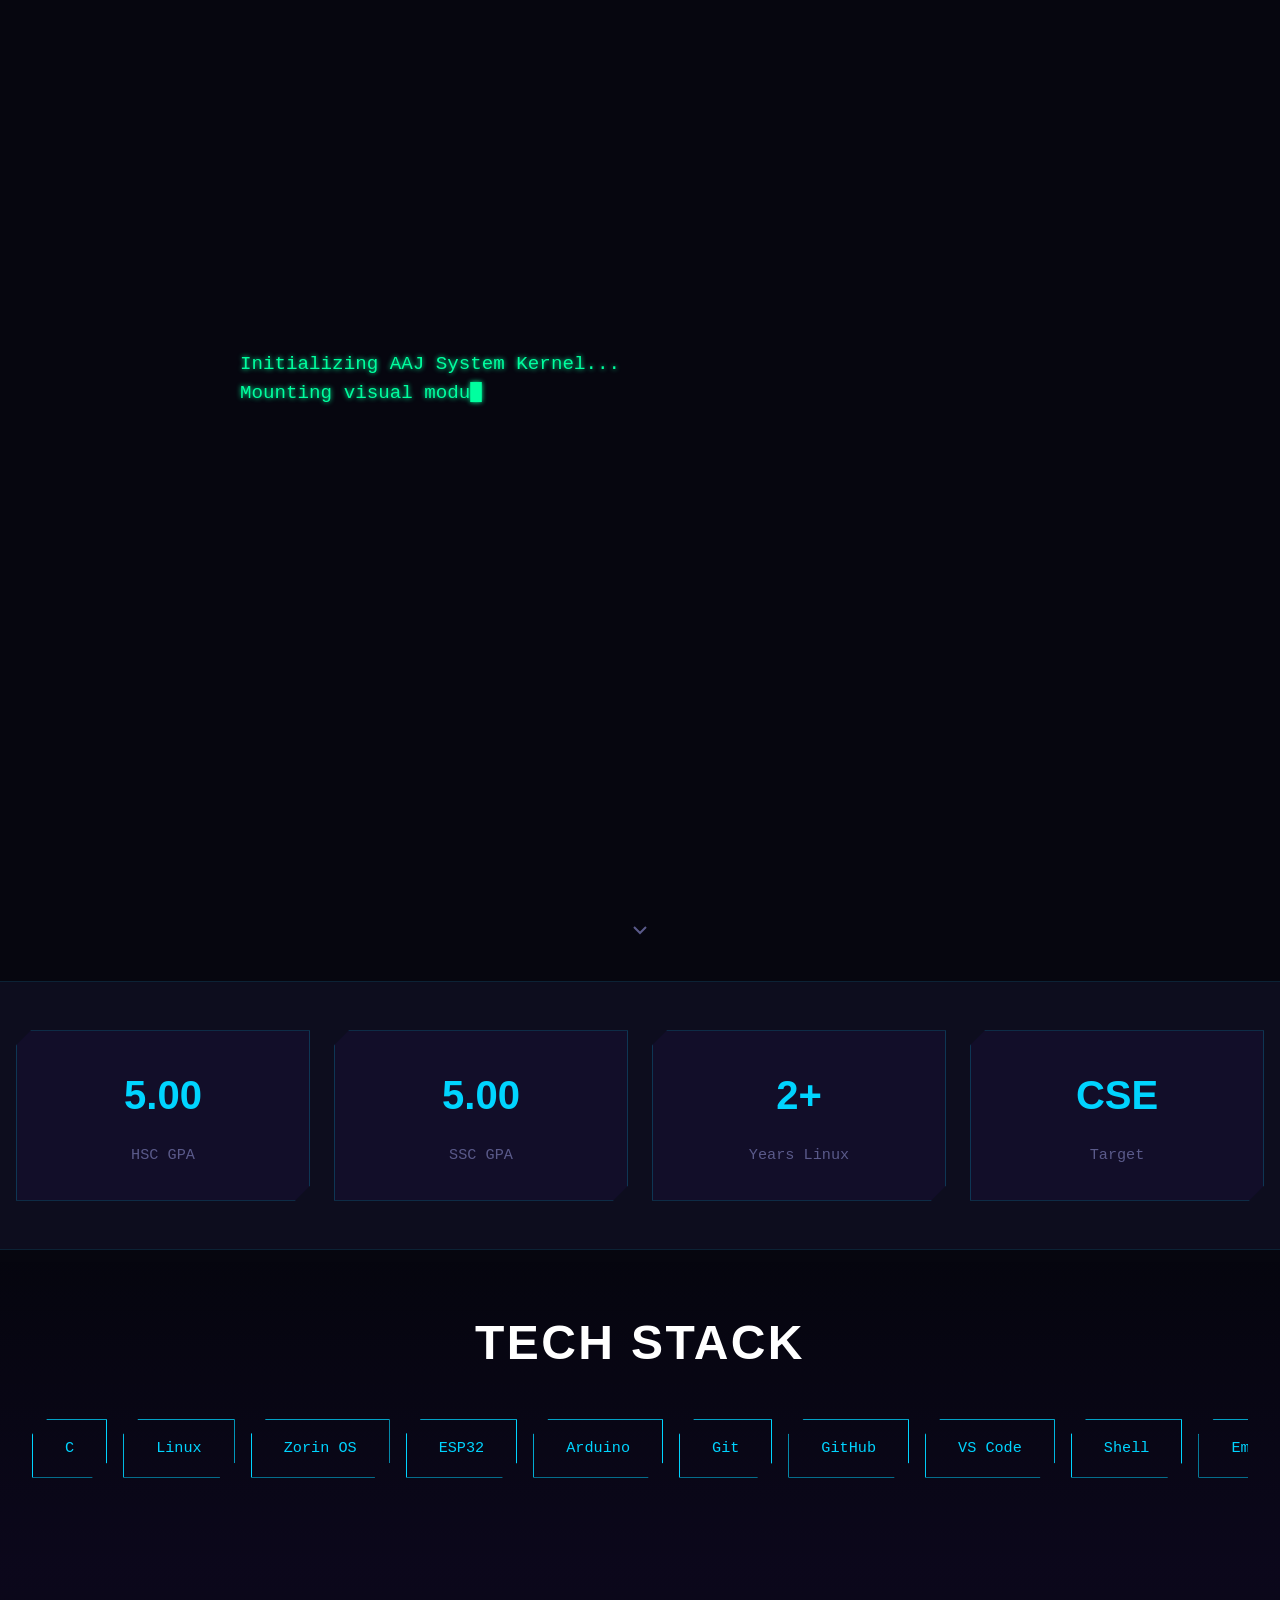
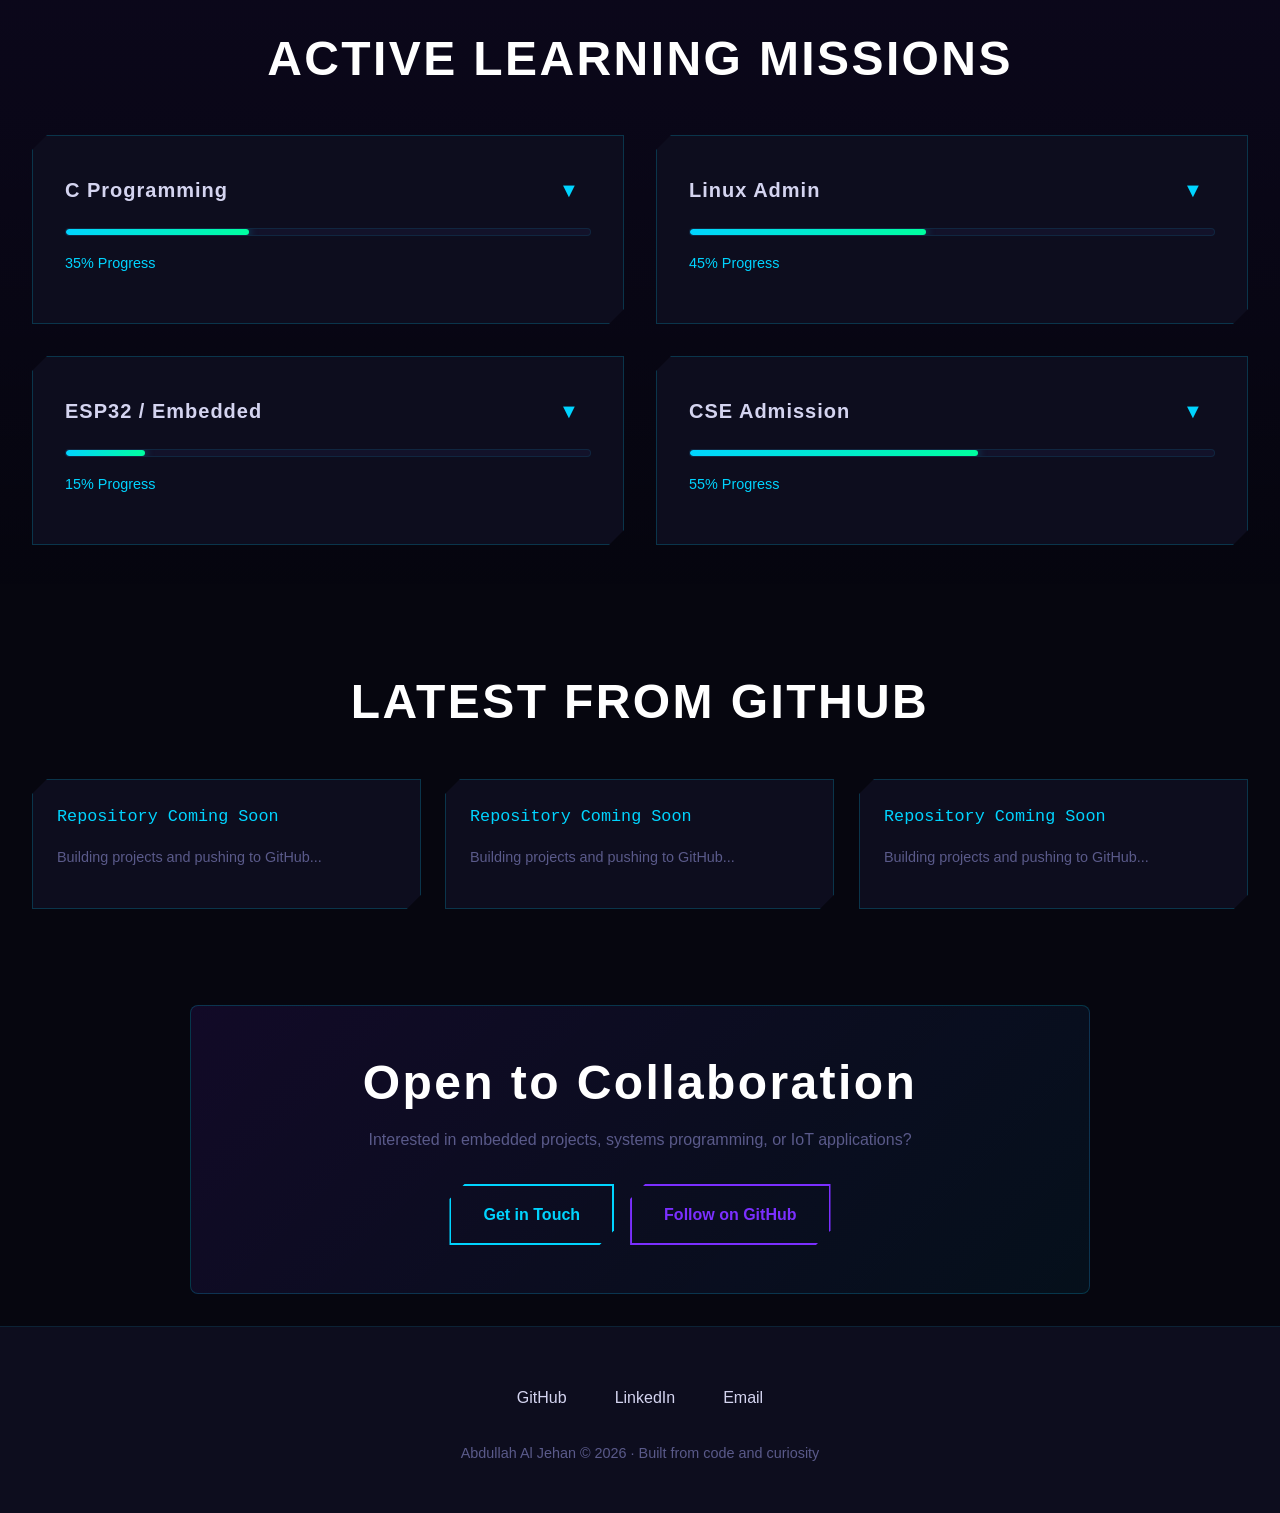
==== commit 5ed2d3f8: "feat: serverless backend fallback, anti-spam honeypot, XSS sanitization, and strict CSP tags" ====
--- a/index.html
+++ b/index.html
@@ -3,6 +3,7 @@
 <head>
   <meta charset="UTF-8">
   <meta name="viewport" content="width=device-width, initial-scale=1.0">
+  <meta http-equiv="Content-Security-Policy" content="default-src 'self'; script-src 'self' 'unsafe-inline' 'unsafe-eval' https://embed.tawk.to https://*.tawk.to; style-src 'self' 'unsafe-inline' https://fonts.googleapis.com; font-src 'self' https://fonts.gstatic.com https://*.tawk.to; img-src 'self' data: https://avatars.githubusercontent.com https://ghchart.rshah.org https://*.tawk.to; connect-src 'self' https://api.github.com https://api.web3forms.com wss://*.tawk.to; frame-src https://*.tawk.to;">
   <meta name="description" content="Abdullah Al Jehan — Engineering aspirant from Dhaka, Bangladesh. Learning C, Linux, and embedded systems from the ground up.">
   <meta name="author" content="Abdullah Al Jehan">
 
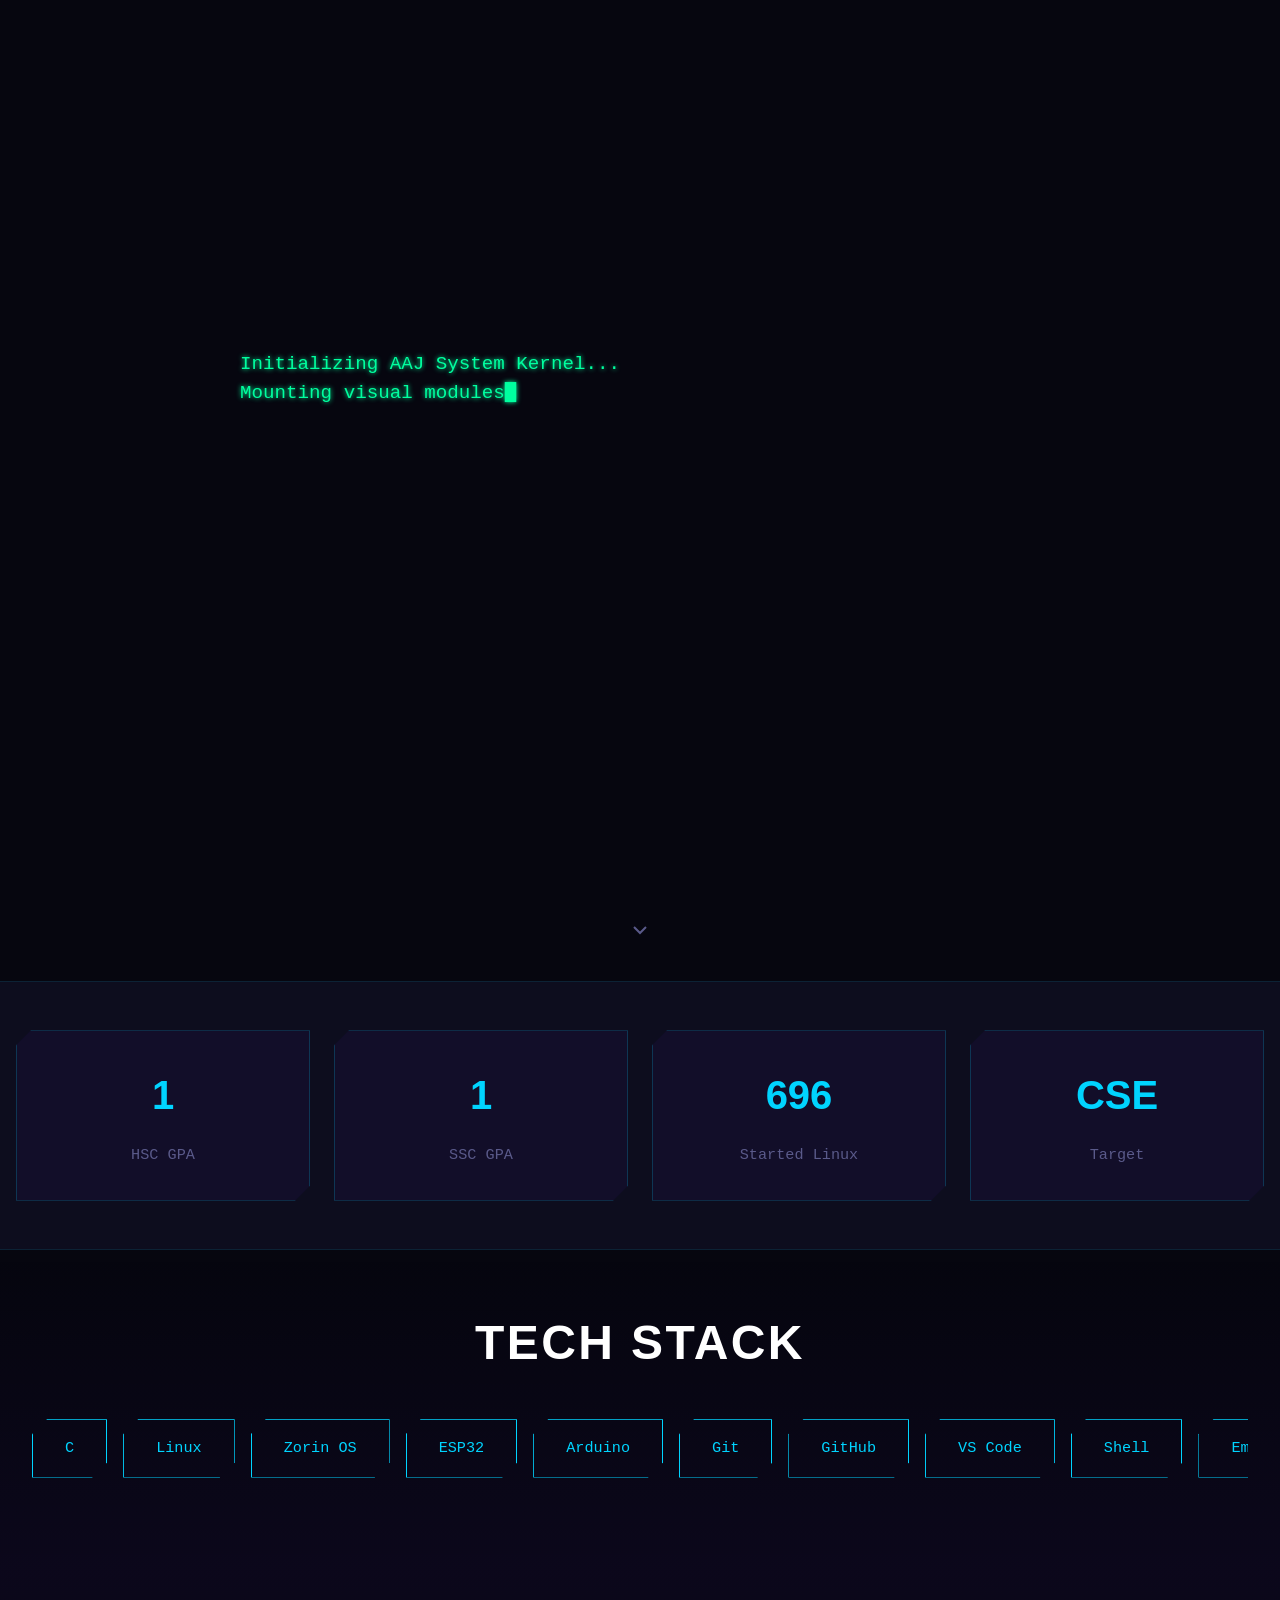
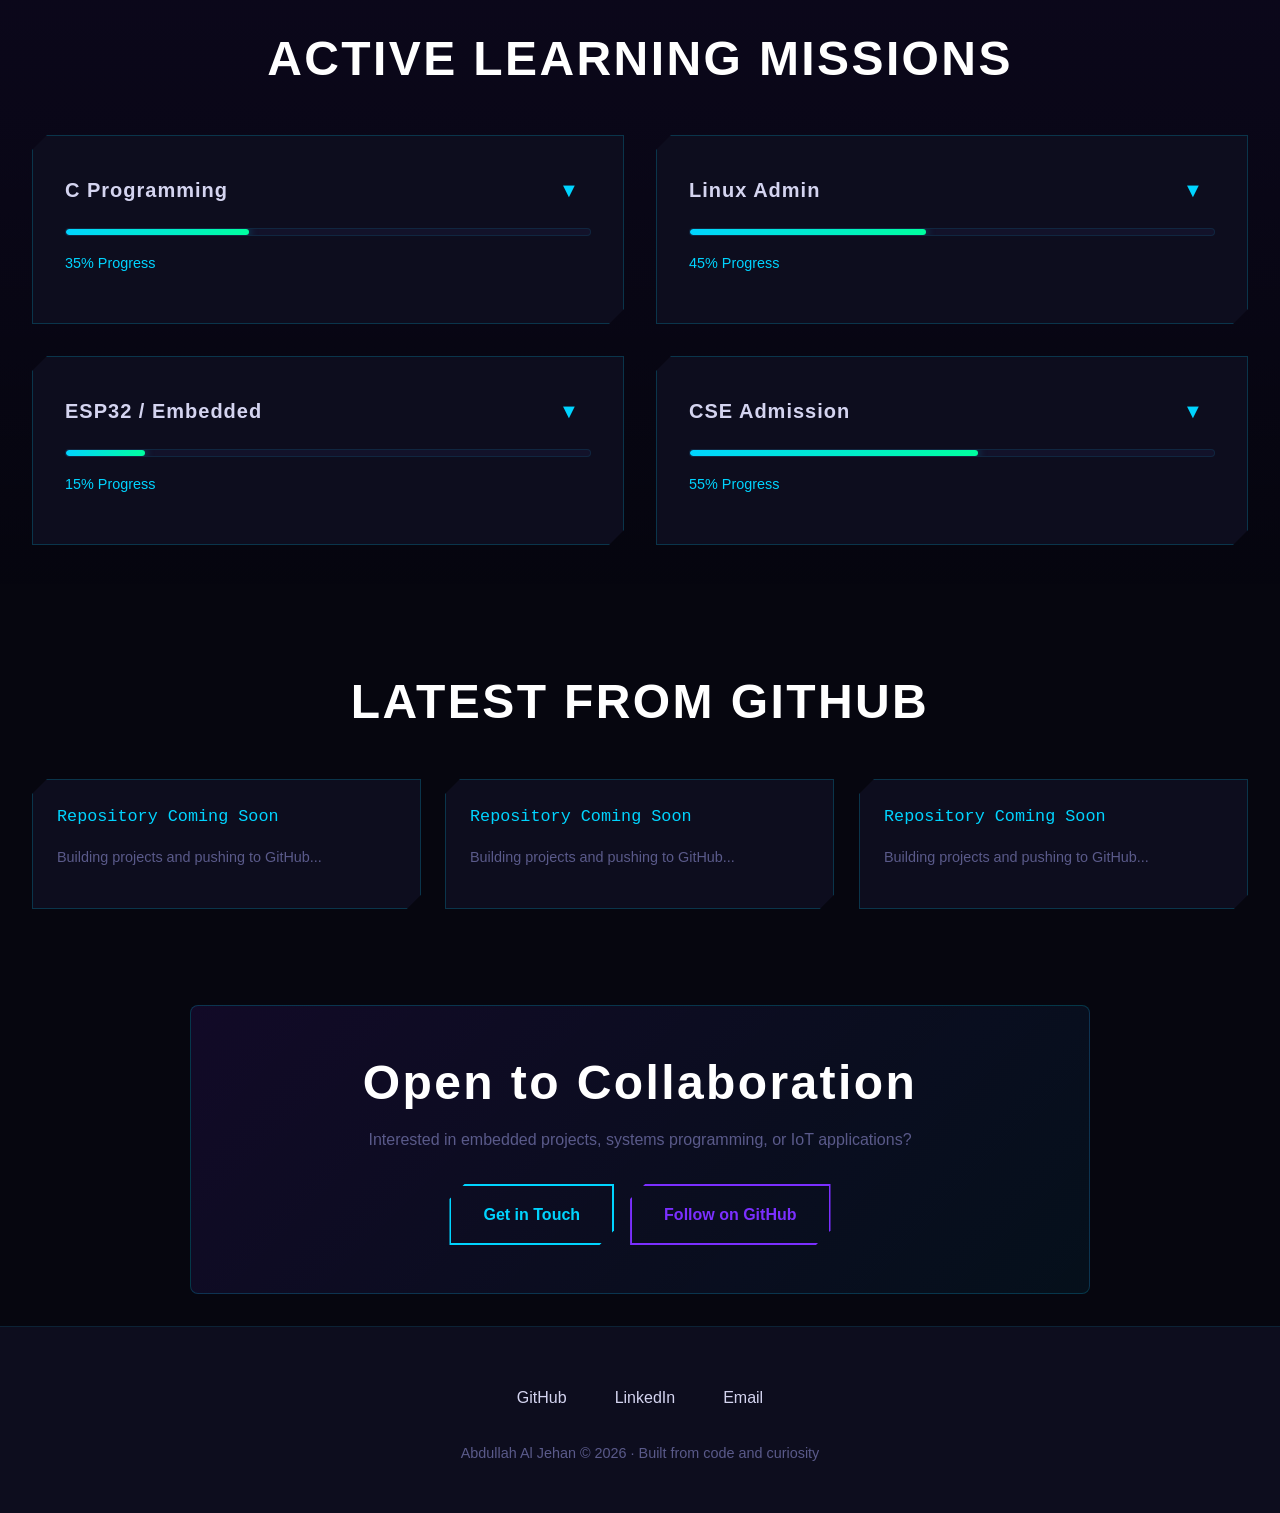
==== commit 787fbfe0: "feat: hardening security (CSP), fixing SEO URLs, and re-implementing StatCounters animation" ====
--- a/index.html
+++ b/index.html
@@ -3,20 +3,20 @@
 <head>
   <meta charset="UTF-8">
   <meta name="viewport" content="width=device-width, initial-scale=1.0">
-  <meta http-equiv="Content-Security-Policy" content="default-src 'self'; script-src 'self' 'unsafe-inline' 'unsafe-eval' https://embed.tawk.to https://*.tawk.to; style-src 'self' 'unsafe-inline' https://fonts.googleapis.com; font-src 'self' https://fonts.gstatic.com https://*.tawk.to; img-src 'self' data: https://avatars.githubusercontent.com https://ghchart.rshah.org https://*.tawk.to; connect-src 'self' https://api.github.com https://api.web3forms.com wss://*.tawk.to; frame-src https://*.tawk.to;">
+  <meta http-equiv="Content-Security-Policy" content="default-src 'self'; script-src 'self' 'unsafe-inline' https://embed.tawk.to https://*.tawk.to; style-src 'self' 'unsafe-inline' https://fonts.googleapis.com; font-src 'self' https://fonts.gstatic.com https://*.tawk.to; img-src 'self' data: https://avatars.githubusercontent.com https://ghchart.rshah.org https://*.tawk.to; connect-src 'self' https://api.github.com https://api.web3forms.com wss://*.tawk.to; frame-src https://*.tawk.to;">
   <meta name="description" content="Abdullah Al Jehan — Engineering aspirant from Dhaka, Bangladesh. Learning C, Linux, and embedded systems from the ground up.">
   <meta name="author" content="Abdullah Al Jehan">
 
   <meta property="og:type" content="website">
   <meta property="og:title" content="Abdullah Al Jehan — Engineering Aspirant">
   <meta property="og:description" content="Systems engineer learning C, Linux, and embedded systems. Founding Advisor at Kynatium Labs.">
-  <meta property="og:image" content="https://abdullahaljehan-me.github.io/assets/og-image.jpg">
-  <meta property="og:url" content="https://abdullahaljehan-me.github.io/">
+  <meta property="og:image" content="https://abdullahaljehan-me.github.io/abdullahaljehan-me/assets/og-image.jpg">
+  <meta property="og:url" content="https://abdullahaljehan-me.github.io/abdullahaljehan-me/">
   <meta name="twitter:card" content="summary_large_image">
   <meta name="twitter:title" content="Abdullah Al Jehan — Engineering Aspirant">
   <meta name="twitter:description" content="Systems engineer learning C, Linux, and embedded systems. Founding Advisor at Kynatium Labs.">
 
-  <link rel="canonical" href="https://abdullahaljehan-me.github.io/">
+  <link rel="canonical" href="https://abdullahaljehan-me.github.io/abdullahaljehan-me/">
 
   <script type="application/ld+json">
   {
@@ -104,16 +104,16 @@
     <section class="stats">
       <div class="stats-grid">
         <div class="stat-card">
-          <div class="stat-value">5.00</div>
+          <div class="stat-value" data-target="5.00">0.00</div>
           <div class="stat-label">HSC GPA</div>
         </div>
         <div class="stat-card">
-          <div class="stat-value">5.00</div>
+          <div class="stat-value" data-target="5.00">0.00</div>
           <div class="stat-label">SSC GPA</div>
         </div>
         <div class="stat-card">
-          <div class="stat-value">2+</div>
-          <div class="stat-label">Years Linux</div>
+          <div class="stat-value" data-target="2026">0</div>
+          <div class="stat-label">Started Linux</div>
         </div>
         <div class="stat-card">
           <div class="stat-value">CSE</div>
--- a/style.css
+++ b/style.css
@@ -183,7 +183,7 @@
   color: var(--cyan);
   text-decoration: none;
   letter-spacing: 0.1em;
-  transition: all var(--transition);
+  transition: transform 0.4s cubic-bezier(0.175, 0.885, 0.32, 1.275), border-color 0.3s ease, box-shadow 0.3s ease, opacity 0.4s ease;
 }
 
 .nav-logo:hover {
@@ -203,7 +203,7 @@
   text-decoration: none;
   font-size: clamp(0.9rem, 1.5vw, 1rem);
   font-family: 'Space Mono', monospace;
-  transition: all var(--transition);
+  transition: transform 0.4s cubic-bezier(0.175, 0.885, 0.32, 1.275), border-color 0.3s ease, box-shadow 0.3s ease, opacity 0.4s ease;
   padding: calc(var(--spacing-unit)) calc(var(--spacing-unit) * 1.5);
 }
 
@@ -223,7 +223,7 @@
   border-radius: 4px;
   font-family: 'Rajdhani', sans-serif;
   cursor: none;
-  transition: all var(--transition);
+  transition: transform 0.4s cubic-bezier(0.175, 0.885, 0.32, 1.275), border-color 0.3s ease, box-shadow 0.3s ease, opacity 0.4s ease;
   text-decoration: none;
   font-weight: 600;
   font-size: 0.95rem;
@@ -275,7 +275,7 @@
   text-decoration: none;
   font-size: 1.5rem;
   font-family: 'Space Mono', monospace;
-  transition: all var(--transition);
+  transition: transform 0.4s cubic-bezier(0.175, 0.885, 0.32, 1.275), border-color 0.3s ease, box-shadow 0.3s ease, opacity 0.4s ease;
   padding: calc(var(--spacing-unit) * 1.5);
   min-height: 44px;
   display: inline-flex;
@@ -383,7 +383,7 @@
   font-family: 'Rajdhani', sans-serif;
   font-size: clamp(0.95rem, 1.5vw, 1rem);
   font-weight: 600;
-  transition: all var(--transition);
+  transition: transform 0.4s cubic-bezier(0.175, 0.885, 0.32, 1.275), border-color 0.3s ease, box-shadow 0.3s ease, opacity 0.4s ease;
   text-decoration: none;
   display: inline-flex;
   align-items: center;
@@ -445,7 +445,7 @@
   border: 1px solid rgba(0, 212, 255, 0.2);
   border-radius: 4px;
   background: rgba(123, 47, 255, 0.05);
-  transition: all var(--transition);
+  transition: transform 0.4s cubic-bezier(0.175, 0.885, 0.32, 1.275), border-color 0.3s ease, box-shadow 0.3s ease, opacity 0.4s ease;
 }
 
 .stat-card:hover {
@@ -499,7 +499,7 @@
   background: transparent;
   color: var(--cyan);
   white-space: nowrap;
-  transition: all var(--transition);
+  transition: transform 0.4s cubic-bezier(0.175, 0.885, 0.32, 1.275), border-color 0.3s ease, box-shadow 0.3s ease, opacity 0.4s ease;
   cursor: none;
   font-family: 'Space Mono', monospace;
   font-size: clamp(0.85rem, 1.5vw, 0.95rem);
@@ -536,7 +536,7 @@
   border-radius: 8px;
   padding: calc(var(--spacing-unit) * 4);
   cursor: none;
-  transition: all var(--transition);
+  transition: transform 0.4s cubic-bezier(0.175, 0.885, 0.32, 1.275), border-color 0.3s ease, box-shadow 0.3s ease, opacity 0.4s ease;
 }
 
 .mission-card:hover {
@@ -637,7 +637,7 @@
   padding: calc(var(--spacing-unit) * 3);
   display: flex;
   flex-direction: column;
-  transition: all var(--transition);
+  transition: transform 0.4s cubic-bezier(0.175, 0.885, 0.32, 1.275), border-color 0.3s ease, box-shadow 0.3s ease, opacity 0.4s ease;
 }
 
 .repo-card:hover {
@@ -652,7 +652,7 @@
   font-family: 'Space Mono', monospace;
   font-size: 1.05rem;
   margin-bottom: calc(var(--spacing-unit) * 2);
-  transition: all var(--transition);
+  transition: transform 0.4s cubic-bezier(0.175, 0.885, 0.32, 1.275), border-color 0.3s ease, box-shadow 0.3s ease, opacity 0.4s ease;
   display: block;
 }
 
@@ -699,7 +699,7 @@
   text-decoration: none;
   font-family: 'Space Mono', monospace;
   font-size: 0.9rem;
-  transition: all var(--transition);
+  transition: transform 0.4s cubic-bezier(0.175, 0.885, 0.32, 1.275), border-color 0.3s ease, box-shadow 0.3s ease, opacity 0.4s ease;
   margin-top: auto;
   padding-top: calc(var(--spacing-unit) * 2);
 }
@@ -760,7 +760,7 @@
 .footer-links a {
   color: var(--text);
   text-decoration: none;
-  transition: all var(--transition);
+  transition: transform 0.4s cubic-bezier(0.175, 0.885, 0.32, 1.275), border-color 0.3s ease, box-shadow 0.3s ease, opacity 0.4s ease;
   padding: calc(var(--spacing-unit));
   min-height: 44px;
   display: inline-flex;
@@ -786,7 +786,7 @@
   align-items: center;
   justify-content: center;
   z-index: 98;
-  transition: all var(--transition);
+  transition: transform 0.4s cubic-bezier(0.175, 0.885, 0.32, 1.275), border-color 0.3s ease, box-shadow 0.3s ease, opacity 0.4s ease;
   font-size: 1.5rem;
 }
 
@@ -907,7 +907,7 @@
   padding: calc(var(--spacing-unit) * 3);
   border: 1px solid rgba(0, 212, 255, 0.2);
   border-radius: 8px;
-  transition: all var(--transition);
+  transition: transform 0.4s cubic-bezier(0.175, 0.885, 0.32, 1.275), border-color 0.3s ease, box-shadow 0.3s ease, opacity 0.4s ease;
 }
 
 .skill-group:hover {
@@ -952,7 +952,7 @@
   border: 1px solid rgba(0, 212, 255, 0.2);
   border-radius: 8px;
   padding: calc(var(--spacing-unit) * 4);
-  transition: all var(--transition);
+  transition: transform 0.4s cubic-bezier(0.175, 0.885, 0.32, 1.275), border-color 0.3s ease, box-shadow 0.3s ease, opacity 0.4s ease;
 }
 
 .education-card:hover, .award-card:hover {
@@ -1003,7 +1003,7 @@
   padding: calc(var(--spacing-unit) * 4);
   display: flex;
   flex-direction: column;
-  transition: all var(--transition);
+  transition: transform 0.4s cubic-bezier(0.175, 0.885, 0.32, 1.275), border-color 0.3s ease, box-shadow 0.3s ease, opacity 0.4s ease;
 }
 
 .blog-card:hover {
@@ -1074,7 +1074,7 @@
   border-radius: 4px;
   font-family: 'Space Mono', monospace;
   font-size: 0.85rem;
-  transition: all var(--transition);
+  transition: transform 0.4s cubic-bezier(0.175, 0.885, 0.32, 1.275), border-color 0.3s ease, box-shadow 0.3s ease, opacity 0.4s ease;
   min-height: 44px;
 }
 
@@ -1119,7 +1119,7 @@
   color: var(--text);
   font-family: 'Rajdhani', sans-serif;
   font-size: 1rem;
-  transition: all var(--transition);
+  transition: transform 0.4s cubic-bezier(0.175, 0.885, 0.32, 1.275), border-color 0.3s ease, box-shadow 0.3s ease, opacity 0.4s ease;
   min-height: 44px;
 }
 
@@ -1138,7 +1138,7 @@
   border-radius: 4px;
   font-family: 'Rajdhani', sans-serif;
   font-weight: 600;
-  transition: all var(--transition);
+  transition: transform 0.4s cubic-bezier(0.175, 0.885, 0.32, 1.275), border-color 0.3s ease, box-shadow 0.3s ease, opacity 0.4s ease;
   min-height: 44px;
 }
 
@@ -1182,7 +1182,7 @@
   color: var(--text);
   font-family: 'Rajdhani', sans-serif;
   font-size: 1rem;
-  transition: all var(--transition);
+  transition: transform 0.4s cubic-bezier(0.175, 0.885, 0.32, 1.275), border-color 0.3s ease, box-shadow 0.3s ease, opacity 0.4s ease;
   min-height: 44px;
 }
 
@@ -1217,7 +1217,7 @@
   font-family: 'Rajdhani', sans-serif;
   font-weight: 600;
   font-size: 1rem;
-  transition: all var(--transition);
+  transition: transform 0.4s cubic-bezier(0.175, 0.885, 0.32, 1.275), border-color 0.3s ease, box-shadow 0.3s ease, opacity 0.4s ease;
   width: 100%;
   min-height: 48px;
 }
@@ -1263,7 +1263,7 @@
   border-radius: 8px;
   padding: calc(var(--spacing-unit) * 4);
   text-align: center;
-  transition: all var(--transition);
+  transition: transform 0.4s cubic-bezier(0.175, 0.885, 0.32, 1.275), border-color 0.3s ease, box-shadow 0.3s ease, opacity 0.4s ease;
 }
 
 .contact-card:hover {
@@ -1277,7 +1277,7 @@
 .contact-card a {
   color: var(--text);
   text-decoration: none;
-  transition: all var(--transition);
+  transition: transform 0.4s cubic-bezier(0.175, 0.885, 0.32, 1.275), border-color 0.3s ease, box-shadow 0.3s ease, opacity 0.4s ease;
   word-break: break-all;
 }
 
@@ -1415,7 +1415,7 @@
   border-left: 3px solid var(--cyan);
   border-radius: 4px;
   color: var(--text);
-  transition: all var(--transition);
+  transition: transform 0.4s cubic-bezier(0.175, 0.885, 0.32, 1.275), border-color 0.3s ease, box-shadow 0.3s ease, opacity 0.4s ease;
 }
 
 .coming-soon-item:hover { border-left-color: var(--purple); background: rgba(123, 47, 255, 0.05); }
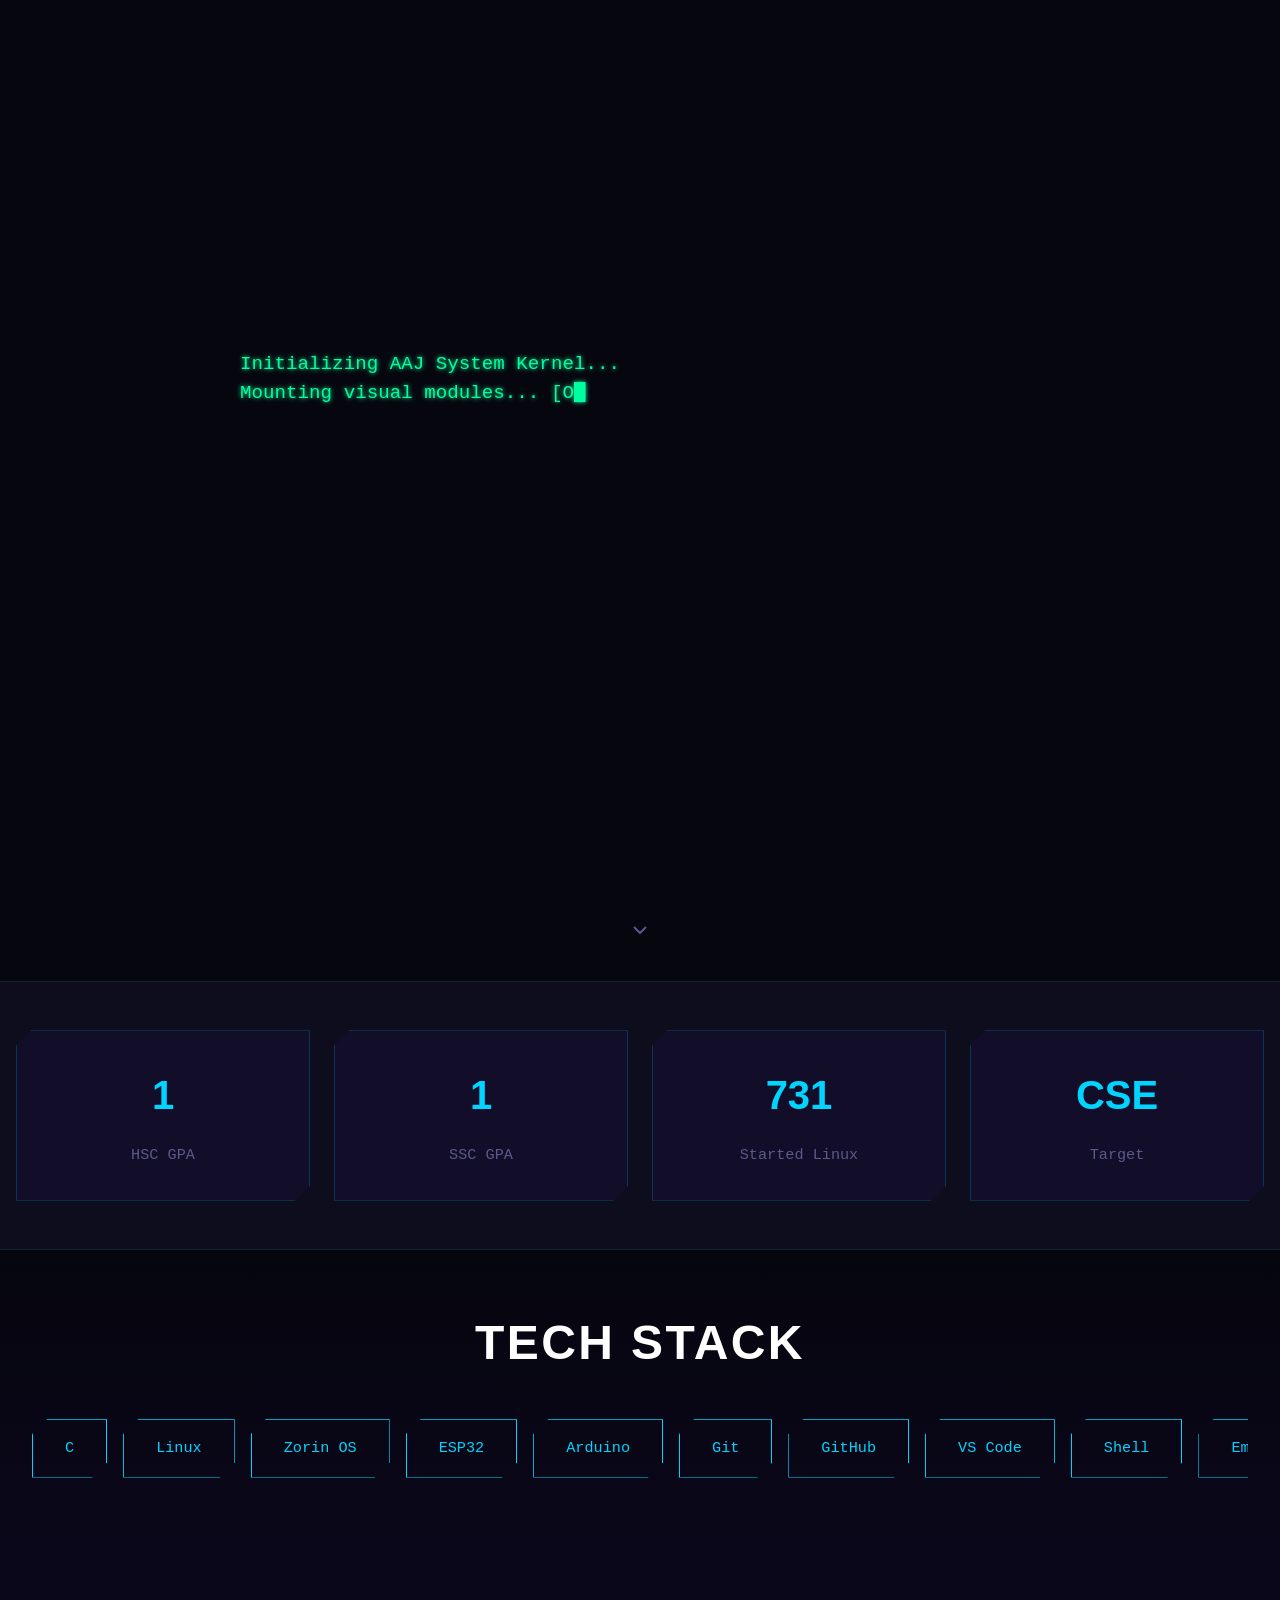
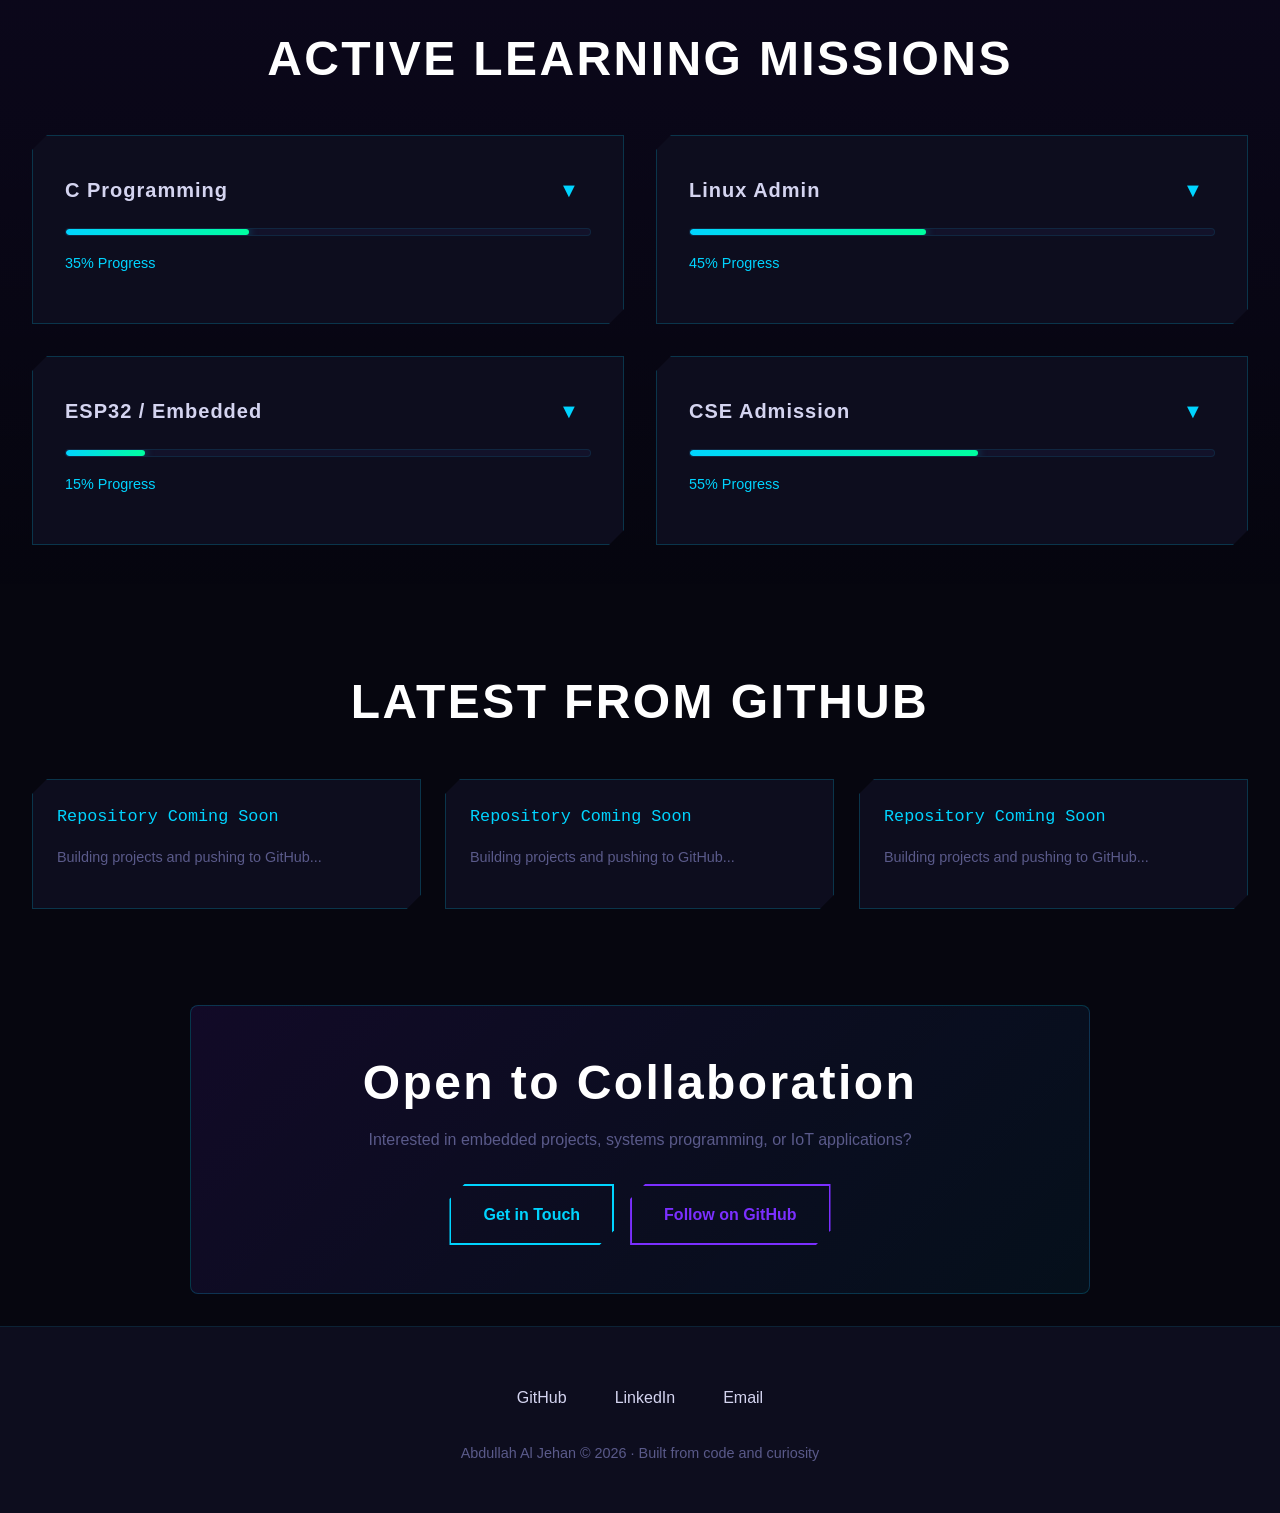
==== commit 52a95d11: "fix: final consistency pass (404 nav, about stats, canonical URLs)" ====
--- a/index.html
+++ b/index.html
@@ -16,7 +16,7 @@
   <meta name="twitter:title" content="Abdullah Al Jehan — Engineering Aspirant">
   <meta name="twitter:description" content="Systems engineer learning C, Linux, and embedded systems. Founding Advisor at Kynatium Labs.">
 
-  <link rel="canonical" href="https://abdullahaljehan-me.github.io/abdullahaljehan-me/">
+  <link rel="canonical" href="https://abdullahaljehan-me.github.io/abdullahaljehan-me/index.html">
 
   <script type="application/ld+json">
   {
